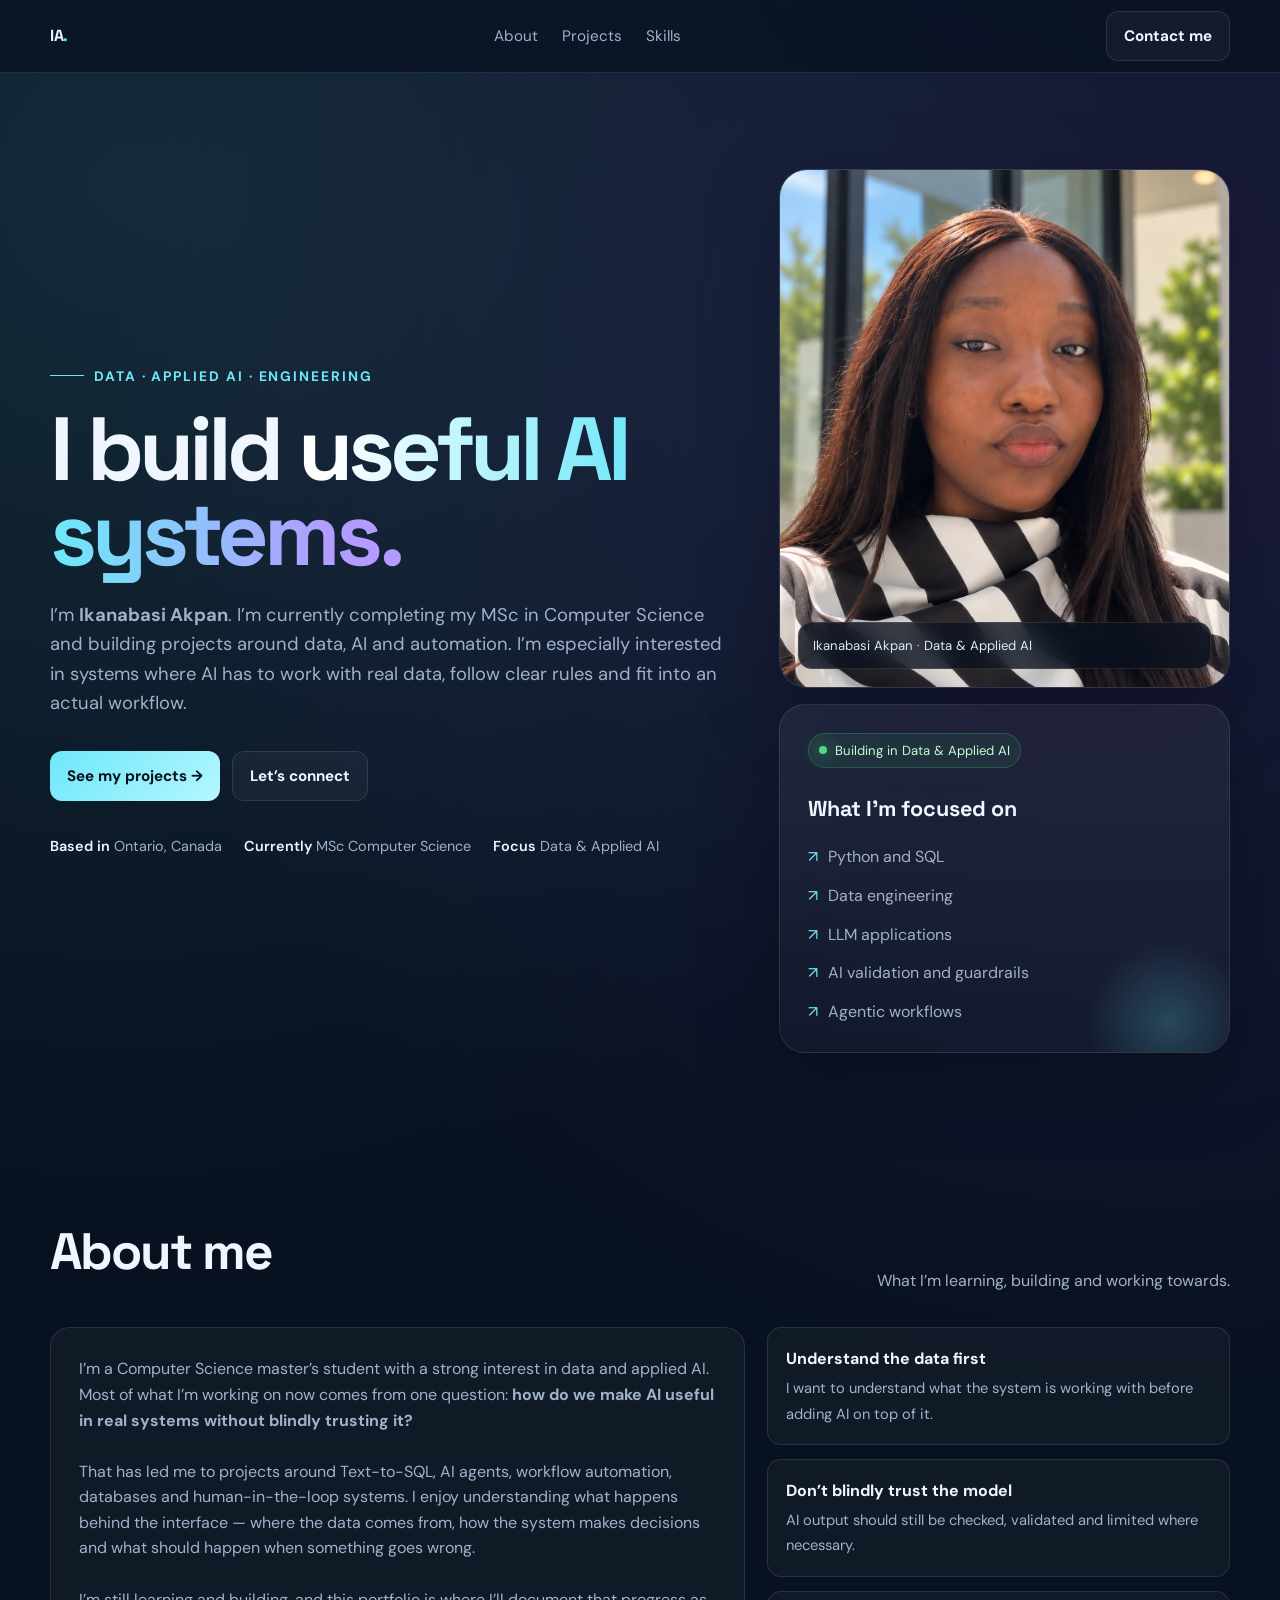
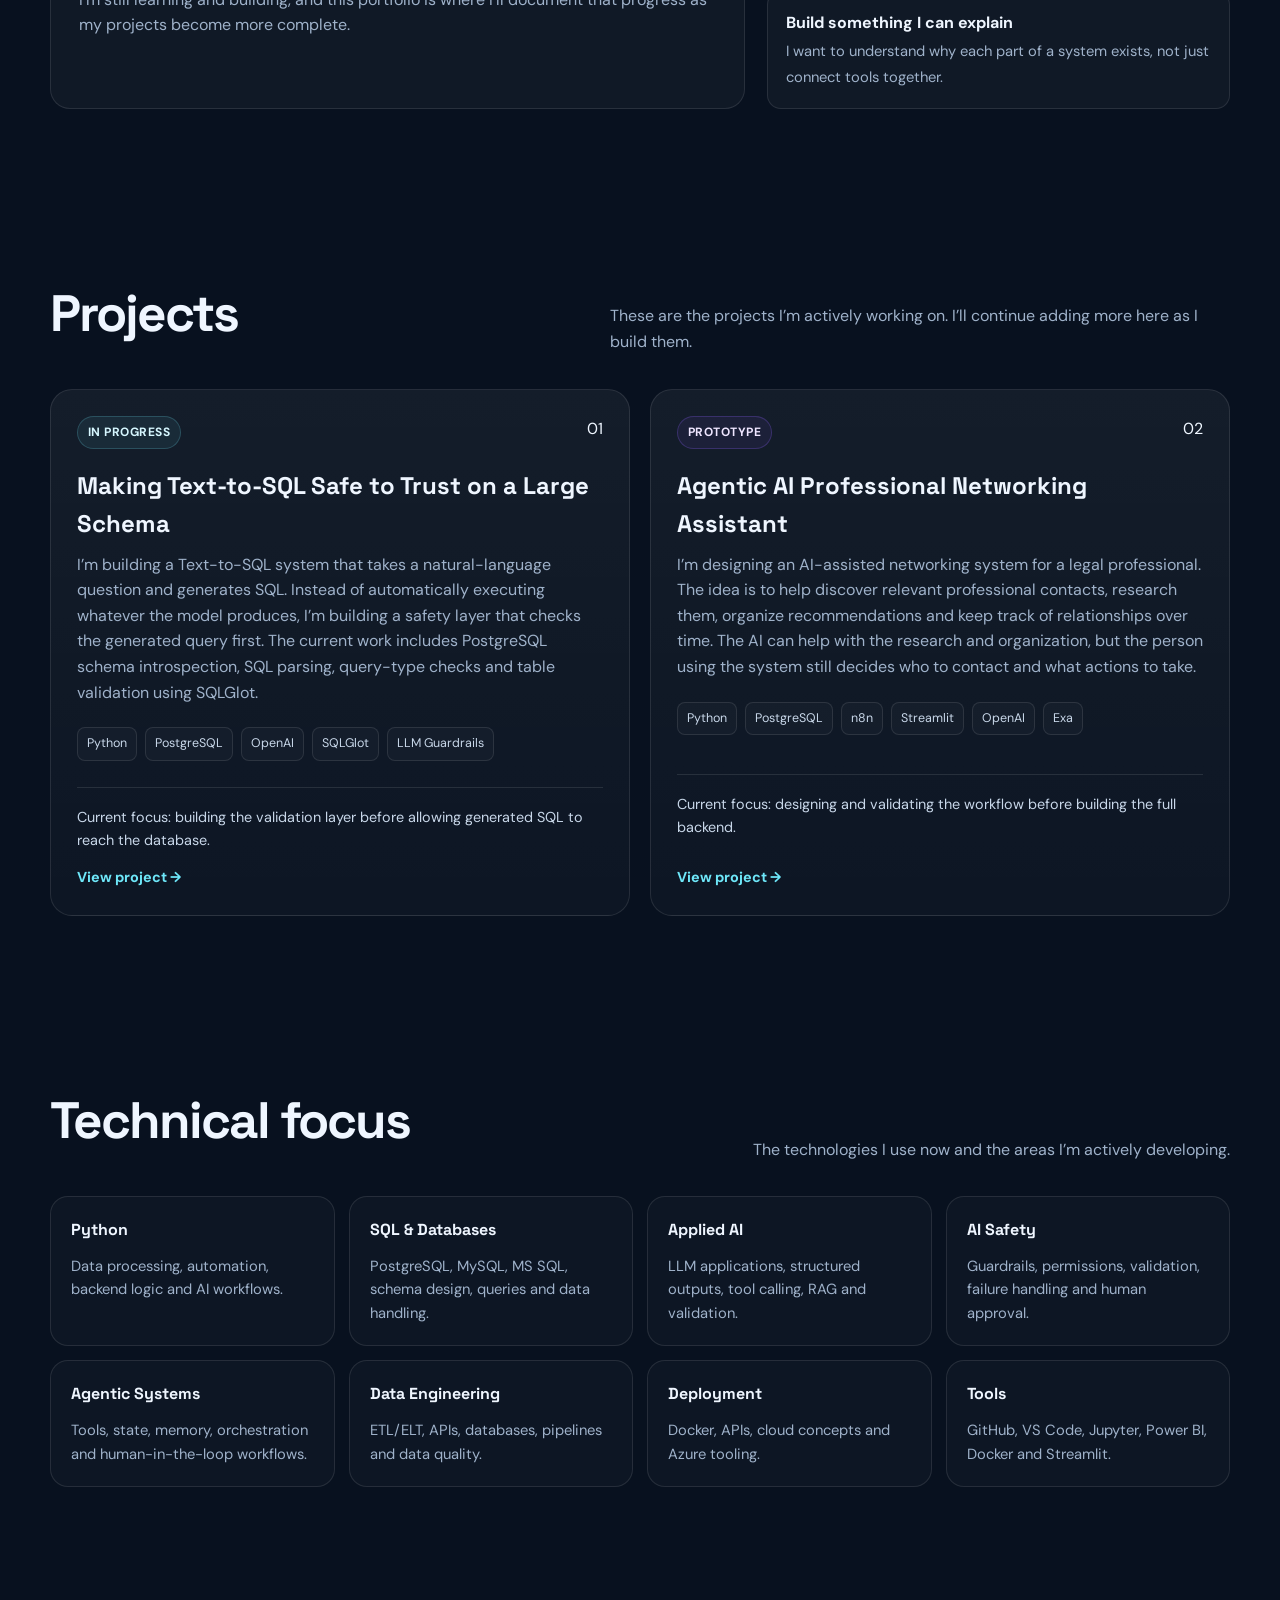
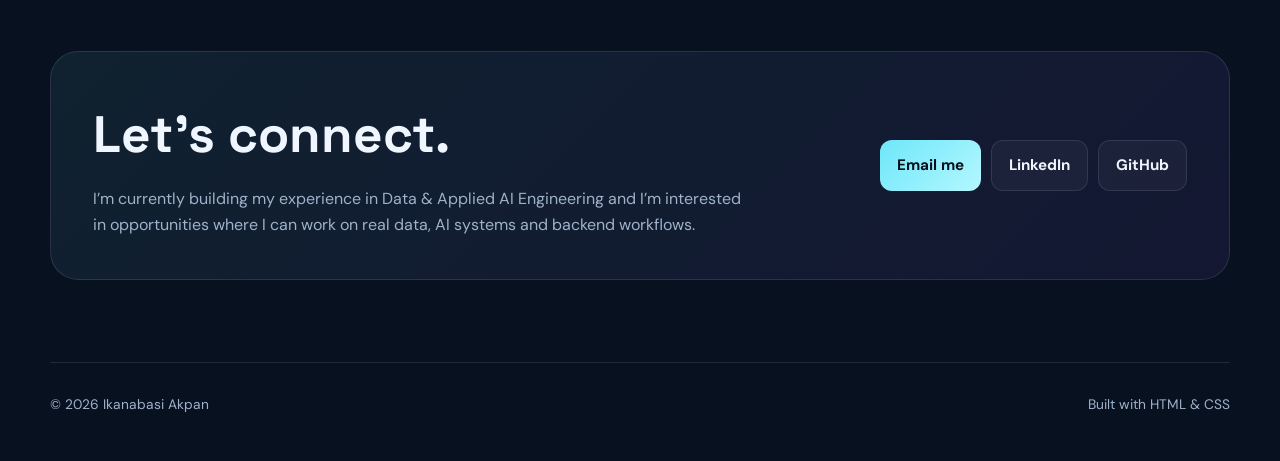
==== index.html @ 06b14aaf "commit4" ====
<!DOCTYPE html>
<html lang="en">

<head>

  <meta charset="UTF-8">

  <meta
    name="viewport"
    content="width=device-width, initial-scale=1.0"
  >

  <meta
    name="description"
    content="Ikanabasi Akpan — Data & Applied AI Engineer portfolio."
  >

  <title>
    Ikanabasi Akpan | Data & Applied AI Engineer
  </title>


  <!-- Google Fonts -->

  <link
    rel="preconnect"
    href="https://fonts.googleapis.com"
  >

  <link
    rel="preconnect"
    href="https://fonts.gstatic.com"
    crossorigin
  >

  <link
    href="https://fonts.googleapis.com/css2?family=DM+Sans:wght@400;500;600;700&family=Space+Grotesk:wght@500;600;700&display=swap"
    rel="stylesheet"
  >


  <!-- Main CSS -->

  <link
    rel="stylesheet"
    href="style.css"
  >

</head>


<body>


  <!-- ==================================
       NAVIGATION
  =================================== -->

  <nav>

    <div class="wrap nav-inner">


      <a
        class="brand"
        href="#top"
      >
        IA<span>.</span>
      </a>


      <div class="nav-links">

        <a href="#about">
          About
        </a>

        <a href="#projects">
          Projects
        </a>

        <a href="#skills">
          Skills
        </a>

      </div>


      <a
        class="button secondary"
        href="#contact"
      >
        Contact me
      </a>


    </div>

  </nav>



  <main
    id="top"
    class="wrap"
  >


    <!-- ==================================
         HERO SECTION
    =================================== -->

    <header class="hero">


      <div>


        <div class="eyebrow">

          Data · Applied AI · Engineering

        </div>


        <h1>

          I build

          <span class="gradient">

            useful AI systems.

          </span>

        </h1>


        <p>

          I’m <strong>Ikanabasi Akpan</strong>.

          I’m currently completing my MSc in Computer Science
          and building projects around data, AI and automation.

          I’m especially interested in systems where AI has to
          work with real data, follow clear rules and fit into
          an actual workflow.

        </p>



        <div class="hero-actions">


          <a
            class="button primary"
            href="#projects"
          >
            See my projects →
          </a>


          <a
            class="button secondary"
            href="#contact"
          >
            Let’s connect
          </a>


        </div>



        <div class="meta">


          <span>

            <strong>
              Based in
            </strong>

            Ontario, Canada

          </span>


          <span>

            <strong>
              Currently
            </strong>

            MSc Computer Science

          </span>


          <span>

            <strong>
              Focus
            </strong>

            Data & Applied AI

          </span>


        </div>


      </div>



      <!-- ==================================
           PROFILE IMAGE
      =================================== -->

      <div class="hero-side">


        <div class="photo-card">


          <!--
              Replace this image later.

              Example:

              src="assets/profile.jpg"
          -->

          <img
            src="asset/IK.PNG"
            alt="Ikanabasi Akpan"
          >


          <div class="photo-note">

            Ikanabasi Akpan · Data & Applied AI

          </div>


        </div>



        <aside class="profile-card">


          <div class="status">

            <span class="dot"></span>

            Building in Data & Applied AI

          </div>


          <h3>

            What I’m focused on

          </h3>


          <ul>

            <li>
              Python and SQL
            </li>

            <li>
              Data engineering
            </li>

            <li>
              LLM applications
            </li>

            <li>
              AI validation and guardrails
            </li>

            <li>
              Agentic workflows
            </li>

          </ul>


        </aside>


      </div>


    </header>



    <!-- ==================================
         ABOUT ME
    =================================== -->

    <section id="about">


      <div class="section-head">


        <h2>

          About me

        </h2>


        <p>

          What I’m learning, building and working towards.

        </p>


      </div>



      <div class="about-grid">


        <div class="card">


          <p>

            I’m a Computer Science master’s student with a
            strong interest in data and applied AI.

            Most of what I’m working on now comes from one
            question:

            <strong>
              how do we make AI useful in real systems
              without blindly trusting it?
            </strong>

            <br><br>

            That has led me to projects around Text-to-SQL,
            AI agents, workflow automation, databases and
            human-in-the-loop systems.

            I enjoy understanding what happens behind the
            interface — where the data comes from, how the
            system makes decisions and what should happen
            when something goes wrong.

            <br><br>

            I’m still learning and building, and this portfolio
            is where I’ll document that progress as my projects
            become more complete.

          </p>


        </div>



        <div class="principles">


          <div class="principle">


            <strong>

              Understand the data first

            </strong>


            <span>

              I want to understand what the system is working
              with before adding AI on top of it.

            </span>


          </div>



          <div class="principle">


            <strong>

              Don’t blindly trust the model

            </strong>


            <span>

              AI output should still be checked,
              validated and limited where necessary.

            </span>


          </div>



          <div class="principle">


            <strong>

              Build something I can explain

            </strong>


            <span>

              I want to understand why each part of a system
              exists, not just connect tools together.

            </span>


          </div>


        </div>


      </div>


    </section>



    <!-- ==================================
         PROJECTS
    =================================== -->

    <section id="projects">


      <div class="section-head">


        <h2>

          Projects

        </h2>


        <p>

          These are the projects I’m actively working on.

          I’ll continue adding more here as I build them.

        </p>


      </div>



      <div class="project-grid">



        <!-- ==================================
             PROJECT 1
        =================================== -->

        <a
          class="project"
          href="projects/text-to-sql-safety.html"
        >


          <div>


            <div class="project-top">


              <span class="badge build">

                In progress

              </span>


              <span>

                01

              </span>


            </div>



            <h3>

              Making Text-to-SQL Safe to Trust on a Large Schema

            </h3>



            <p>

              I’m building a Text-to-SQL system that takes a
              natural-language question and generates SQL.

              Instead of automatically executing whatever the
              model produces, I’m building a safety layer that
              checks the generated query first.

              The current work includes PostgreSQL schema
              introspection, SQL parsing, query-type checks
              and table validation using SQLGlot.

            </p>



            <div class="stack">


              <span class="chip">
                Python
              </span>

              <span class="chip">
                PostgreSQL
              </span>

              <span class="chip">
                OpenAI
              </span>

              <span class="chip">
                SQLGlot
              </span>

              <span class="chip">
                LLM Guardrails
              </span>


            </div>


          </div>



          <div class="project-foot">

            Current focus:
            building the validation layer before allowing
            generated SQL to reach the database.

          </div>



          <div class="project-open">

            View project →

          </div>


        </a>




        <!-- ==================================
             PROJECT 2
        =================================== -->

        <a
          class="project"
          href="projects/networking-agent.html"
        >


          <div>


            <div class="project-top">


              <span class="badge prototype">

                Prototype

              </span>


              <span>

                02

              </span>


            </div>



            <h3>

              Agentic AI Professional Networking Assistant

            </h3>



            <p>

              I’m designing an AI-assisted networking system
              for a legal professional.

              The idea is to help discover relevant professional
              contacts, research them, organize recommendations
              and keep track of relationships over time.

              The AI can help with the research and organization,
              but the person using the system still decides
              who to contact and what actions to take.

            </p>



            <div class="stack">


              <span class="chip">
                Python
              </span>

              <span class="chip">
                PostgreSQL
              </span>

              <span class="chip">
                n8n
              </span>

              <span class="chip">
                Streamlit
              </span>

              <span class="chip">
                OpenAI
              </span>

              <span class="chip">
                Exa
              </span>


            </div>


          </div>



          <div class="project-foot">

            Current focus:
            designing and validating the workflow before
            building the full backend.

          </div>



          <div class="project-open">

            View project →

          </div>


        </a>



      </div>


    </section>



    <!-- ==================================
         SKILLS
    =================================== -->

    <section id="skills">


      <div class="section-head">


        <h2>

          Technical focus

        </h2>


        <p>

          The technologies I use now and the areas
          I’m actively developing.

        </p>


      </div>



      <div class="skills-grid">



        <div class="skill-box">

          <h4>

            Python

          </h4>

          <p>

            Data processing, automation,
            backend logic and AI workflows.

          </p>

        </div>



        <div class="skill-box">

          <h4>

            SQL & Databases

          </h4>

          <p>

            PostgreSQL, MySQL, MS SQL,
            schema design, queries and data handling.

          </p>

        </div>



        <div class="skill-box">

          <h4>

            Applied AI

          </h4>

          <p>

            LLM applications, structured outputs,
            tool calling, RAG and validation.

          </p>

        </div>



        <div class="skill-box">

          <h4>

            AI Safety

          </h4>

          <p>

            Guardrails, permissions,
            validation, failure handling
            and human approval.

          </p>

        </div>



        <div class="skill-box">

          <h4>

            Agentic Systems

          </h4>

          <p>

            Tools, state, memory,
            orchestration and human-in-the-loop workflows.

          </p>

        </div>



        <div class="skill-box">

          <h4>

            Data Engineering

          </h4>

          <p>

            ETL/ELT, APIs, databases,
            pipelines and data quality.

          </p>

        </div>



        <div class="skill-box">

          <h4>

            Deployment

          </h4>

          <p>

            Docker, APIs, cloud concepts
            and Azure tooling.

          </p>

        </div>



        <div class="skill-box">

          <h4>

            Tools

          </h4>

          <p>

            GitHub, VS Code, Jupyter,
            Power BI, Docker and Streamlit.

          </p>

        </div>



      </div>


    </section>



    <!-- ==================================
         CONTACT
    =================================== -->

    <section id="contact">


      <div class="contact-card">


        <div>


          <h2>

            Let’s connect.

          </h2>


          <p>

            I’m currently building my experience in
            Data & Applied AI Engineering and I’m interested
            in opportunities where I can work on real data,
            AI systems and backend workflows.

          </p>


        </div>



        <div class="contact-actions">


          <!-- Replace with your actual email -->

          <a
            class="button primary"
            href="mailto:ikanabasi123@gmail.com"
          >
            Email me
          </a>



          <!-- Replace with your LinkedIn URL -->

          <a
            class="button secondary"
            href="https://www.linkedin.com/in/ikanabasiakpan/"
            target="_blank"
            rel="noopener noreferrer"
          >
            LinkedIn
          </a>



          <!-- Replace with your GitHub URL -->

          <a
            class="button secondary"
            href="https://github.com/ikanabasi"
            target="_blank"
            rel="noopener noreferrer"
          >
            GitHub
          </a>


        </div>


      </div>


    </section>


  </main>



  <!-- ==================================
       FOOTER
  =================================== -->

  <footer class="wrap">


    <span>

      ©
      <span id="year"></span>
      Ikanabasi Akpan

    </span>


    <span>

      Built with HTML & CSS

    </span>


  </footer>



  <script>

    document.getElementById("year").textContent =
      new Date().getFullYear();

  </script>


</body>

</html>
---- style.css ----
/* =========================
   COLORS / VARIABLES
========================= */

:root {
  --bg: #08111f;
  --panel: #0e1a2b;
  --panel-2: #111f33;

  --text: #eff6ff;
  --muted: #9fb2ca;

  --line: rgba(255, 255, 255, 0.1);

  --accent: #6ee7f9;
  --accent-2: #8b5cf6;

  --good: #4ade80;

  --shadow: 0 24px 80px rgba(0, 0, 0, 0.25);

  --max: 1180px;
}


/* =========================
   GLOBAL STYLES
========================= */

* {
  box-sizing: border-box;
}


html {
  scroll-behavior: smooth;
}


body {
  margin: 0;

  font-family: "DM Sans", system-ui, sans-serif;

  color: var(--text);

  background:
    radial-gradient(
      circle at 10% 5%,
      rgba(110, 231, 249, 0.12),
      transparent 28%
    ),

    radial-gradient(
      circle at 90% 10%,
      rgba(139, 92, 246, 0.14),
      transparent 30%
    ),

    var(--bg);

  line-height: 1.6;
}


a {
  color: inherit;
  text-decoration: none;
}


.wrap {
  width: min(var(--max), calc(100% - 40px));
  margin: 0 auto;
}


/* =========================
   NAVIGATION
========================= */

nav {
  position: sticky;

  top: 0;

  z-index: 10;

  backdrop-filter: blur(18px);

  background: rgba(8, 17, 31, 0.72);

  border-bottom: 1px solid var(--line);
}


.nav-inner {
  height: 72px;

  display: flex;

  align-items: center;

  justify-content: space-between;

  gap: 24px;
}


.brand {
  font-family: "Space Grotesk";

  font-weight: 700;

  letter-spacing: -0.02em;
}


.brand span {
  color: var(--accent);
}


.nav-links {
  display: flex;

  gap: 24px;

  color: var(--muted);

  font-size: 0.95rem;
}


.nav-links a:hover {
  color: var(--text);
}


/* =========================
   BUTTONS
========================= */

.button {
  display: inline-flex;

  align-items: center;

  justify-content: center;

  gap: 10px;

  padding: 12px 17px;

  border-radius: 12px;

  font-weight: 700;

  font-size: 0.95rem;

  border: 1px solid var(--line);

  transition: 0.2s ease;
}


.button.primary {
  color: #07111e;

  background:
    linear-gradient(
      135deg,
      var(--accent),
      #b4f7ff
    );

  border: none;
}


.button.secondary {
  background: rgba(255, 255, 255, 0.04);
}


.button:hover {
  transform: translateY(-2px);
}


/* =========================
   HERO
========================= */

.hero {
  padding: 96px 0 76px;

  display: grid;

  grid-template-columns: 1.2fr 0.8fr;

  gap: 52px;

  align-items: center;
}


.hero-side {
  display: grid;

  gap: 16px;
}


/* =========================
   PROFILE PHOTO
========================= */

.photo-card {
  position: relative;

  border-radius: 28px;

  overflow: hidden;

  border: 1px solid var(--line);

  background: rgba(255, 255, 255, 0.035);

  box-shadow: var(--shadow);

  aspect-ratio: 4 / 4.6;
}


.photo-card img {
  width: 100%;

  height: 100%;

  display: block;

  object-fit: cover;

  object-position: center;
}


.photo-note {
  position: absolute;

  left: 18px;

  bottom: 18px;

  right: 18px;

  padding: 12px 14px;

  border-radius: 14px;

  background: rgba(8, 17, 31, 0.78);

  backdrop-filter: blur(12px);

  border: 1px solid var(--line);

  color: #dbeafe;

  font-size: 0.82rem;
}


/* =========================
   HERO TEXT
========================= */

.eyebrow {
  display: flex;

  align-items: center;

  gap: 10px;

  color: var(--accent);

  font-weight: 700;

  font-size: 0.86rem;

  text-transform: uppercase;

  letter-spacing: 0.14em;
}


.eyebrow::before {
  content: "";

  width: 34px;

  height: 1px;

  background: var(--accent);
}


h1 {
  font-family: "Space Grotesk";

  font-size: clamp(3rem, 7vw, 6.6rem);

  line-height: 0.95;

  margin: 20px 0 24px;

  letter-spacing: -0.055em;
}


.gradient {
  background:
    linear-gradient(
      90deg,
      #ffffff 5%,
      var(--accent) 50%,
      #b39bff 90%
    );

  -webkit-background-clip: text;

  background-clip: text;

  color: transparent;
}


.hero p {
  max-width: 720px;

  color: var(--muted);

  font-size: 1.15rem;
}


.hero-actions {
  margin-top: 32px;

  display: flex;

  gap: 12px;

  flex-wrap: wrap;
}


.meta {
  margin-top: 34px;

  display: flex;

  gap: 22px;

  flex-wrap: wrap;

  color: var(--muted);

  font-size: 0.9rem;
}


.meta strong {
  color: var(--text);

  font-weight: 600;
}


/* =========================
   PROFILE CARD
========================= */

.profile-card {
  position: relative;

  padding: 28px;

  border-radius: 26px;

  border: 1px solid var(--line);

  background:
    linear-gradient(
      180deg,
      rgba(255, 255, 255, 0.06),
      rgba(255, 255, 255, 0.025)
    );

  box-shadow: var(--shadow);

  overflow: hidden;
}


.profile-card::after {
  content: "";

  position: absolute;

  right: -30px;

  bottom: -60px;

  width: 180px;

  height: 180px;

  background:
    radial-gradient(
      circle,
      rgba(110, 231, 249, 0.22),
      transparent 65%
    );
}


.status {
  display: inline-flex;

  align-items: center;

  gap: 8px;

  font-size: 0.82rem;

  color: #c7f9d6;

  border: 1px solid rgba(74, 222, 128, 0.22);

  background: rgba(74, 222, 128, 0.08);

  padding: 6px 10px;

  border-radius: 999px;
}


.dot {
  width: 8px;

  height: 8px;

  border-radius: 50%;

  background: var(--good);

  box-shadow: 0 0 18px var(--good);
}


.profile-card h3 {
  margin: 24px 0 8px;

  font-family: "Space Grotesk";

  font-size: 1.35rem;
}


.profile-card ul {
  list-style: none;

  padding: 0;

  margin: 18px 0 0;

  display: grid;

  gap: 13px;

  color: var(--muted);
}


.profile-card li {
  display: flex;

  gap: 10px;
}


.profile-card li::before {
  content: "↗";

  color: var(--accent);
}


/* =========================
   SECTIONS
========================= */

section {
  padding: 82px 0;
}


.section-head {
  display: flex;

  align-items: end;

  justify-content: space-between;

  gap: 30px;

  margin-bottom: 34px;
}


.section-head h2 {
  font-family: "Space Grotesk";

  font-size: clamp(2rem, 4vw, 3.3rem);

  letter-spacing: -0.04em;

  margin: 0;
}


.section-head p {
  max-width: 620px;

  color: var(--muted);

  margin: 0;
}


/* =========================
   ABOUT
========================= */

.about-grid {
  display: grid;

  grid-template-columns: 1.2fr 0.8fr;

  gap: 22px;
}


.card {
  border: 1px solid var(--line);

  background: rgba(255, 255, 255, 0.035);

  border-radius: 20px;

  padding: 28px;
}


.card p {
  color: var(--muted);

  margin: 0;
}


.principles {
  display: grid;

  gap: 14px;
}


.principle {
  padding: 18px;

  border-radius: 14px;

  background: rgba(255, 255, 255, 0.035);

  border: 1px solid var(--line);
}


.principle strong {
  display: block;

  margin-bottom: 3px;
}


.principle span {
  color: var(--muted);

  font-size: 0.92rem;
}


/* =========================
   PROJECTS
========================= */

.project-grid {
  display: grid;

  grid-template-columns: repeat(2, 1fr);

  gap: 20px;
}


.project {
  min-height: 325px;

  display: flex;

  flex-direction: column;

  justify-content: space-between;

  border: 1px solid var(--line);

  background:
    linear-gradient(
      180deg,
      rgba(255, 255, 255, 0.05),
      rgba(255, 255, 255, 0.025)
    );

  border-radius: 22px;

  padding: 26px;

  transition: 0.25s ease;
}


.project:hover {
  transform: translateY(-4px);

  border-color: rgba(110, 231, 249, 0.28);
}


.project-top {
  display: flex;

  justify-content: space-between;

  gap: 16px;

  align-items: flex-start;
}


.badge {
  display: inline-flex;

  padding: 6px 10px;

  border-radius: 999px;

  font-size: 0.75rem;

  font-weight: 700;

  letter-spacing: 0.04em;

  text-transform: uppercase;

  border: 1px solid var(--line);

  color: var(--muted);
}


.badge.live {
  color: #c8ffd7;

  border-color: rgba(74, 222, 128, 0.2);

  background: rgba(74, 222, 128, 0.07);
}


.badge.build {
  color: #d6f7ff;

  border-color: rgba(110, 231, 249, 0.2);

  background: rgba(110, 231, 249, 0.07);
}


.badge.prototype {
  color: #eee5ff;

  border-color: rgba(139, 92, 246, 0.26);

  background: rgba(139, 92, 246, 0.08);
}


.project h3 {
  font-family: "Space Grotesk";

  font-size: 1.5rem;

  margin: 18px 0 8px;
}


.project p {
  color: var(--muted);

  margin: 0;
}


.stack {
  display: flex;

  gap: 8px;

  flex-wrap: wrap;

  margin-top: 22px;
}


.chip {
  font-size: 0.78rem;

  color: #c8d7e9;

  border: 1px solid var(--line);

  background: rgba(255, 255, 255, 0.025);

  padding: 6px 9px;

  border-radius: 8px;
}


.project-foot {
  margin-top: 26px;

  padding-top: 18px;

  border-top: 1px solid var(--line);

  color: #c8d7e9;

  font-size: 0.9rem;
}


.project-open {
  margin-top: 14px;

  color: var(--accent);

  font-weight: 700;

  font-size: 0.9rem;
}


/* =========================
   EXPERIENCE
========================= */

.experience {
  display: grid;

  gap: 18px;
}


.role {
  display: grid;

  grid-template-columns: 210px 1fr;

  gap: 28px;

  padding: 24px 0;

  border-top: 1px solid var(--line);
}


.role:last-child {
  border-bottom: 1px solid var(--line);
}


.role .time {
  color: var(--muted);

  font-size: 0.9rem;
}


.role h3 {
  margin: 0 0 5px;

  font-family: "Space Grotesk";
}


.role .company {
  color: var(--accent);

  margin-bottom: 12px;
}


.role ul {
  margin: 0;

  padding-left: 18px;

  color: var(--muted);
}


/* =========================
   SKILLS
========================= */

.skills-grid {
  display: grid;

  grid-template-columns: repeat(4, 1fr);

  gap: 14px;
}


.skill-box {
  border: 1px solid var(--line);

  border-radius: 18px;

  padding: 20px;

  background: rgba(255, 255, 255, 0.025);
}


.skill-box h4 {
  margin: 0 0 12px;

  font-family: "Space Grotesk";
}


.skill-box p {
  color: var(--muted);

  margin: 0;

  font-size: 0.92rem;
}


/* =========================
   CONTACT
========================= */

.contact-card {
  border: 1px solid var(--line);

  border-radius: 28px;

  padding: 42px;

  background:
    linear-gradient(
      135deg,
      rgba(110, 231, 249, 0.08),
      rgba(139, 92, 246, 0.09)
    );

  display: grid;

  grid-template-columns: 1fr auto;

  gap: 32px;

  align-items: center;
}


.contact-card h2 {
  margin: 0 0 10px;

  font-family: "Space Grotesk";

  font-size: clamp(2rem, 4vw, 3.2rem);
}


.contact-card p {
  color: var(--muted);

  max-width: 650px;

  margin: 0;
}


.contact-actions {
  display: flex;

  gap: 10px;

  flex-wrap: wrap;

  justify-content: flex-end;
}


/* =========================
   FOOTER
========================= */

footer {
  padding: 30px 0 46px;

  color: var(--muted);

  font-size: 0.86rem;

  display: flex;

  justify-content: space-between;

  gap: 20px;

  border-top: 1px solid var(--line);
}


/* =========================
   TABLET
========================= */

@media (max-width: 900px) {

  .hero,
  .about-grid,
  .contact-card {
    grid-template-columns: 1fr;
  }


  .hero-side {
    max-width: 620px;
  }


  .profile-card {
    max-width: 620px;
  }


  .project-grid {
    grid-template-columns: 1fr;
  }


  .skills-grid {
    grid-template-columns: repeat(2, 1fr);
  }


  .role {
    grid-template-columns: 1fr;

    gap: 8px;
  }


  .contact-actions {
    justify-content: flex-start;
  }
}


/* =========================
   MOBILE
========================= */

@media (max-width: 640px) {

  .wrap {
    width: min(
      var(--max),
      calc(100% - 26px)
    );
  }


  .nav-links {
    display: none;
  }


  .hero {
    padding-top: 68px;
  }


  .skills-grid {
    grid-template-columns: 1fr;
  }


  .section-head {
    align-items: flex-start;

    flex-direction: column;
  }


  footer {
    flex-direction: column;
  }
}
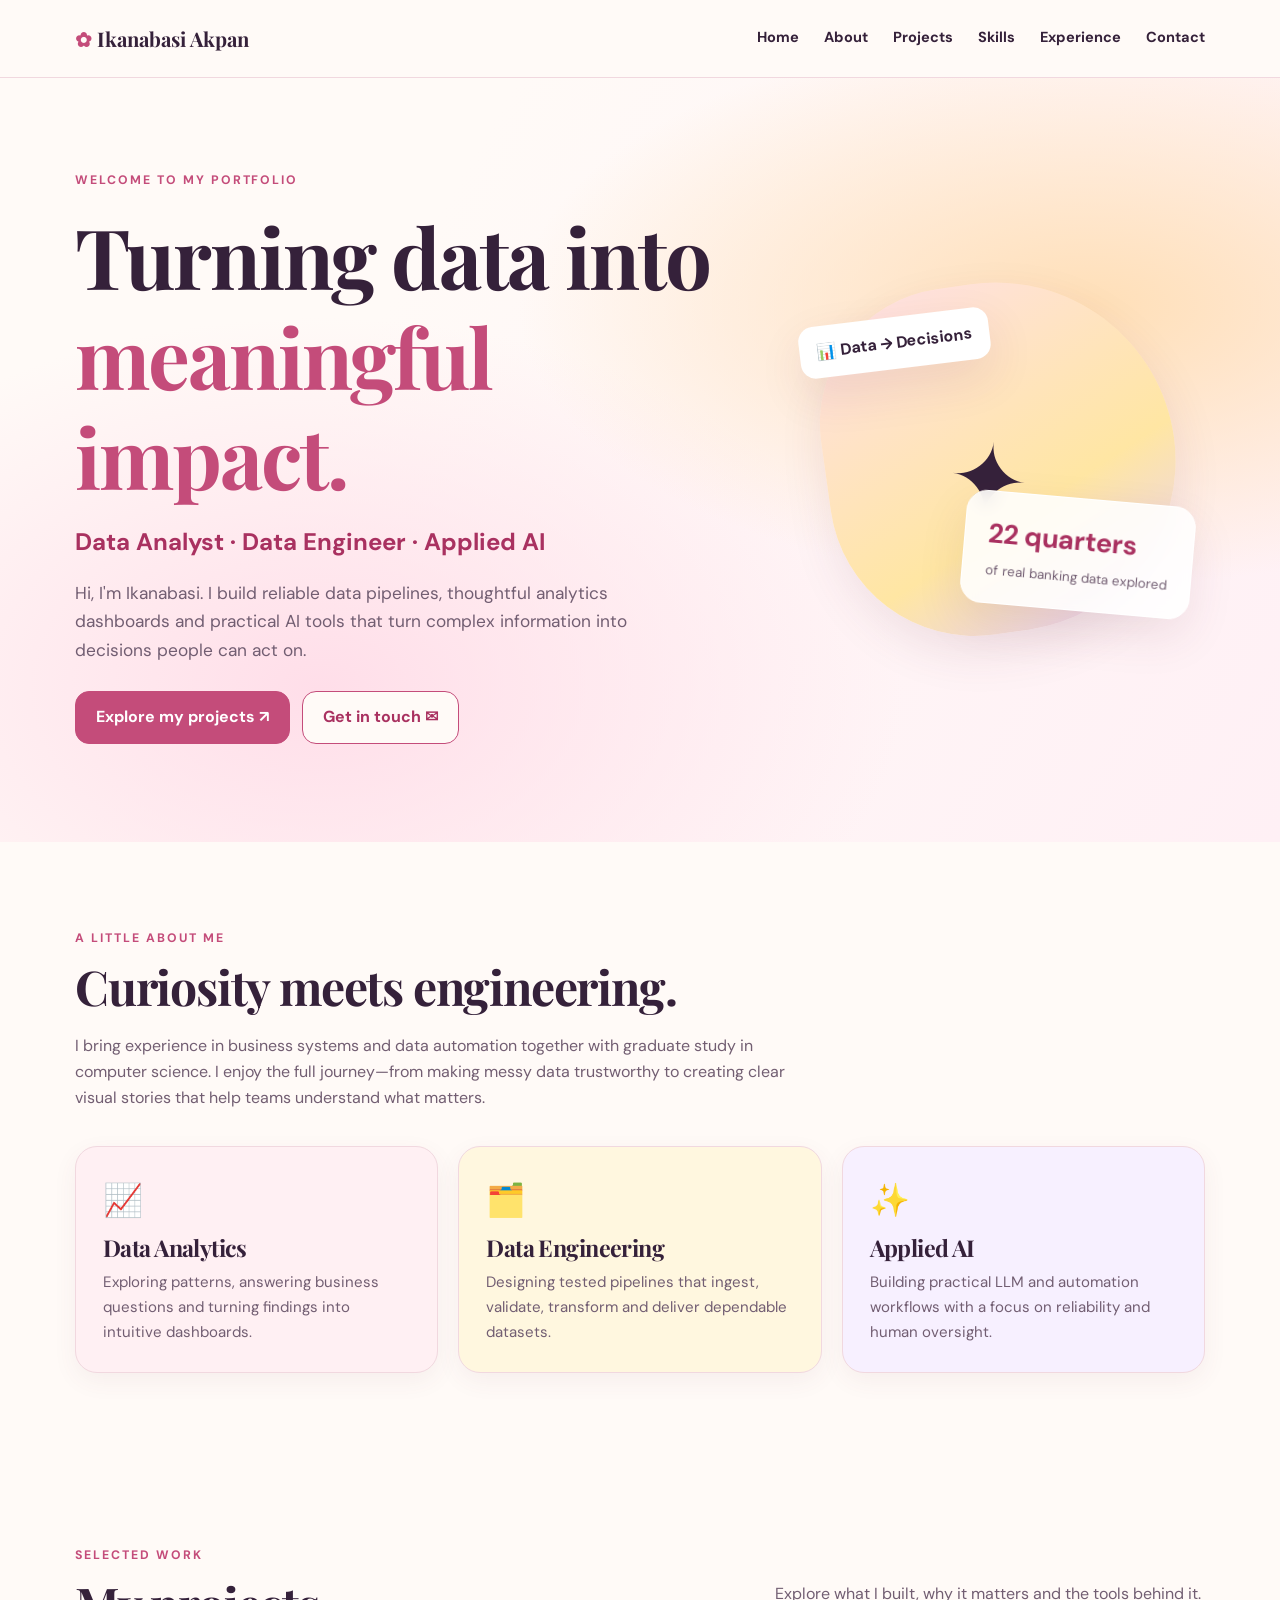
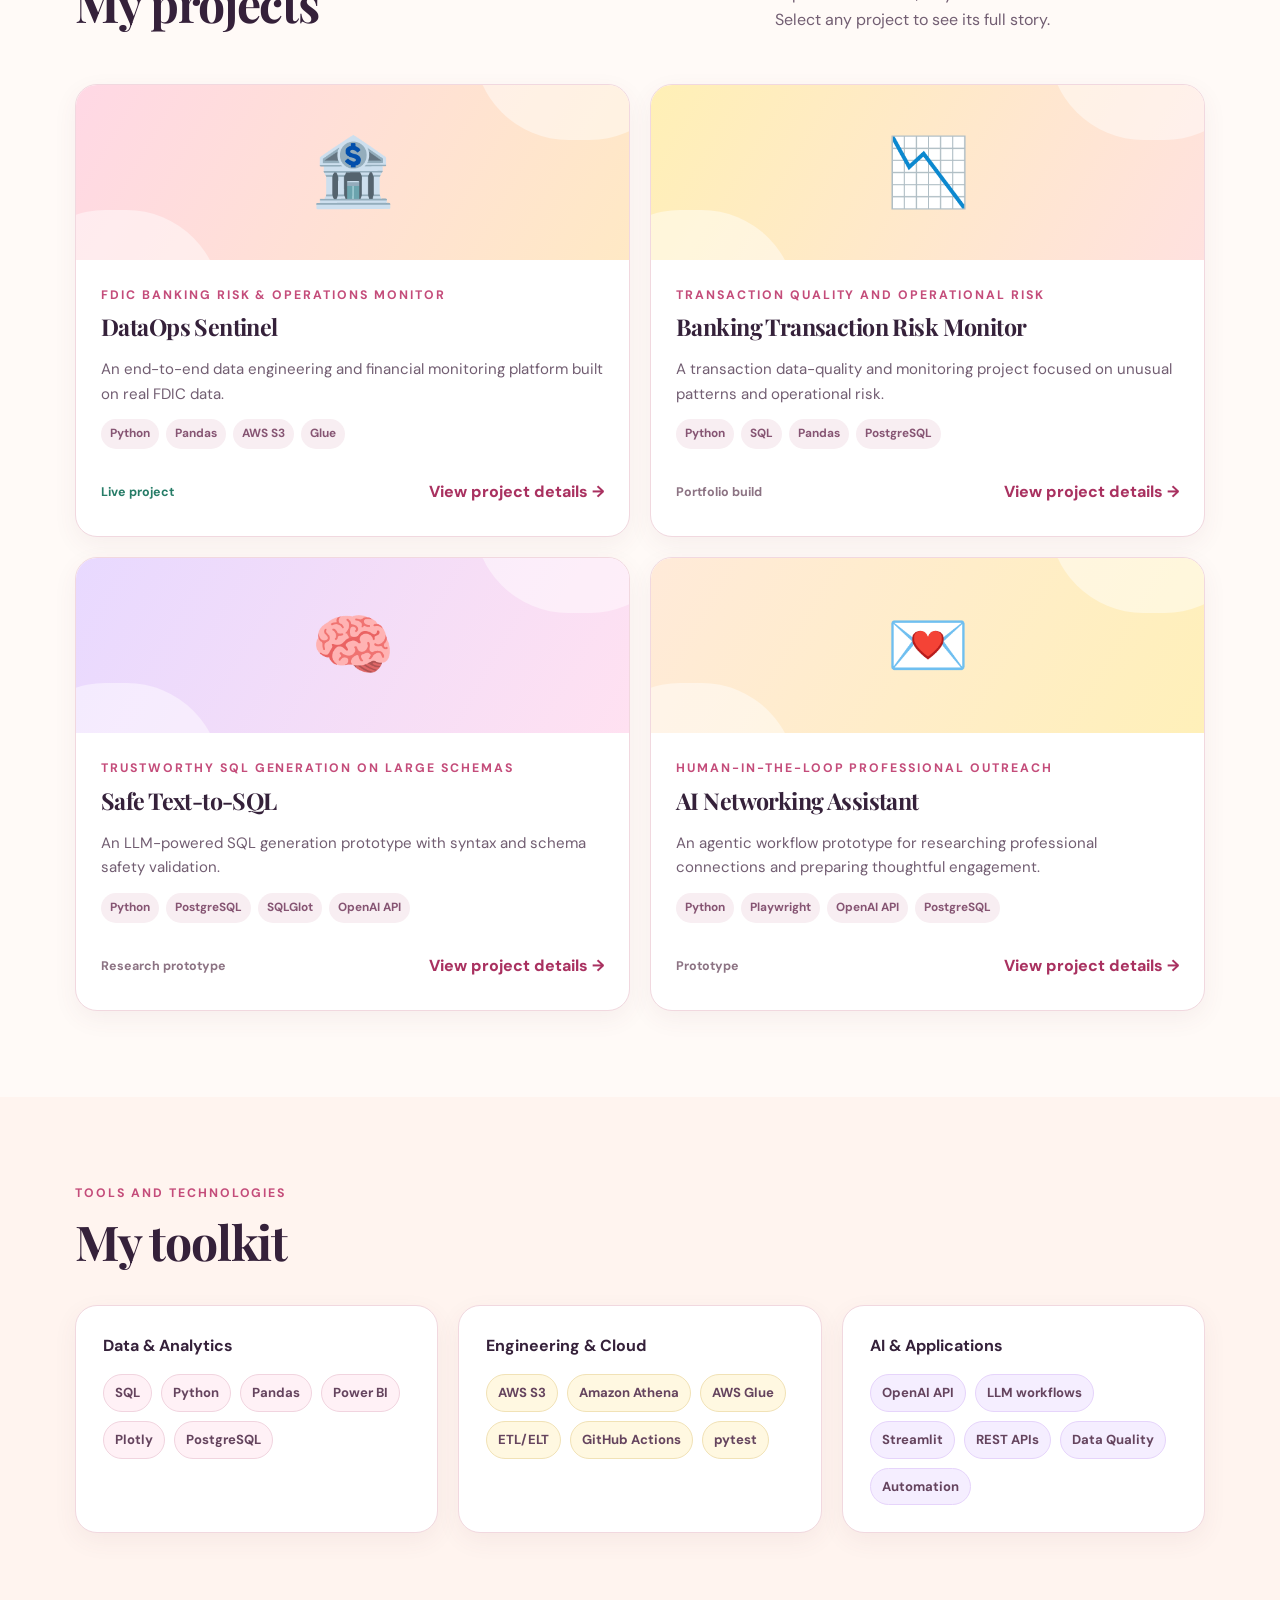
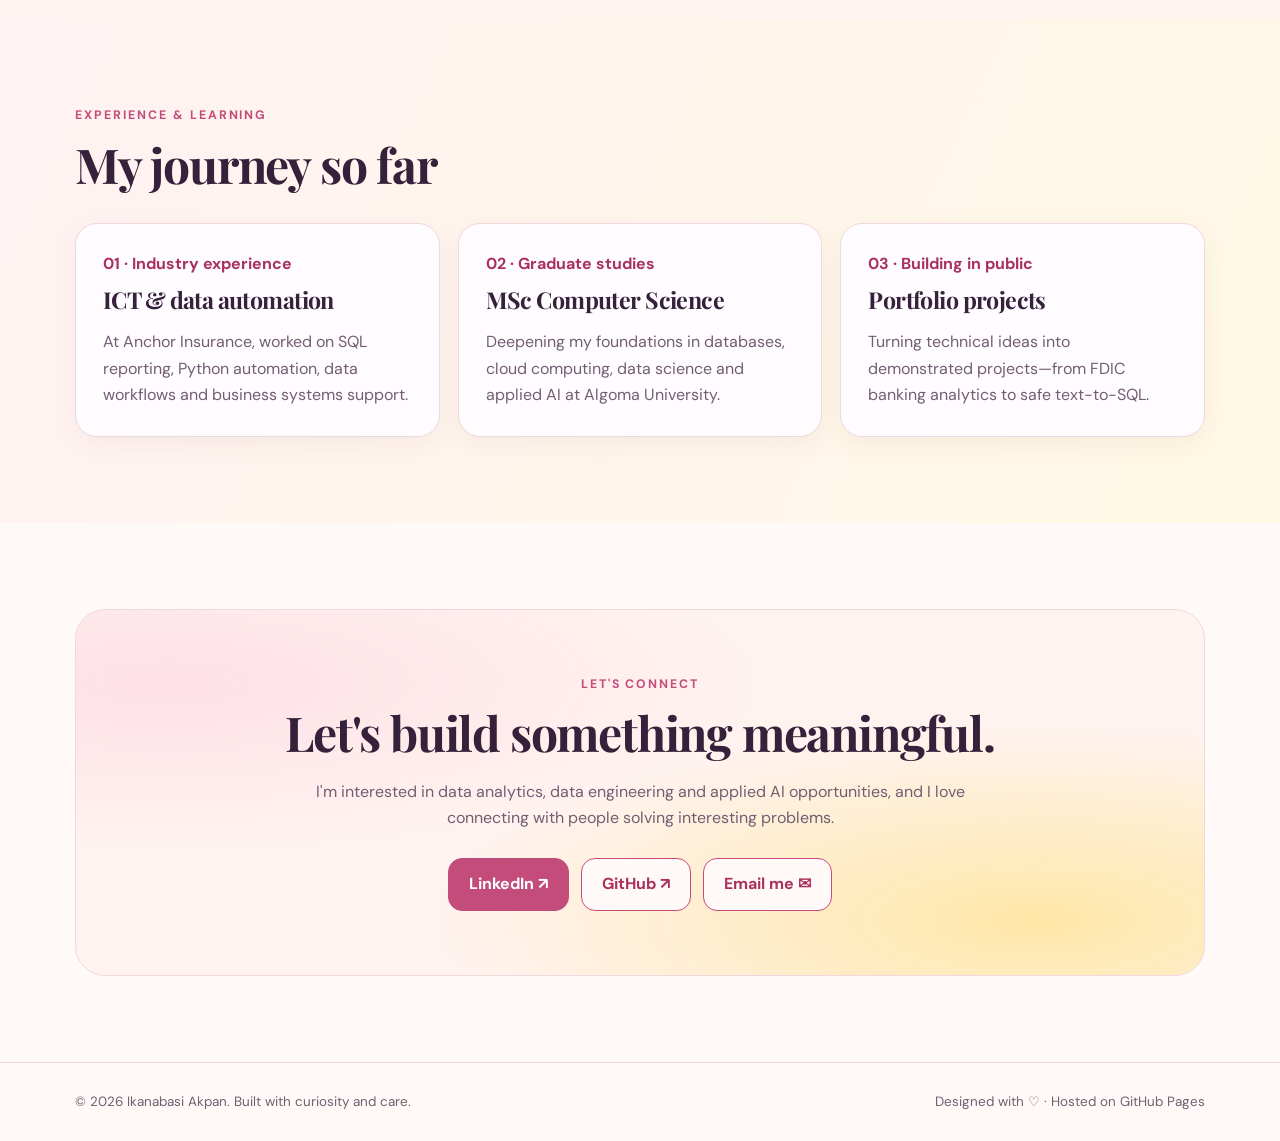
==== commit 3df78d4d: "Add files via upload" ====
--- a/index.html
+++ b/index.html
@@ -1,1042 +1,109 @@
 <!DOCTYPE html>
 <html lang="en">
-
 <head>
-
-  <meta charset="UTF-8">
-
-  <meta
-    name="viewport"
-    content="width=device-width, initial-scale=1.0"
-  >
-
-  <meta
-    name="description"
-    content="Ikanabasi Akpan — Data & Applied AI Engineer portfolio."
-  >
-
-  <title>
-    Ikanabasi Akpan | Data & Applied AI Engineer
-  </title>
-
-
-  <!-- Google Fonts -->
-
-  <link
-    rel="preconnect"
-    href="https://fonts.googleapis.com"
-  >
-
-  <link
-    rel="preconnect"
-    href="https://fonts.gstatic.com"
-    crossorigin
-  >
-
-  <link
-    href="https://fonts.googleapis.com/css2?family=DM+Sans:wght@400;500;600;700&family=Space+Grotesk:wght@500;600;700&display=swap"
-    rel="stylesheet"
-  >
-
-
-  <!-- Main CSS -->
-
-  <link
-    rel="stylesheet"
-    href="style.css"
-  >
-
+  <meta charset="UTF-8" />
+  <meta name="viewport" content="width=device-width, initial-scale=1" />
+  <meta name="theme-color" content="#fffaf7" />
+  <meta name="description" content="Ikanabasi Akpan — Data Analyst, Data Engineer and Applied AI portfolio. Explore projects in data pipelines, financial analytics and responsible AI." />
+  <title>Ikanabasi Akpan | Data & AI Portfolio</title>
+  <link rel="preconnect" href="https://fonts.googleapis.com" />
+  <link rel="preconnect" href="https://fonts.gstatic.com" crossorigin />
+  <link href="https://fonts.googleapis.com/css2?family=DM+Sans:wght@400;500;600;700&family=Playfair+Display:wght@500;600;700&display=swap" rel="stylesheet" />
+  <style>
+    :root{--ink:#35213a;--muted:#725e72;--rose:#c44c7a;--rose-dark:#a93160;--pink:#ffe0e9;--blush:#fff0f4;--butter:#fff1b9;--lilac:#ede0ff;--cream:#fffaf7;--line:#f1d8df;--shadow:0 18px 46px rgba(104,48,71,.10)}
+    *{box-sizing:border-box}html{scroll-behavior:smooth}body{margin:0;background:var(--cream);color:var(--ink);font-family:'DM Sans',sans-serif;line-height:1.65}
+    a{color:inherit;text-decoration:none}button{font:inherit}button:focus-visible,a:focus-visible{outline:3px solid #8255c6;outline-offset:4px}
+    .container{width:min(1130px,calc(100% - 44px));margin-inline:auto}.section{padding:86px 0}.eyebrow{font-size:.77rem;letter-spacing:.16em;font-weight:700;text-transform:uppercase;color:var(--rose)}h1,h2,h3{font-family:'Playfair Display',Georgia,serif;letter-spacing:-.025em;line-height:1.2}h1{font-size:clamp(3rem,6.5vw,5.4rem);margin:16px 0}h2{font-size:clamp(2rem,4vw,3rem);margin:10px 0 17px}h3{font-size:1.45rem;margin:8px 0}.muted{color:var(--muted)}
+    header{position:sticky;top:0;z-index:10;background:rgba(255,250,247,.94);backdrop-filter:blur(14px);border-bottom:1px solid var(--line)}.nav{min-height:77px;display:flex;align-items:center;justify-content:space-between;gap:24px}.brand{font-family:'Playfair Display',Georgia,serif;font-size:1.26rem;font-weight:700;white-space:nowrap}.brand span{color:var(--rose)}.nav-links{display:flex;gap:25px;align-items:center;font-size:.91rem;font-weight:700}.nav-links a:hover{color:var(--rose)}
+    .btn{display:inline-flex;align-items:center;justify-content:center;gap:9px;border-radius:14px;padding:12px 20px;border:1px solid var(--rose);background:var(--rose);color:#fff;font-weight:700;cursor:pointer;transition:transform .2s,background .2s,box-shadow .2s}.btn:hover{transform:translateY(-2px);background:var(--rose-dark);box-shadow:0 10px 24px #c44c7a33}.btn.secondary{background:#fffaf7;color:var(--rose-dark)}.btn.secondary:hover{background:var(--blush)}.btn.small{font-size:.86rem;padding:9px 14px;border-radius:11px}.actions{display:flex;flex-wrap:wrap;gap:12px;margin-top:27px}
+    .hero{position:relative;overflow:hidden;background:radial-gradient(ellipse at 85% 30%,#ffdfb7 0,transparent 37%),radial-gradient(ellipse at 25% 80%,#ffdee9 0,transparent 43%),linear-gradient(120deg,#fffaf7 30%,#fff0f5 100%);padding:92px 0 98px}.hero-inner{display:grid;grid-template-columns:1.25fr .75fr;align-items:center;gap:35px}.hero p{font-size:1.08rem;max-width:580px}.hero-role{color:var(--rose-dark);font-weight:700;font-size:clamp(1.1rem,2.4vw,1.5rem)}
+    .hero-art{min-height:360px;position:relative;display:grid;place-items:center}.hero-art .orb{width:min(100%,350px);aspect-ratio:1;border-radius:43% 57% 54% 46%;background:linear-gradient(155deg,#ffe0e7,#ffe6a3 63%,#e5ceff);box-shadow:var(--shadow);transform:rotate(-8deg)}.hero-art .art-card{position:absolute;inset:auto 12px 26px auto;background:#ffffffde;backdrop-filter:blur(9px);border:1px solid #fff;box-shadow:var(--shadow);border-radius:21px;padding:20px 23px;transform:rotate(5deg)}.hero-art .art-card strong{display:block;font-size:1.7rem;color:var(--rose-dark)}.hero-art .art-card small{color:var(--muted)}.hero-art .tiny{position:absolute;top:40px;left:5px;background:#fff;border-radius:15px;padding:13px 17px;font-weight:700;box-shadow:var(--shadow);transform:rotate(-7deg)}.floating-icon{position:absolute;top:125px;left:calc(50% - 52px);font-size:6rem;transform:rotate(8deg)}
+    .intro{max-width:720px}.value-grid,.projects-grid,.skills-grid{display:grid;grid-template-columns:repeat(3,1fr);gap:20px;margin-top:34px}.tile,.project-card,.skill-group,.timeline-item{border:1px solid var(--line);border-radius:22px;background:#fff;box-shadow:0 8px 24px #763e5710;padding:27px}.tile:nth-child(1){background:#fff0f3}.tile:nth-child(2){background:#fff7df}.tile:nth-child(3){background:#f7f0ff}.tile-icon{font-size:2rem}.tile p,.project-card p{color:var(--muted);margin:8px 0 0;font-size:.94rem}
+    #skills{background:#fff4ef}.skills-grid{grid-template-columns:repeat(3,1fr)}.skill-group strong{font-size:1rem}.chips{display:flex;gap:9px;flex-wrap:wrap;margin-top:15px}.chip{font-size:.82rem;background:#fff1f6;border:1px solid #f1d4df;color:#65445e;padding:7px 11px;border-radius:999px;font-weight:700}.skill-group:nth-child(2) .chip{background:#fff8e1;border-color:#f1e2b6}.skill-group:nth-child(3) .chip{background:#f5eeff;border-color:#e6d4fb}
+    .section-heading{display:flex;align-items:end;justify-content:space-between;gap:22px}.section-heading p{max-width:430px}.projects-grid{grid-template-columns:repeat(2,1fr)}.project-card{padding:0;overflow:hidden;transition:transform .22s,box-shadow .22s;display:flex;flex-direction:column}.project-card:hover{transform:translateY(-5px);box-shadow:var(--shadow)}.project-visual{height:175px;display:grid;place-items:center;position:relative;overflow:hidden}.project-visual::before,.project-visual::after{content:'';position:absolute;width:210px;height:210px;border-radius:45%;opacity:.45}.project-visual::before{left:-65px;bottom:-160px;background:#fff}.project-visual::after{right:-55px;top:-155px;background:#fff}.project-visual span{font-size:4.2rem;z-index:1}.visual-pink{background:linear-gradient(120deg,#ffd8e5,#ffe9c5)}.visual-yellow{background:linear-gradient(120deg,#fff0b6,#ffe1df)}.visual-purple{background:linear-gradient(120deg,#e8d9ff,#ffe1f1)}.visual-peach{background:linear-gradient(120deg,#ffead9,#fff0b9)}.project-content{padding:25px;display:flex;flex:1;flex-direction:column}.project-content .project-tags{margin-top:13px;display:flex;gap:7px;flex-wrap:wrap}.project-content .project-tags span{font-size:.74rem;border-radius:999px;background:#f8eef2;padding:5px 9px;color:#865573;font-weight:700}.project-foot{margin-top:auto;padding-top:24px;display:flex;justify-content:space-between;align-items:center;gap:8px}.project-foot button{border:0;background:transparent;color:var(--rose-dark);font-weight:800;cursor:pointer;padding:6px 0}.project-foot button:hover{text-decoration:underline}.status{font-size:.78rem;font-weight:700;color:#8c7383}.status.live{color:#267c67}
+    #experience{background:linear-gradient(115deg,#fff2f3,#fff9e4)}.timeline{display:grid;grid-template-columns:repeat(3,1fr);gap:18px;margin-top:30px}.timeline-item{background:#fffcff}.timeline-item b{color:var(--rose-dark)}.timeline-item p{color:var(--muted);margin-bottom:0}
+    .contact-box{text-align:center;border-radius:30px;padding:64px 24px;background:radial-gradient(ellipse at 8% 20%,#ffe0e7 0,transparent 40%),radial-gradient(ellipse at 85% 85%,#ffe7a8 0,transparent 44%),#fff3ef;border:1px solid var(--line)}.contact-box p{max-width:650px;margin-inline:auto}footer{padding:28px 0;border-top:1px solid var(--line);font-size:.84rem;color:var(--muted)}.footer-inner{display:flex;justify-content:space-between;gap:15px;flex-wrap:wrap}
+    dialog{width:min(720px,calc(100% - 24px));max-height:min(88vh,860px);border:1px solid var(--line);border-radius:25px;padding:0;box-shadow:0 30px 90px #331b3566;background:var(--cream);color:var(--ink)}dialog::backdrop{background:rgba(44,24,45,.65);backdrop-filter:blur(4px)}.modal-head{padding:29px 30px 20px;background:linear-gradient(110deg,#ffe2ec,#fff1c8);position:relative}.modal-head h2{margin:7px 0}.modal-close{position:absolute;right:18px;top:15px;border:1px solid #d5b4c1;border-radius:50%;background:white;width:38px;height:38px;cursor:pointer;font-size:1.35rem}.modal-body{padding:26px 30px 32px;overflow-y:auto}.modal-body h3{font-family:'DM Sans',sans-serif;font-size:1.04rem;margin-top:22px}.modal-body ul{padding-left:21px;color:#614f61}.modal-body li{margin-bottom:8px}.modal-stats{display:grid;grid-template-columns:repeat(3,1fr);gap:10px;margin:23px 0}.modal-stats div{background:#fff;border:1px solid var(--line);border-radius:14px;padding:14px}.modal-stats strong{display:block;color:var(--rose-dark);font-size:1.25rem}.modal-stats span{font-size:.74rem;color:var(--muted)}.modal-actions{display:flex;gap:10px;flex-wrap:wrap;margin-top:26px}.notice{font-size:.85rem;background:#fff4dc;padding:14px;border-radius:12px;color:#6d563d}
+    @media(max-width:850px){.hero-inner{grid-template-columns:1fr}.hero-art{display:none}.value-grid,.skills-grid,.timeline{grid-template-columns:1fr 1fr}.nav-links{gap:13px;font-size:.83rem}.section{padding:64px 0}}
+    @media(max-width:620px){.container{width:min(100% - 32px,1130px)}.nav{align-items:flex-start;padding:16px 0;flex-direction:column;gap:12px}.nav-links{width:100%;overflow:auto;padding-bottom:4px}.hero{padding:64px 0}.value-grid,.skills-grid,.projects-grid,.timeline{grid-template-columns:1fr}.section-heading{display:block}.modal-stats{grid-template-columns:1fr 1fr}.modal-head,.modal-body{padding-inline:20px}}
+    @media(prefers-reduced-motion:reduce){html{scroll-behavior:auto}.project-card,.btn{transition:none}}
+  </style>
 </head>
-
-
 <body>
-
-
-  <!-- ==================================
-       NAVIGATION
-  =================================== -->
-
-  <nav>
-
-    <div class="wrap nav-inner">
-
-
-      <a
-        class="brand"
-        href="#top"
-      >
-        IA<span>.</span>
-      </a>
-
-
-      <div class="nav-links">
-
-        <a href="#about">
-          About
-        </a>
-
-        <a href="#projects">
-          Projects
-        </a>
-
-        <a href="#skills">
-          Skills
-        </a>
-
-      </div>
-
-
-      <a
-        class="button secondary"
-        href="#contact"
-      >
-        Contact me
-      </a>
-
-
-    </div>
-
-  </nav>
-
-
-
-  <main
-    id="top"
-    class="wrap"
-  >
-
-
-    <!-- ==================================
-         HERO SECTION
-    =================================== -->
-
-    <header class="hero">
-
-
-      <div>
-
-
-        <div class="eyebrow">
-
-          Data · Applied AI · Engineering
-
-        </div>
-
-
-        <h1>
-
-          I build
-
-          <span class="gradient">
-
-            useful AI systems.
-
-          </span>
-
-        </h1>
-
-
-        <p>
-
-          I’m <strong>Ikanabasi Akpan</strong>.
-
-          I’m currently completing my MSc in Computer Science
-          and building projects around data, AI and automation.
-
-          I’m especially interested in systems where AI has to
-          work with real data, follow clear rules and fit into
-          an actual workflow.
-
-        </p>
-
-
-
-        <div class="hero-actions">
-
-
-          <a
-            class="button primary"
-            href="#projects"
-          >
-            See my projects →
-          </a>
-
-
-          <a
-            class="button secondary"
-            href="#contact"
-          >
-            Let’s connect
-          </a>
-
-
-        </div>
-
-
-
-        <div class="meta">
-
-
-          <span>
-
-            <strong>
-              Based in
-            </strong>
-
-            Ontario, Canada
-
-          </span>
-
-
-          <span>
-
-            <strong>
-              Currently
-            </strong>
-
-            MSc Computer Science
-
-          </span>
-
-
-          <span>
-
-            <strong>
-              Focus
-            </strong>
-
-            Data & Applied AI
-
-          </span>
-
-
-        </div>
-
-
-      </div>
-
-
-
-      <!-- ==================================
-           PROFILE IMAGE
-      =================================== -->
-
-      <div class="hero-side">
-
-
-        <div class="photo-card">
-
-
-          <!--
-              Replace this image later.
-
-              Example:
-
-              src="assets/profile.jpg"
-          -->
-
-          <img
-            src="asset/IK.PNG"
-            alt="Ikanabasi Akpan"
-          >
-
-
-          <div class="photo-note">
-
-            Ikanabasi Akpan · Data & Applied AI
-
-          </div>
-
-
-        </div>
-
-
-
-        <aside class="profile-card">
-
-
-          <div class="status">
-
-            <span class="dot"></span>
-
-            Building in Data & Applied AI
-
-          </div>
-
-
-          <h3>
-
-            What I’m focused on
-
-          </h3>
-
-
-          <ul>
-
-            <li>
-              Python and SQL
-            </li>
-
-            <li>
-              Data engineering
-            </li>
-
-            <li>
-              LLM applications
-            </li>
-
-            <li>
-              AI validation and guardrails
-            </li>
-
-            <li>
-              Agentic workflows
-            </li>
-
-          </ul>
-
-
-        </aside>
-
-
-      </div>
-
-
-    </header>
-
-
-
-    <!-- ==================================
-         ABOUT ME
-    =================================== -->
-
-    <section id="about">
-
-
-      <div class="section-head">
-
-
-        <h2>
-
-          About me
-
-        </h2>
-
-
-        <p>
-
-          What I’m learning, building and working towards.
-
-        </p>
-
-
-      </div>
-
-
-
-      <div class="about-grid">
-
-
-        <div class="card">
-
-
-          <p>
-
-            I’m a Computer Science master’s student with a
-            strong interest in data and applied AI.
-
-            Most of what I’m working on now comes from one
-            question:
-
-            <strong>
-              how do we make AI useful in real systems
-              without blindly trusting it?
-            </strong>
-
-            <br><br>
-
-            That has led me to projects around Text-to-SQL,
-            AI agents, workflow automation, databases and
-            human-in-the-loop systems.
-
-            I enjoy understanding what happens behind the
-            interface — where the data comes from, how the
-            system makes decisions and what should happen
-            when something goes wrong.
-
-            <br><br>
-
-            I’m still learning and building, and this portfolio
-            is where I’ll document that progress as my projects
-            become more complete.
-
-          </p>
-
-
-        </div>
-
-
-
-        <div class="principles">
-
-
-          <div class="principle">
-
-
-            <strong>
-
-              Understand the data first
-
-            </strong>
-
-
-            <span>
-
-              I want to understand what the system is working
-              with before adding AI on top of it.
-
-            </span>
-
-
-          </div>
-
-
-
-          <div class="principle">
-
-
-            <strong>
-
-              Don’t blindly trust the model
-
-            </strong>
-
-
-            <span>
-
-              AI output should still be checked,
-              validated and limited where necessary.
-
-            </span>
-
-
-          </div>
-
-
-
-          <div class="principle">
-
-
-            <strong>
-
-              Build something I can explain
-
-            </strong>
-
-
-            <span>
-
-              I want to understand why each part of a system
-              exists, not just connect tools together.
-
-            </span>
-
-
-          </div>
-
-
-        </div>
-
-
-      </div>
-
-
-    </section>
-
-
-
-    <!-- ==================================
-         PROJECTS
-    =================================== -->
-
-    <section id="projects">
-
-
-      <div class="section-head">
-
-
-        <h2>
-
-          Projects
-
-        </h2>
-
-
-        <p>
-
-          These are the projects I’m actively working on.
-
-          I’ll continue adding more here as I build them.
-
-        </p>
-
-
-      </div>
-
-
-
-      <div class="project-grid">
-
-
-
-        <!-- ==================================
-             PROJECT 1
-        =================================== -->
-
-        <a
-          class="project"
-          href="projects/text-to-sql-safety.html"
-        >
-
-
-          <div>
-
-
-            <div class="project-top">
-
-
-              <span class="badge build">
-
-                In progress
-
-              </span>
-
-
-              <span>
-
-                01
-
-              </span>
-
-
-            </div>
-
-
-
-            <h3>
-
-              Making Text-to-SQL Safe to Trust on a Large Schema
-
-            </h3>
-
-
-
-            <p>
-
-              I’m building a Text-to-SQL system that takes a
-              natural-language question and generates SQL.
-
-              Instead of automatically executing whatever the
-              model produces, I’m building a safety layer that
-              checks the generated query first.
-
-              The current work includes PostgreSQL schema
-              introspection, SQL parsing, query-type checks
-              and table validation using SQLGlot.
-
-            </p>
-
-
-
-            <div class="stack">
-
-
-              <span class="chip">
-                Python
-              </span>
-
-              <span class="chip">
-                PostgreSQL
-              </span>
-
-              <span class="chip">
-                OpenAI
-              </span>
-
-              <span class="chip">
-                SQLGlot
-              </span>
-
-              <span class="chip">
-                LLM Guardrails
-              </span>
-
-
-            </div>
-
-
-          </div>
-
-
-
-          <div class="project-foot">
-
-            Current focus:
-            building the validation layer before allowing
-            generated SQL to reach the database.
-
-          </div>
-
-
-
-          <div class="project-open">
-
-            View project →
-
-          </div>
-
-
-        </a>
-
-
-
-
-        <!-- ==================================
-             PROJECT 2
-        =================================== -->
-
-        <a
-          class="project"
-          href="projects/networking-agent.html"
-        >
-
-
-          <div>
-
-
-            <div class="project-top">
-
-
-              <span class="badge prototype">
-
-                Prototype
-
-              </span>
-
-
-              <span>
-
-                02
-
-              </span>
-
-
-            </div>
-
-
-
-            <h3>
-
-              Agentic AI Professional Networking Assistant
-
-            </h3>
-
-
-
-            <p>
-
-              I’m designing an AI-assisted networking system
-              for a legal professional.
-
-              The idea is to help discover relevant professional
-              contacts, research them, organize recommendations
-              and keep track of relationships over time.
-
-              The AI can help with the research and organization,
-              but the person using the system still decides
-              who to contact and what actions to take.
-
-            </p>
-
-
-
-            <div class="stack">
-
-
-              <span class="chip">
-                Python
-              </span>
-
-              <span class="chip">
-                PostgreSQL
-              </span>
-
-              <span class="chip">
-                n8n
-              </span>
-
-              <span class="chip">
-                Streamlit
-              </span>
-
-              <span class="chip">
-                OpenAI
-              </span>
-
-              <span class="chip">
-                Exa
-              </span>
-
-
-            </div>
-
-
-          </div>
-
-
-
-          <div class="project-foot">
-
-            Current focus:
-            designing and validating the workflow before
-            building the full backend.
-
-          </div>
-
-
-
-          <div class="project-open">
-
-            View project →
-
-          </div>
-
-
-        </a>
-
-
-
-      </div>
-
-
-    </section>
-
-
-
-    <!-- ==================================
-         SKILLS
-    =================================== -->
-
-    <section id="skills">
-
-
-      <div class="section-head">
-
-
-        <h2>
-
-          Technical focus
-
-        </h2>
-
-
-        <p>
-
-          The technologies I use now and the areas
-          I’m actively developing.
-
-        </p>
-
-
-      </div>
-
-
-
-      <div class="skills-grid">
-
-
-
-        <div class="skill-box">
-
-          <h4>
-
-            Python
-
-          </h4>
-
-          <p>
-
-            Data processing, automation,
-            backend logic and AI workflows.
-
-          </p>
-
-        </div>
-
-
-
-        <div class="skill-box">
-
-          <h4>
-
-            SQL & Databases
-
-          </h4>
-
-          <p>
-
-            PostgreSQL, MySQL, MS SQL,
-            schema design, queries and data handling.
-
-          </p>
-
-        </div>
-
-
-
-        <div class="skill-box">
-
-          <h4>
-
-            Applied AI
-
-          </h4>
-
-          <p>
-
-            LLM applications, structured outputs,
-            tool calling, RAG and validation.
-
-          </p>
-
-        </div>
-
-
-
-        <div class="skill-box">
-
-          <h4>
-
-            AI Safety
-
-          </h4>
-
-          <p>
-
-            Guardrails, permissions,
-            validation, failure handling
-            and human approval.
-
-          </p>
-
-        </div>
-
-
-
-        <div class="skill-box">
-
-          <h4>
-
-            Agentic Systems
-
-          </h4>
-
-          <p>
-
-            Tools, state, memory,
-            orchestration and human-in-the-loop workflows.
-
-          </p>
-
-        </div>
-
-
-
-        <div class="skill-box">
-
-          <h4>
-
-            Data Engineering
-
-          </h4>
-
-          <p>
-
-            ETL/ELT, APIs, databases,
-            pipelines and data quality.
-
-          </p>
-
-        </div>
-
-
-
-        <div class="skill-box">
-
-          <h4>
-
-            Deployment
-
-          </h4>
-
-          <p>
-
-            Docker, APIs, cloud concepts
-            and Azure tooling.
-
-          </p>
-
-        </div>
-
-
-
-        <div class="skill-box">
-
-          <h4>
-
-            Tools
-
-          </h4>
-
-          <p>
-
-            GitHub, VS Code, Jupyter,
-            Power BI, Docker and Streamlit.
-
-          </p>
-
-        </div>
-
-
-
-      </div>
-
-
-    </section>
-
-
-
-    <!-- ==================================
-         CONTACT
-    =================================== -->
-
-    <section id="contact">
-
-
-      <div class="contact-card">
-
-
-        <div>
-
-
-          <h2>
-
-            Let’s connect.
-
-          </h2>
-
-
-          <p>
-
-            I’m currently building my experience in
-            Data & Applied AI Engineering and I’m interested
-            in opportunities where I can work on real data,
-            AI systems and backend workflows.
-
-          </p>
-
-
-        </div>
-
-
-
-        <div class="contact-actions">
-
-
-          <!-- Replace with your actual email -->
-
-          <a
-            class="button primary"
-            href="mailto:ikanabasi123@gmail.com"
-          >
-            Email me
-          </a>
-
-
-
-          <!-- Replace with your LinkedIn URL -->
-
-          <a
-            class="button secondary"
-            href="https://www.linkedin.com/in/ikanabasiakpan/"
-            target="_blank"
-            rel="noopener noreferrer"
-          >
-            LinkedIn
-          </a>
-
-
-
-          <!-- Replace with your GitHub URL -->
-
-          <a
-            class="button secondary"
-            href="https://github.com/ikanabasi"
-            target="_blank"
-            rel="noopener noreferrer"
-          >
-            GitHub
-          </a>
-
-
-        </div>
-
-
-      </div>
-
-
-    </section>
-
-
-  </main>
-
-
-
-  <!-- ==================================
-       FOOTER
-  =================================== -->
-
-  <footer class="wrap">
-
-
-    <span>
-
-      ©
-      <span id="year"></span>
-      Ikanabasi Akpan
-
-    </span>
-
-
-    <span>
-
-      Built with HTML & CSS
-
-    </span>
-
-
-  </footer>
-
-
-
-  <script>
-
-    document.getElementById("year").textContent =
-      new Date().getFullYear();
-
-  </script>
-
-
+<header><nav class="container nav" aria-label="Main navigation"><a class="brand" href="#home"><span>✿</span> Ikanabasi Akpan</a><div class="nav-links"><a href="#home">Home</a><a href="#about">About</a><a href="#projects">Projects</a><a href="#skills">Skills</a><a href="#experience">Experience</a><a href="#contact">Contact</a></div></nav></header>
+<main>
+  <section class="hero" id="home"><div class="container hero-inner"><div><div class="eyebrow">Welcome to my portfolio</div><h1>Turning data into <span style="color:var(--rose)">meaningful impact.</span></h1><div class="hero-role">Data Analyst · Data Engineer · Applied AI</div><p class="muted">Hi, I'm Ikanabasi. I build reliable data pipelines, thoughtful analytics dashboards and practical AI tools that turn complex information into decisions people can act on.</p><div class="actions"><a class="btn" href="#projects">Explore my projects ↗</a><a class="btn secondary" href="#contact">Get in touch ✉</a></div></div><div class="hero-art" aria-hidden="true"><div class="orb"></div><div class="floating-icon">✦</div><div class="tiny">📊 Data → Decisions</div><div class="art-card"><strong>22 quarters</strong><small>of real banking data explored</small></div></div></div></section>
+  <section class="section" id="about"><div class="container"><div class="eyebrow">A little about me</div><h2>Curiosity meets engineering.</h2><p class="intro muted">I bring experience in business systems and data automation together with graduate study in computer science. I enjoy the full journey—from making messy data trustworthy to creating clear visual stories that help teams understand what matters.</p><div class="value-grid"><article class="tile"><div class="tile-icon">📈</div><h3>Data Analytics</h3><p>Exploring patterns, answering business questions and turning findings into intuitive dashboards.</p></article><article class="tile"><div class="tile-icon">🗂️</div><h3>Data Engineering</h3><p>Designing tested pipelines that ingest, validate, transform and deliver dependable datasets.</p></article><article class="tile"><div class="tile-icon">✨</div><h3>Applied AI</h3><p>Building practical LLM and automation workflows with a focus on reliability and human oversight.</p></article></div></div></section>
+  <section class="section" id="projects"><div class="container"><div class="section-heading"><div><div class="eyebrow">Selected work</div><h2>My projects</h2></div><p class="muted">Explore what I built, why it matters and the tools behind it. Select any project to see its full story.</p></div><div class="projects-grid" id="projectGrid"></div></div></section>
+  <section class="section" id="skills"><div class="container"><div class="eyebrow">Tools and technologies</div><h2>My toolkit</h2><div class="skills-grid"><div class="skill-group"><strong>Data & Analytics</strong><div class="chips"><span class="chip">SQL</span><span class="chip">Python</span><span class="chip">Pandas</span><span class="chip">Power BI</span><span class="chip">Plotly</span><span class="chip">PostgreSQL</span></div></div><div class="skill-group"><strong>Engineering & Cloud</strong><div class="chips"><span class="chip">AWS S3</span><span class="chip">Amazon Athena</span><span class="chip">AWS Glue</span><span class="chip">ETL/ELT</span><span class="chip">GitHub Actions</span><span class="chip">pytest</span></div></div><div class="skill-group"><strong>AI & Applications</strong><div class="chips"><span class="chip">OpenAI API</span><span class="chip">LLM workflows</span><span class="chip">Streamlit</span><span class="chip">REST APIs</span><span class="chip">Data Quality</span><span class="chip">Automation</span></div></div></div></div></section>
+  <section class="section" id="experience"><div class="container"><div class="eyebrow">Experience & learning</div><h2>My journey so far</h2><div class="timeline"><article class="timeline-item"><b>01 · Industry experience</b><h3>ICT & data automation</h3><p>At Anchor Insurance, worked on SQL reporting, Python automation, data workflows and business systems support.</p></article><article class="timeline-item"><b>02 · Graduate studies</b><h3>MSc Computer Science</h3><p>Deepening my foundations in databases, cloud computing, data science and applied AI at Algoma University.</p></article><article class="timeline-item"><b>03 · Building in public</b><h3>Portfolio projects</h3><p>Turning technical ideas into demonstrated projects—from FDIC banking analytics to safe text-to-SQL.</p></article></div></div></section>
+  <section class="section" id="contact"><div class="container"><div class="contact-box"><div class="eyebrow">Let's connect</div><h2>Let's build something meaningful.</h2><p class="muted">I'm interested in data analytics, data engineering and applied AI opportunities, and I love connecting with people solving interesting problems.</p><div class="actions" style="justify-content:center"><a class="btn" href="https://www.linkedin.com/in/ikanabasiakpan/" target="_blank" rel="noopener noreferrer">LinkedIn ↗</a><a class="btn secondary" href="https://github.com/Ikanabasi" target="_blank" rel="noopener noreferrer">GitHub ↗</a><a class="btn secondary" href="mailto:YOUR_EMAIL@example.com">Email me ✉</a></div></div></div></section>
+</main>
+<footer><div class="container footer-inner"><span>© <span id="year"></span> Ikanabasi Akpan. Built with curiosity and care.</span><span>Designed with ♡ · Hosted on GitHub Pages</span></div></footer>
+<dialog id="projectDialog" aria-labelledby="modalTitle"><div class="modal-head"><button type="button" class="modal-close" id="modalClose" aria-label="Close project details">×</button><div class="eyebrow" id="modalEyebrow">Project details</div><h2 id="modalTitle"></h2><p id="modalSubtitle" class="muted" style="margin:0"></p></div><div class="modal-body"><p id="modalDescription"></p><div class="modal-stats" id="modalStats"></div><h3>The problem</h3><p id="modalProblem" class="muted"></p><h3>What I built</h3><ul id="modalBuilt"></ul><h3>Tools & technologies</h3><div class="chips" id="modalTech"></div><div class="notice" id="modalNote"></div><div class="modal-actions" id="modalLinks"></div></div></dialog>
+<script>
+  const projects = [
+    {
+      id:'sentinel', title:'DataOps Sentinel', subtitle:'FDIC Banking Risk & Operations Monitor', emoji:'🏦', gradient:'visual-pink', status:'Live project', statusClass:'live',
+      short:'An end-to-end data engineering and financial monitoring platform built on real FDIC data.',
+      description:'I built a banking data platform that collects FDIC financial records through an API, transforms them into validated analytics-ready datasets and powers an interactive dashboard for exploring bank performance and monitoring signals.',
+      problem:'Banking data is useful only when it can be collected reliably, checked for quality and made understandable. I wanted to create a reproducible workflow that turns raw public financial reports into meaningful, explorable information.',
+      built:['Ingested and processed 102,983 bank-quarter records across 22 reporting quarters.','Created Bronze, Silver and Gold layers with bank-name enrichment, quality validation and historical backfills.','Used AWS S3, Glue and Athena for storage, queryable partitions and eight monitoring SQL views.','Built a Streamlit Executive Overview and Historical Explorer with bank-level trends and review signals.','Added automated tests, GitHub Actions checks and versioned snapshot integrity verification.'],
+      stats:[['102,983','bank-quarter records'],['22','reporting quarters'],['4,313','latest-quarter institutions']],
+      tech:['Python','Pandas','AWS S3','Glue','Athena','SQL','GitHub Actions','Streamlit','Plotly'],
+      note:'The public dashboard uses validated portfolio snapshots. The AWS pipeline runs separately; unattended new-quarter publishing has not been production-proven.',
+      links:[['Live dashboard','https://data-ops-sentinel.streamlit.app/'],['GitHub repository','https://github.com/Ikanabasi/data-ops-sentinel']]
+    },
+    {
+      id:'risk', title:'Banking Transaction Risk Monitor', subtitle:'Transaction quality and operational risk',emoji:'📉',gradient:'visual-yellow',status:'Portfolio build',statusClass:'',
+      short:'A transaction data-quality and monitoring project focused on unusual patterns and operational risk.',
+      description:'A project exploring how to clean and validate banking transactions before producing transparent operational-risk indicators.',
+      problem:'Transaction feeds can include missing keys, duplicates and inconsistent attributes. Risk analysis should start with trustworthy records.',
+      built:['Designed reusable required-field, numeric, date and uniqueness validation rules.','Separated accepted and rejected transactions with explicit rejection reasons.','Planned indicators for abnormal amounts, channels, international activity and IP risk.'],
+      stats:[['100K','sample transaction rows'],['Reusable','quality rules'],['Risk','monitoring focus']],tech:['Python','SQL','Pandas','PostgreSQL','Data Quality'],
+      note:'This project is presented as a portfolio build; not all planned analytics or deployment components are claimed as complete.',links:[]
+    },
+    {
+      id:'sql', title:'Safe Text-to-SQL', subtitle:'Trustworthy SQL generation on large schemas',emoji:'🧠',gradient:'visual-purple',status:'Research prototype',statusClass:'',
+      short:'An LLM-powered SQL generation prototype with syntax and schema safety validation.',
+      description:'A research-oriented prototype that explores when generated SQL is safe enough to return—and when the system should abstain.',
+      problem:'Generated SQL can look plausible while referring to nonexistent fields or producing incorrect answers, especially on larger schemas.',
+      built:['Designed PostgreSQL schema introspection and SQL parsing checks using SQLGlot.','Added table and column validation before permitting query execution.','Explored abstention, failure classification and evaluation using benchmark questions.'],
+      stats:[['SQLGlot','query parsing'],['Schema','validation'],['Safety','first design']],tech:['Python','PostgreSQL','SQLGlot','OpenAI API','LLMs'],
+      note:'Ongoing research/prototype. Evaluation results are not presented as production accuracy claims.',links:[]
+    },
+    {
+      id:'network', title:'AI Networking Assistant', subtitle:'Human-in-the-loop professional outreach',emoji:'💌',gradient:'visual-peach',status:'Prototype',statusClass:'',
+      short:'An agentic workflow prototype for researching professional connections and preparing thoughtful engagement.',
+      description:'A human-reviewed assistant concept for helping a professional find relevant connections, track activity and prepare context-aware outreach.',
+      problem:'Thoughtful professional networking involves research, relevance and follow-up. Fully automated engagement can be unreliable or inappropriate.',
+      built:['Explored candidate discovery, relevance ranking and activity monitoring.','Designed human approval before outreach or engagement.','Prototyped tracking, cooldown logic and review workflows.'],
+      stats:[['Human','approval'],['Agentic','workflows'],['Research','prototype']],tech:['Python','Playwright','OpenAI API','PostgreSQL','Streamlit'],
+      note:'This is a prototype, not an unattended LinkedIn automation product. No claims of fully deployed production functionality.',links:[]
+    }
+  ];
+  const grid=document.getElementById('projectGrid');
+  projects.forEach(p=>{
+    const article=document.createElement('article');article.className='project-card';
+    article.innerHTML=`<div class="project-visual ${p.gradient}" aria-hidden="true"><span>${p.emoji}</span></div><div class="project-content"><div class="eyebrow">${p.subtitle}</div><h3>${p.title}</h3><p>${p.short}</p><div class="project-tags">${p.tech.slice(0,4).map(t=>`<span>${t}</span>`).join('')}</div><div class="project-foot"><span class="status ${p.statusClass}">${p.status}</span><button type="button">View project details →</button></div></div>`;
+    article.querySelector('button').addEventListener('click',()=>openProject(p.id));grid.appendChild(article);
+  });
+  const dialog=document.getElementById('projectDialog');let lastFocus=null;
+  function openProject(id){const p=projects.find(x=>x.id===id);if(!p)return;lastFocus=document.activeElement;
+    document.getElementById('modalTitle').textContent=p.title;document.getElementById('modalSubtitle').textContent=p.subtitle;
+    document.getElementById('modalEyebrow').textContent=p.status;document.getElementById('modalDescription').textContent=p.description;
+    document.getElementById('modalProblem').textContent=p.problem;
+    document.getElementById('modalStats').innerHTML=p.stats.map(s=>`<div><strong>${s[0]}</strong><span>${s[1]}</span></div>`).join('');
+    document.getElementById('modalBuilt').innerHTML=p.built.map(s=>`<li>${s}</li>`).join('');
+    document.getElementById('modalTech').innerHTML=p.tech.map(s=>`<span class="chip">${s}</span>`).join('');
+    document.getElementById('modalNote').textContent=p.note;
+    document.getElementById('modalLinks').innerHTML=p.links.length?p.links.map(([label,url],i)=>`<a class="btn ${i?'secondary':''}" href="${url}" target="_blank" rel="noopener noreferrer">${label} ↗</a>`).join(''):'<span class="muted">Project links will be added when ready.</span>';
+    dialog.showModal();
+  }
+  document.getElementById('modalClose').addEventListener('click',()=>dialog.close());
+  dialog.addEventListener('click',e=>{if(e.target===dialog)dialog.close()});
+  dialog.addEventListener('close',()=>lastFocus?.focus());
+  document.getElementById('year').textContent=new Date().getFullYear();
+</script>
 </body>
-
-</html>+</html>
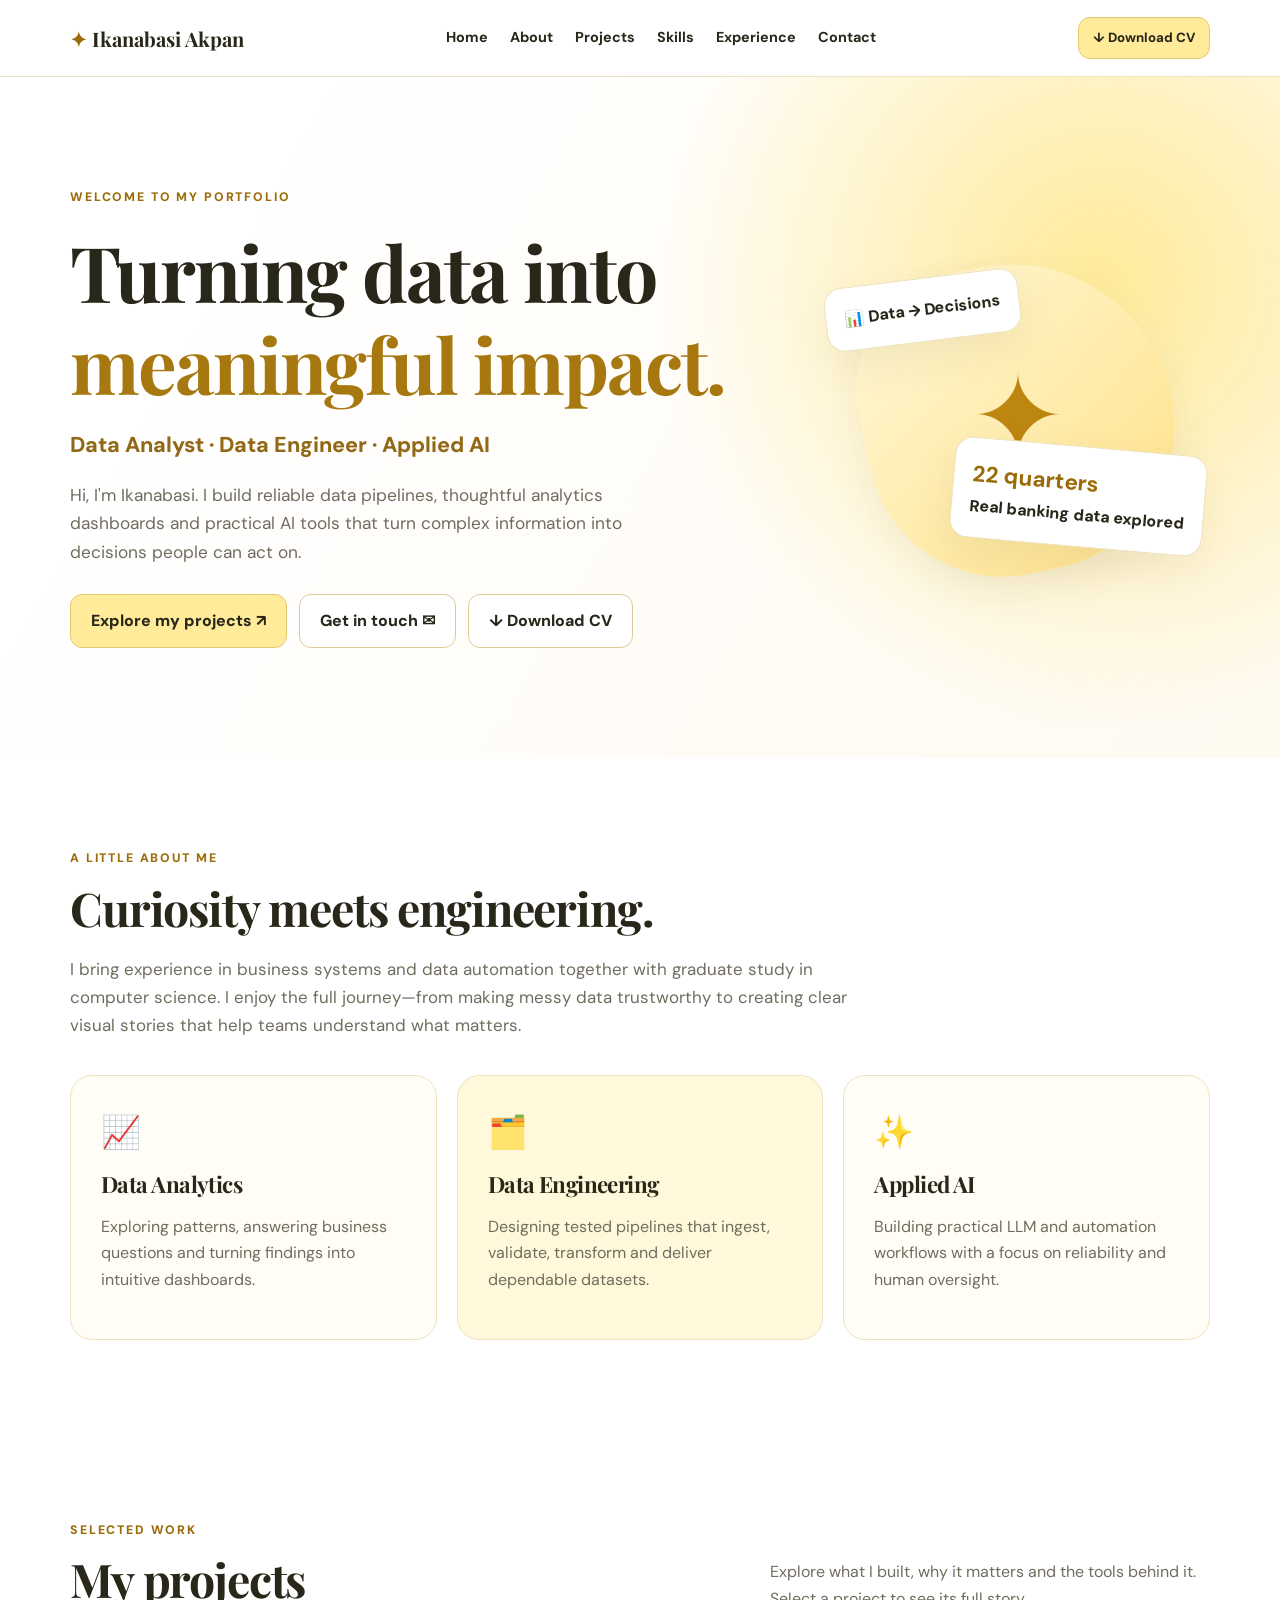
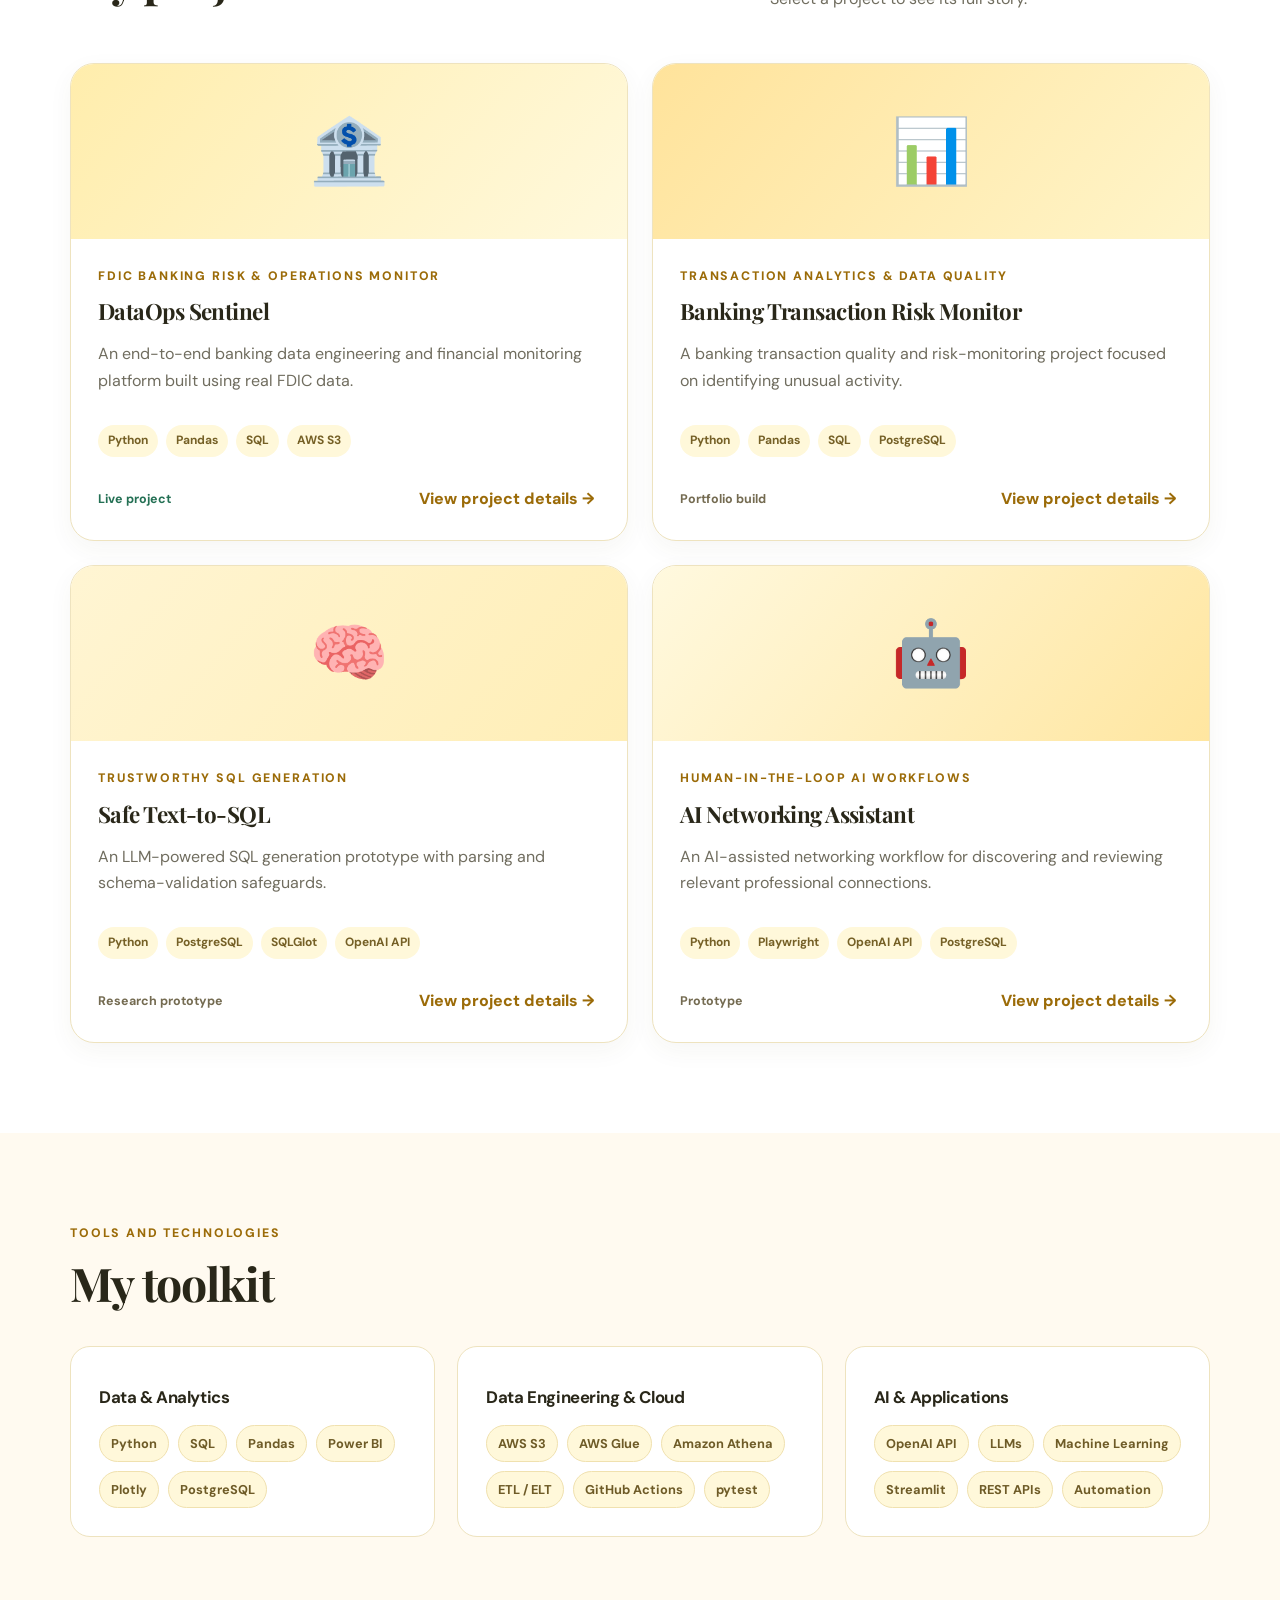
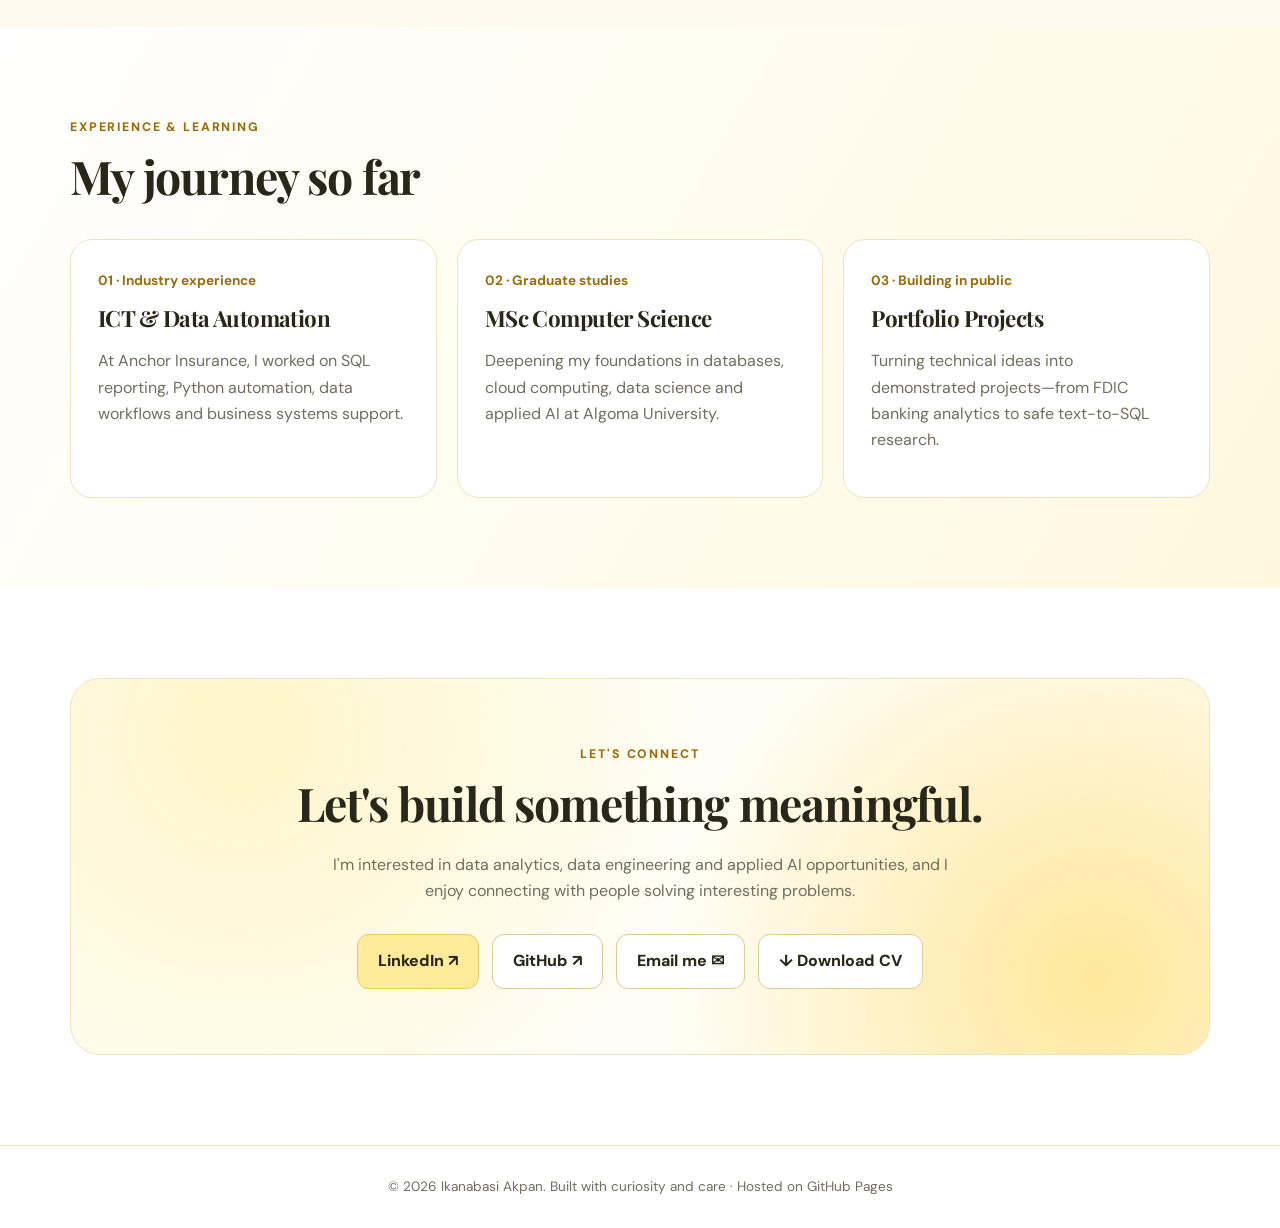
==== commit 472dfc2b: "Update fmt.Println message from 'Hello' to 'Goodbye'" ====
--- a/index.html
+++ b/index.html
@@ -1,109 +1,1392 @@
+
 <!DOCTYPE html>
 <html lang="en">
 <head>
-  <meta charset="UTF-8" />
-  <meta name="viewport" content="width=device-width, initial-scale=1" />
-  <meta name="theme-color" content="#fffaf7" />
-  <meta name="description" content="Ikanabasi Akpan — Data Analyst, Data Engineer and Applied AI portfolio. Explore projects in data pipelines, financial analytics and responsible AI." />
+  <meta charset="UTF-8">
+  <meta name="viewport" content="width=device-width, initial-scale=1">
+  <meta name="theme-color" content="#ffffff">
+  <meta name="description" content="Ikanabasi Akpan — Data Analyst, Data Engineer and Applied AI portfolio.">
   <title>Ikanabasi Akpan | Data & AI Portfolio</title>
-  <link rel="preconnect" href="https://fonts.googleapis.com" />
-  <link rel="preconnect" href="https://fonts.gstatic.com" crossorigin />
-  <link href="https://fonts.googleapis.com/css2?family=DM+Sans:wght@400;500;600;700&family=Playfair+Display:wght@500;600;700&display=swap" rel="stylesheet" />
+
+  <link rel="preconnect" href="https://fonts.googleapis.com">
+  <link rel="preconnect" href="https://fonts.gstatic.com" crossorigin>
+  <link href="https://fonts.googleapis.com/css2?family=DM+Sans:wght@400;500;600;700;800&family=Playfair+Display:wght@500;600;700&display=swap" rel="stylesheet">
+
   <style>
-    :root{--ink:#35213a;--muted:#725e72;--rose:#c44c7a;--rose-dark:#a93160;--pink:#ffe0e9;--blush:#fff0f4;--butter:#fff1b9;--lilac:#ede0ff;--cream:#fffaf7;--line:#f1d8df;--shadow:0 18px 46px rgba(104,48,71,.10)}
-    *{box-sizing:border-box}html{scroll-behavior:smooth}body{margin:0;background:var(--cream);color:var(--ink);font-family:'DM Sans',sans-serif;line-height:1.65}
-    a{color:inherit;text-decoration:none}button{font:inherit}button:focus-visible,a:focus-visible{outline:3px solid #8255c6;outline-offset:4px}
-    .container{width:min(1130px,calc(100% - 44px));margin-inline:auto}.section{padding:86px 0}.eyebrow{font-size:.77rem;letter-spacing:.16em;font-weight:700;text-transform:uppercase;color:var(--rose)}h1,h2,h3{font-family:'Playfair Display',Georgia,serif;letter-spacing:-.025em;line-height:1.2}h1{font-size:clamp(3rem,6.5vw,5.4rem);margin:16px 0}h2{font-size:clamp(2rem,4vw,3rem);margin:10px 0 17px}h3{font-size:1.45rem;margin:8px 0}.muted{color:var(--muted)}
-    header{position:sticky;top:0;z-index:10;background:rgba(255,250,247,.94);backdrop-filter:blur(14px);border-bottom:1px solid var(--line)}.nav{min-height:77px;display:flex;align-items:center;justify-content:space-between;gap:24px}.brand{font-family:'Playfair Display',Georgia,serif;font-size:1.26rem;font-weight:700;white-space:nowrap}.brand span{color:var(--rose)}.nav-links{display:flex;gap:25px;align-items:center;font-size:.91rem;font-weight:700}.nav-links a:hover{color:var(--rose)}
-    .btn{display:inline-flex;align-items:center;justify-content:center;gap:9px;border-radius:14px;padding:12px 20px;border:1px solid var(--rose);background:var(--rose);color:#fff;font-weight:700;cursor:pointer;transition:transform .2s,background .2s,box-shadow .2s}.btn:hover{transform:translateY(-2px);background:var(--rose-dark);box-shadow:0 10px 24px #c44c7a33}.btn.secondary{background:#fffaf7;color:var(--rose-dark)}.btn.secondary:hover{background:var(--blush)}.btn.small{font-size:.86rem;padding:9px 14px;border-radius:11px}.actions{display:flex;flex-wrap:wrap;gap:12px;margin-top:27px}
-    .hero{position:relative;overflow:hidden;background:radial-gradient(ellipse at 85% 30%,#ffdfb7 0,transparent 37%),radial-gradient(ellipse at 25% 80%,#ffdee9 0,transparent 43%),linear-gradient(120deg,#fffaf7 30%,#fff0f5 100%);padding:92px 0 98px}.hero-inner{display:grid;grid-template-columns:1.25fr .75fr;align-items:center;gap:35px}.hero p{font-size:1.08rem;max-width:580px}.hero-role{color:var(--rose-dark);font-weight:700;font-size:clamp(1.1rem,2.4vw,1.5rem)}
-    .hero-art{min-height:360px;position:relative;display:grid;place-items:center}.hero-art .orb{width:min(100%,350px);aspect-ratio:1;border-radius:43% 57% 54% 46%;background:linear-gradient(155deg,#ffe0e7,#ffe6a3 63%,#e5ceff);box-shadow:var(--shadow);transform:rotate(-8deg)}.hero-art .art-card{position:absolute;inset:auto 12px 26px auto;background:#ffffffde;backdrop-filter:blur(9px);border:1px solid #fff;box-shadow:var(--shadow);border-radius:21px;padding:20px 23px;transform:rotate(5deg)}.hero-art .art-card strong{display:block;font-size:1.7rem;color:var(--rose-dark)}.hero-art .art-card small{color:var(--muted)}.hero-art .tiny{position:absolute;top:40px;left:5px;background:#fff;border-radius:15px;padding:13px 17px;font-weight:700;box-shadow:var(--shadow);transform:rotate(-7deg)}.floating-icon{position:absolute;top:125px;left:calc(50% - 52px);font-size:6rem;transform:rotate(8deg)}
-    .intro{max-width:720px}.value-grid,.projects-grid,.skills-grid{display:grid;grid-template-columns:repeat(3,1fr);gap:20px;margin-top:34px}.tile,.project-card,.skill-group,.timeline-item{border:1px solid var(--line);border-radius:22px;background:#fff;box-shadow:0 8px 24px #763e5710;padding:27px}.tile:nth-child(1){background:#fff0f3}.tile:nth-child(2){background:#fff7df}.tile:nth-child(3){background:#f7f0ff}.tile-icon{font-size:2rem}.tile p,.project-card p{color:var(--muted);margin:8px 0 0;font-size:.94rem}
-    #skills{background:#fff4ef}.skills-grid{grid-template-columns:repeat(3,1fr)}.skill-group strong{font-size:1rem}.chips{display:flex;gap:9px;flex-wrap:wrap;margin-top:15px}.chip{font-size:.82rem;background:#fff1f6;border:1px solid #f1d4df;color:#65445e;padding:7px 11px;border-radius:999px;font-weight:700}.skill-group:nth-child(2) .chip{background:#fff8e1;border-color:#f1e2b6}.skill-group:nth-child(3) .chip{background:#f5eeff;border-color:#e6d4fb}
-    .section-heading{display:flex;align-items:end;justify-content:space-between;gap:22px}.section-heading p{max-width:430px}.projects-grid{grid-template-columns:repeat(2,1fr)}.project-card{padding:0;overflow:hidden;transition:transform .22s,box-shadow .22s;display:flex;flex-direction:column}.project-card:hover{transform:translateY(-5px);box-shadow:var(--shadow)}.project-visual{height:175px;display:grid;place-items:center;position:relative;overflow:hidden}.project-visual::before,.project-visual::after{content:'';position:absolute;width:210px;height:210px;border-radius:45%;opacity:.45}.project-visual::before{left:-65px;bottom:-160px;background:#fff}.project-visual::after{right:-55px;top:-155px;background:#fff}.project-visual span{font-size:4.2rem;z-index:1}.visual-pink{background:linear-gradient(120deg,#ffd8e5,#ffe9c5)}.visual-yellow{background:linear-gradient(120deg,#fff0b6,#ffe1df)}.visual-purple{background:linear-gradient(120deg,#e8d9ff,#ffe1f1)}.visual-peach{background:linear-gradient(120deg,#ffead9,#fff0b9)}.project-content{padding:25px;display:flex;flex:1;flex-direction:column}.project-content .project-tags{margin-top:13px;display:flex;gap:7px;flex-wrap:wrap}.project-content .project-tags span{font-size:.74rem;border-radius:999px;background:#f8eef2;padding:5px 9px;color:#865573;font-weight:700}.project-foot{margin-top:auto;padding-top:24px;display:flex;justify-content:space-between;align-items:center;gap:8px}.project-foot button{border:0;background:transparent;color:var(--rose-dark);font-weight:800;cursor:pointer;padding:6px 0}.project-foot button:hover{text-decoration:underline}.status{font-size:.78rem;font-weight:700;color:#8c7383}.status.live{color:#267c67}
-    #experience{background:linear-gradient(115deg,#fff2f3,#fff9e4)}.timeline{display:grid;grid-template-columns:repeat(3,1fr);gap:18px;margin-top:30px}.timeline-item{background:#fffcff}.timeline-item b{color:var(--rose-dark)}.timeline-item p{color:var(--muted);margin-bottom:0}
-    .contact-box{text-align:center;border-radius:30px;padding:64px 24px;background:radial-gradient(ellipse at 8% 20%,#ffe0e7 0,transparent 40%),radial-gradient(ellipse at 85% 85%,#ffe7a8 0,transparent 44%),#fff3ef;border:1px solid var(--line)}.contact-box p{max-width:650px;margin-inline:auto}footer{padding:28px 0;border-top:1px solid var(--line);font-size:.84rem;color:var(--muted)}.footer-inner{display:flex;justify-content:space-between;gap:15px;flex-wrap:wrap}
-    dialog{width:min(720px,calc(100% - 24px));max-height:min(88vh,860px);border:1px solid var(--line);border-radius:25px;padding:0;box-shadow:0 30px 90px #331b3566;background:var(--cream);color:var(--ink)}dialog::backdrop{background:rgba(44,24,45,.65);backdrop-filter:blur(4px)}.modal-head{padding:29px 30px 20px;background:linear-gradient(110deg,#ffe2ec,#fff1c8);position:relative}.modal-head h2{margin:7px 0}.modal-close{position:absolute;right:18px;top:15px;border:1px solid #d5b4c1;border-radius:50%;background:white;width:38px;height:38px;cursor:pointer;font-size:1.35rem}.modal-body{padding:26px 30px 32px;overflow-y:auto}.modal-body h3{font-family:'DM Sans',sans-serif;font-size:1.04rem;margin-top:22px}.modal-body ul{padding-left:21px;color:#614f61}.modal-body li{margin-bottom:8px}.modal-stats{display:grid;grid-template-columns:repeat(3,1fr);gap:10px;margin:23px 0}.modal-stats div{background:#fff;border:1px solid var(--line);border-radius:14px;padding:14px}.modal-stats strong{display:block;color:var(--rose-dark);font-size:1.25rem}.modal-stats span{font-size:.74rem;color:var(--muted)}.modal-actions{display:flex;gap:10px;flex-wrap:wrap;margin-top:26px}.notice{font-size:.85rem;background:#fff4dc;padding:14px;border-radius:12px;color:#6d563d}
-    @media(max-width:850px){.hero-inner{grid-template-columns:1fr}.hero-art{display:none}.value-grid,.skills-grid,.timeline{grid-template-columns:1fr 1fr}.nav-links{gap:13px;font-size:.83rem}.section{padding:64px 0}}
-    @media(max-width:620px){.container{width:min(100% - 32px,1130px)}.nav{align-items:flex-start;padding:16px 0;flex-direction:column;gap:12px}.nav-links{width:100%;overflow:auto;padding-bottom:4px}.hero{padding:64px 0}.value-grid,.skills-grid,.projects-grid,.timeline{grid-template-columns:1fr}.section-heading{display:block}.modal-stats{grid-template-columns:1fr 1fr}.modal-head,.modal-body{padding-inline:20px}}
-    @media(prefers-reduced-motion:reduce){html{scroll-behavior:auto}.project-card,.btn{transition:none}}
+    :root {
+      --white: #ffffff;
+      --cream: #fffdf6;
+      --butter: #ffeb9a;
+      --butter-light: #fff8da;
+      --yellow: #f6d766;
+      --dark: #292719;
+      --muted: #706d5f;
+      --accent: #9b6b08;
+      --border: #eee3bf;
+      --shadow: 0 16px 40px rgba(88,74,27,.08);
+    }
+
+    * {
+      box-sizing: border-box;
+    }
+
+    html {
+      scroll-behavior: smooth;
+    }
+
+    body {
+      margin: 0;
+      background: var(--white);
+      color: var(--dark);
+      font-family: "DM Sans", sans-serif;
+      line-height: 1.65;
+    }
+
+    h1, h2, h3 {
+      font-family: "Playfair Display", Georgia, serif;
+      line-height: 1.2;
+      letter-spacing: -0.025em;
+    }
+
+    h1 {
+      font-size: clamp(3rem, 6vw, 5rem);
+      margin: 18px 0;
+    }
+
+    h2 {
+      font-size: clamp(2rem, 4vw, 2.9rem);
+      margin: 12px 0 20px;
+    }
+
+    h3 {
+      font-size: 1.4rem;
+      margin: 12px 0;
+    }
+
+    p {
+      color: var(--muted);
+    }
+
+    a {
+      text-decoration: none;
+      color: inherit;
+    }
+
+    button {
+      font: inherit;
+      cursor: pointer;
+    }
+
+    a:focus-visible, button:focus-visible {
+      outline: 3px solid var(--accent);
+      outline-offset: 3px;
+    }
+
+    .container {
+      width: min(1140px, calc(100% - 40px));
+      margin: auto;
+    }
+
+    .section {
+      padding: 90px 0;
+      scroll-margin-top: 100px;
+    }
+
+    .eyebrow {
+      text-transform: uppercase;
+      color: var(--accent);
+      font-size: .77rem;
+      font-weight: 800;
+      letter-spacing: .15em;
+    }
+
+    /* NAVIGATION */
+
+    header {
+      position: sticky;
+      top: 0;
+      z-index: 20;
+      background: rgba(255,255,255,.96);
+      border-bottom: 1px solid var(--border);
+      backdrop-filter: blur(12px);
+    }
+
+    .nav {
+      min-height: 76px;
+      display: flex;
+      align-items: center;
+      justify-content: space-between;
+      gap: 20px;
+    }
+
+    .brand {
+      font-family: "Playfair Display", serif;
+      font-size: 1.25rem;
+      font-weight: 700;
+      white-space: nowrap;
+    }
+
+    .brand span {
+      color: var(--accent);
+    }
+
+    .nav-links {
+      display: flex;
+      align-items: center;
+      gap: 22px;
+      font-size: .9rem;
+      font-weight: 700;
+    }
+
+    .nav-links a:hover {
+      color: var(--accent);
+    }
+
+    /* BUTTONS */
+
+    .btn {
+      display: inline-flex;
+      align-items: center;
+      justify-content: center;
+      gap: 8px;
+      background: var(--butter);
+      border: 1px solid #e6c76d;
+      border-radius: 12px;
+      color: var(--dark);
+      padding: 13px 20px;
+      font-weight: 800;
+      transition: .2s ease;
+    }
+
+    .btn:hover {
+      background: #ffe077;
+      transform: translateY(-2px);
+      box-shadow: var(--shadow);
+    }
+
+    .btn.outline {
+      background: white;
+      border-color: #dccb97;
+    }
+
+    .btn.outline:hover {
+      background: var(--butter-light);
+    }
+
+    .btn.small {
+      padding: 9px 14px;
+      font-size: .83rem;
+    }
+
+    .actions {
+      display: flex;
+      flex-wrap: wrap;
+      gap: 12px;
+      margin-top: 28px;
+    }
+
+    /* HERO */
+
+    .hero {
+      background:
+        radial-gradient(circle at 86% 30%, #ffeb9a 0, transparent 37%),
+        linear-gradient(120deg, #fff 20%, #fffaf0 100%);
+      padding: 110px 0;
+    }
+
+    .hero-inner {
+      display: grid;
+      grid-template-columns: 1.3fr .7fr;
+      align-items: center;
+      gap: 40px;
+    }
+
+    .hero h1 span {
+      color: #a87810;
+    }
+
+    .hero-role {
+      color: #916916;
+      font-weight: 800;
+      font-size: clamp(1rem, 2vw, 1.35rem);
+    }
+
+    .hero-description {
+      max-width: 610px;
+      font-size: 1.08rem;
+    }
+
+    /* Decorative shape, no portrait */
+
+    .hero-decoration {
+      position: relative;
+      height: 330px;
+      display: grid;
+      place-items: center;
+    }
+
+    .yellow-circle {
+      height: 310px;
+      width: 310px;
+      border-radius: 42% 58% 52% 48%;
+      transform: rotate(-12deg);
+      background: linear-gradient(145deg, #fff8d8, #ffe187);
+      box-shadow: var(--shadow);
+    }
+
+    .floating-card {
+      position: absolute;
+      background: white;
+      border: 1px solid var(--border);
+      box-shadow: var(--shadow);
+      border-radius: 18px;
+      padding: 18px;
+      font-weight: 800;
+      transform: rotate(5deg);
+    }
+
+    .floating-card.one {
+      top: 25px;
+      left: 0;
+      transform: rotate(-7deg);
+    }
+
+    .floating-card.two {
+      bottom: 35px;
+      right: 5px;
+    }
+
+    .floating-card strong {
+      color: var(--accent);
+      font-size: 1.4rem;
+      display: block;
+    }
+
+    .hero-star {
+      position: absolute;
+      font-size: 7rem;
+      color: #bc8610;
+    }
+
+    /* ABOUT */
+
+    .intro {
+      max-width: 780px;
+      font-size: 1.06rem;
+    }
+
+    .value-grid {
+      display: grid;
+      grid-template-columns: repeat(3, 1fr);
+      gap: 20px;
+      margin-top: 35px;
+    }
+
+    .value-card {
+      background: var(--cream);
+      border: 1px solid var(--border);
+      border-radius: 22px;
+      padding: 30px;
+      transition: .2s ease;
+    }
+
+    .value-card:nth-child(2) {
+      background: var(--butter-light);
+    }
+
+    .value-card:hover {
+      transform: translateY(-4px);
+      box-shadow: var(--shadow);
+    }
+
+    .value-icon {
+      font-size: 2rem;
+    }
+
+    /* PROJECTS */
+
+    .section-heading {
+      display: flex;
+      justify-content: space-between;
+      align-items: end;
+      gap: 25px;
+    }
+
+    .section-heading p {
+      max-width: 440px;
+    }
+
+    .projects-grid {
+      display: grid;
+      grid-template-columns: repeat(2, 1fr);
+      gap: 24px;
+      margin-top: 35px;
+    }
+
+    .project-card {
+      border: 1px solid var(--border);
+      border-radius: 24px;
+      background: white;
+      overflow: hidden;
+      box-shadow: 0 8px 25px rgba(80,70,30,.05);
+      display: flex;
+      flex-direction: column;
+      transition: .25s ease;
+    }
+
+    .project-card:hover {
+      transform: translateY(-6px);
+      box-shadow: var(--shadow);
+    }
+
+    .project-visual {
+      height: 175px;
+      display: grid;
+      place-items: center;
+      font-size: 4rem;
+      background: linear-gradient(130deg, #ffedac, #fff9dd);
+    }
+
+    .project-card:nth-child(2) .project-visual {
+      background: linear-gradient(130deg, #ffe39b, #fff5ca);
+    }
+
+    .project-card:nth-child(3) .project-visual {
+      background: linear-gradient(130deg, #fff5d3, #ffeeb6);
+    }
+
+    .project-card:nth-child(4) .project-visual {
+      background: linear-gradient(130deg, #fff9df, #ffe6a0);
+    }
+
+    .project-content {
+      padding: 27px;
+      display: flex;
+      flex-direction: column;
+      flex: 1;
+    }
+
+    .project-content p {
+      margin-top: 4px;
+    }
+
+    .project-tags {
+      display: flex;
+      gap: 8px;
+      flex-wrap: wrap;
+      margin-top: 15px;
+    }
+
+    .tag {
+      background: var(--butter-light);
+      padding: 6px 10px;
+      border-radius: 30px;
+      font-size: .75rem;
+      font-weight: 700;
+      color: #756026;
+    }
+
+    .project-foot {
+      display: flex;
+      align-items: center;
+      justify-content: space-between;
+      gap: 10px;
+      margin-top: auto;
+      padding-top: 28px;
+    }
+
+    .project-foot button {
+      border: 0;
+      background: none;
+      color: var(--accent);
+      font-weight: 800;
+    }
+
+    .project-foot button:hover {
+      text-decoration: underline;
+    }
+
+    .project-status {
+      font-size: .78rem;
+      font-weight: 700;
+      color: #746b51;
+    }
+
+    .project-status.live {
+      color: #247054;
+    }
+
+    /* SKILLS */
+
+    #skills {
+      background: #fffaf0;
+    }
+
+    .skills-grid {
+      display: grid;
+      grid-template-columns: repeat(3, 1fr);
+      gap: 22px;
+      margin-top: 35px;
+    }
+
+    .skill-group {
+      background: white;
+      border: 1px solid var(--border);
+      border-radius: 20px;
+      padding: 28px;
+    }
+
+    .skill-group h3 {
+      font-family: "DM Sans", sans-serif;
+      font-size: 1.05rem;
+    }
+
+    .chips {
+      display: flex;
+      flex-wrap: wrap;
+      gap: 9px;
+      margin-top: 17px;
+    }
+
+    .chip {
+      padding: 7px 11px;
+      background: var(--butter-light);
+      border: 1px solid #f0e1af;
+      border-radius: 40px;
+      font-size: .8rem;
+      font-weight: 700;
+      color: #6e5b27;
+    }
+
+    /* EXPERIENCE */
+
+    #experience {
+      background: linear-gradient(120deg, #fff, #fff8df);
+    }
+
+    .experience-grid {
+      display: grid;
+      grid-template-columns: repeat(3, 1fr);
+      gap: 20px;
+      margin-top: 34px;
+    }
+
+    .experience-card {
+      background: white;
+      border: 1px solid var(--border);
+      border-radius: 22px;
+      padding: 27px;
+    }
+
+    .experience-card b {
+      color: var(--accent);
+      font-size: .85rem;
+    }
+
+    /* CONTACT */
+
+    .contact-box {
+      background:
+        radial-gradient(circle at 15% 15%, #fff5c9, transparent 45%),
+        radial-gradient(circle at 90% 80%, #ffe79b, transparent 40%),
+        #fffdf5;
+      border: 1px solid var(--border);
+      border-radius: 30px;
+      padding: 65px 25px;
+      text-align: center;
+    }
+
+    .contact-box p {
+      max-width: 620px;
+      margin: auto;
+    }
+
+    .contact-actions {
+      display: flex;
+      justify-content: center;
+      flex-wrap: wrap;
+      gap: 13px;
+      margin-top: 30px;
+    }
+
+    footer {
+      padding: 30px 0;
+      border-top: 1px solid var(--border);
+      font-size: .85rem;
+      color: var(--muted);
+      text-align: center;
+    }
+
+    /* PROJECT MODAL */
+
+    dialog {
+      width: min(740px, calc(100% - 24px));
+      max-height: 88vh;
+      border: 1px solid var(--border);
+      border-radius: 24px;
+      padding: 0;
+      background: white;
+      color: var(--dark);
+      box-shadow: 0 25px 80px rgba(40,35,15,.25);
+    }
+
+    dialog::backdrop {
+      background: rgba(30,27,18,.58);
+      backdrop-filter: blur(4px);
+    }
+
+    .modal-header {
+      position: relative;
+      padding: 35px 32px 25px;
+      background: linear-gradient(120deg, #fff1b6, #fffdf3);
+    }
+
+    .modal-close {
+      position: absolute;
+      top: 15px;
+      right: 18px;
+      height: 38px;
+      width: 38px;
+      border-radius: 50%;
+      border: 1px solid var(--border);
+      background: white;
+      font-size: 1.4rem;
+    }
+
+    .modal-body {
+      padding: 30px 32px;
+      overflow-y: auto;
+    }
+
+    .modal-body h3 {
+      font-family: "DM Sans", sans-serif;
+      font-size: 1rem;
+      margin-top: 25px;
+    }
+
+    .modal-body li {
+      margin-bottom: 9px;
+      color: var(--muted);
+    }
+
+    .modal-stats {
+      display: grid;
+      grid-template-columns: repeat(3, 1fr);
+      gap: 12px;
+      margin: 24px 0;
+    }
+
+    .modal-stat {
+      background: var(--cream);
+      border: 1px solid var(--border);
+      border-radius: 14px;
+      padding: 16px;
+    }
+
+    .modal-stat strong {
+      display: block;
+      font-size: 1.35rem;
+      color: var(--accent);
+    }
+
+    .modal-stat span {
+      font-size: .75rem;
+      color: var(--muted);
+    }
+
+    .modal-links {
+      display: flex;
+      flex-wrap: wrap;
+      gap: 12px;
+      margin-top: 28px;
+    }
+
+    /* RESPONSIVE */
+
+    @media (max-width: 950px) {
+      .nav-links {
+        gap: 12px;
+        font-size: .8rem;
+      }
+
+      .hero-inner {
+        grid-template-columns: 1fr;
+      }
+
+      .hero-decoration {
+        display: none;
+      }
+    }
+
+    @media (max-width: 750px) {
+      .nav {
+        flex-direction: column;
+        padding: 17px 0;
+      }
+
+      .nav-links {
+        width: 100%;
+        justify-content: center;
+        flex-wrap: wrap;
+      }
+
+      .nav .btn.small {
+        display: none;
+      }
+
+      .value-grid,
+      .skills-grid,
+      .projects-grid,
+      .experience-grid {
+        grid-template-columns: 1fr;
+      }
+
+      .section {
+        padding: 65px 0;
+      }
+
+      .section-heading {
+        display: block;
+      }
+    }
+
+    @media (max-width: 450px) {
+      .hero {
+        padding: 65px 0;
+      }
+
+      .modal-stats {
+        grid-template-columns: 1fr 1fr;
+      }
+
+      .modal-header,
+      .modal-body {
+        padding-left: 20px;
+        padding-right: 20px;
+      }
+    }
+
+    @media (prefers-reduced-motion: reduce) {
+      html {
+        scroll-behavior: auto;
+      }
+      .btn, .project-card {
+        transition: none;
+      }
+    }
   </style>
 </head>
+
 <body>
-<header><nav class="container nav" aria-label="Main navigation"><a class="brand" href="#home"><span>✿</span> Ikanabasi Akpan</a><div class="nav-links"><a href="#home">Home</a><a href="#about">About</a><a href="#projects">Projects</a><a href="#skills">Skills</a><a href="#experience">Experience</a><a href="#contact">Contact</a></div></nav></header>
-<main>
-  <section class="hero" id="home"><div class="container hero-inner"><div><div class="eyebrow">Welcome to my portfolio</div><h1>Turning data into <span style="color:var(--rose)">meaningful impact.</span></h1><div class="hero-role">Data Analyst · Data Engineer · Applied AI</div><p class="muted">Hi, I'm Ikanabasi. I build reliable data pipelines, thoughtful analytics dashboards and practical AI tools that turn complex information into decisions people can act on.</p><div class="actions"><a class="btn" href="#projects">Explore my projects ↗</a><a class="btn secondary" href="#contact">Get in touch ✉</a></div></div><div class="hero-art" aria-hidden="true"><div class="orb"></div><div class="floating-icon">✦</div><div class="tiny">📊 Data → Decisions</div><div class="art-card"><strong>22 quarters</strong><small>of real banking data explored</small></div></div></div></section>
-  <section class="section" id="about"><div class="container"><div class="eyebrow">A little about me</div><h2>Curiosity meets engineering.</h2><p class="intro muted">I bring experience in business systems and data automation together with graduate study in computer science. I enjoy the full journey—from making messy data trustworthy to creating clear visual stories that help teams understand what matters.</p><div class="value-grid"><article class="tile"><div class="tile-icon">📈</div><h3>Data Analytics</h3><p>Exploring patterns, answering business questions and turning findings into intuitive dashboards.</p></article><article class="tile"><div class="tile-icon">🗂️</div><h3>Data Engineering</h3><p>Designing tested pipelines that ingest, validate, transform and deliver dependable datasets.</p></article><article class="tile"><div class="tile-icon">✨</div><h3>Applied AI</h3><p>Building practical LLM and automation workflows with a focus on reliability and human oversight.</p></article></div></div></section>
-  <section class="section" id="projects"><div class="container"><div class="section-heading"><div><div class="eyebrow">Selected work</div><h2>My projects</h2></div><p class="muted">Explore what I built, why it matters and the tools behind it. Select any project to see its full story.</p></div><div class="projects-grid" id="projectGrid"></div></div></section>
-  <section class="section" id="skills"><div class="container"><div class="eyebrow">Tools and technologies</div><h2>My toolkit</h2><div class="skills-grid"><div class="skill-group"><strong>Data & Analytics</strong><div class="chips"><span class="chip">SQL</span><span class="chip">Python</span><span class="chip">Pandas</span><span class="chip">Power BI</span><span class="chip">Plotly</span><span class="chip">PostgreSQL</span></div></div><div class="skill-group"><strong>Engineering & Cloud</strong><div class="chips"><span class="chip">AWS S3</span><span class="chip">Amazon Athena</span><span class="chip">AWS Glue</span><span class="chip">ETL/ELT</span><span class="chip">GitHub Actions</span><span class="chip">pytest</span></div></div><div class="skill-group"><strong>AI & Applications</strong><div class="chips"><span class="chip">OpenAI API</span><span class="chip">LLM workflows</span><span class="chip">Streamlit</span><span class="chip">REST APIs</span><span class="chip">Data Quality</span><span class="chip">Automation</span></div></div></div></div></section>
-  <section class="section" id="experience"><div class="container"><div class="eyebrow">Experience & learning</div><h2>My journey so far</h2><div class="timeline"><article class="timeline-item"><b>01 · Industry experience</b><h3>ICT & data automation</h3><p>At Anchor Insurance, worked on SQL reporting, Python automation, data workflows and business systems support.</p></article><article class="timeline-item"><b>02 · Graduate studies</b><h3>MSc Computer Science</h3><p>Deepening my foundations in databases, cloud computing, data science and applied AI at Algoma University.</p></article><article class="timeline-item"><b>03 · Building in public</b><h3>Portfolio projects</h3><p>Turning technical ideas into demonstrated projects—from FDIC banking analytics to safe text-to-SQL.</p></article></div></div></section>
-  <section class="section" id="contact"><div class="container"><div class="contact-box"><div class="eyebrow">Let's connect</div><h2>Let's build something meaningful.</h2><p class="muted">I'm interested in data analytics, data engineering and applied AI opportunities, and I love connecting with people solving interesting problems.</p><div class="actions" style="justify-content:center"><a class="btn" href="https://www.linkedin.com/in/ikanabasiakpan/" target="_blank" rel="noopener noreferrer">LinkedIn ↗</a><a class="btn secondary" href="https://github.com/Ikanabasi" target="_blank" rel="noopener noreferrer">GitHub ↗</a><a class="btn secondary" href="mailto:YOUR_EMAIL@example.com">Email me ✉</a></div></div></div></section>
-</main>
-<footer><div class="container footer-inner"><span>© <span id="year"></span> Ikanabasi Akpan. Built with curiosity and care.</span><span>Designed with ♡ · Hosted on GitHub Pages</span></div></footer>
-<dialog id="projectDialog" aria-labelledby="modalTitle"><div class="modal-head"><button type="button" class="modal-close" id="modalClose" aria-label="Close project details">×</button><div class="eyebrow" id="modalEyebrow">Project details</div><h2 id="modalTitle"></h2><p id="modalSubtitle" class="muted" style="margin:0"></p></div><div class="modal-body"><p id="modalDescription"></p><div class="modal-stats" id="modalStats"></div><h3>The problem</h3><p id="modalProblem" class="muted"></p><h3>What I built</h3><ul id="modalBuilt"></ul><h3>Tools & technologies</h3><div class="chips" id="modalTech"></div><div class="notice" id="modalNote"></div><div class="modal-actions" id="modalLinks"></div></div></dialog>
-<script>
-  const projects = [
-    {
-      id:'sentinel', title:'DataOps Sentinel', subtitle:'FDIC Banking Risk & Operations Monitor', emoji:'🏦', gradient:'visual-pink', status:'Live project', statusClass:'live',
-      short:'An end-to-end data engineering and financial monitoring platform built on real FDIC data.',
-      description:'I built a banking data platform that collects FDIC financial records through an API, transforms them into validated analytics-ready datasets and powers an interactive dashboard for exploring bank performance and monitoring signals.',
-      problem:'Banking data is useful only when it can be collected reliably, checked for quality and made understandable. I wanted to create a reproducible workflow that turns raw public financial reports into meaningful, explorable information.',
-      built:['Ingested and processed 102,983 bank-quarter records across 22 reporting quarters.','Created Bronze, Silver and Gold layers with bank-name enrichment, quality validation and historical backfills.','Used AWS S3, Glue and Athena for storage, queryable partitions and eight monitoring SQL views.','Built a Streamlit Executive Overview and Historical Explorer with bank-level trends and review signals.','Added automated tests, GitHub Actions checks and versioned snapshot integrity verification.'],
-      stats:[['102,983','bank-quarter records'],['22','reporting quarters'],['4,313','latest-quarter institutions']],
-      tech:['Python','Pandas','AWS S3','Glue','Athena','SQL','GitHub Actions','Streamlit','Plotly'],
-      note:'The public dashboard uses validated portfolio snapshots. The AWS pipeline runs separately; unattended new-quarter publishing has not been production-proven.',
-      links:[['Live dashboard','https://data-ops-sentinel.streamlit.app/'],['GitHub repository','https://github.com/Ikanabasi/data-ops-sentinel']]
-    },
-    {
-      id:'risk', title:'Banking Transaction Risk Monitor', subtitle:'Transaction quality and operational risk',emoji:'📉',gradient:'visual-yellow',status:'Portfolio build',statusClass:'',
-      short:'A transaction data-quality and monitoring project focused on unusual patterns and operational risk.',
-      description:'A project exploring how to clean and validate banking transactions before producing transparent operational-risk indicators.',
-      problem:'Transaction feeds can include missing keys, duplicates and inconsistent attributes. Risk analysis should start with trustworthy records.',
-      built:['Designed reusable required-field, numeric, date and uniqueness validation rules.','Separated accepted and rejected transactions with explicit rejection reasons.','Planned indicators for abnormal amounts, channels, international activity and IP risk.'],
-      stats:[['100K','sample transaction rows'],['Reusable','quality rules'],['Risk','monitoring focus']],tech:['Python','SQL','Pandas','PostgreSQL','Data Quality'],
-      note:'This project is presented as a portfolio build; not all planned analytics or deployment components are claimed as complete.',links:[]
-    },
-    {
-      id:'sql', title:'Safe Text-to-SQL', subtitle:'Trustworthy SQL generation on large schemas',emoji:'🧠',gradient:'visual-purple',status:'Research prototype',statusClass:'',
-      short:'An LLM-powered SQL generation prototype with syntax and schema safety validation.',
-      description:'A research-oriented prototype that explores when generated SQL is safe enough to return—and when the system should abstain.',
-      problem:'Generated SQL can look plausible while referring to nonexistent fields or producing incorrect answers, especially on larger schemas.',
-      built:['Designed PostgreSQL schema introspection and SQL parsing checks using SQLGlot.','Added table and column validation before permitting query execution.','Explored abstention, failure classification and evaluation using benchmark questions.'],
-      stats:[['SQLGlot','query parsing'],['Schema','validation'],['Safety','first design']],tech:['Python','PostgreSQL','SQLGlot','OpenAI API','LLMs'],
-      note:'Ongoing research/prototype. Evaluation results are not presented as production accuracy claims.',links:[]
-    },
-    {
-      id:'network', title:'AI Networking Assistant', subtitle:'Human-in-the-loop professional outreach',emoji:'💌',gradient:'visual-peach',status:'Prototype',statusClass:'',
-      short:'An agentic workflow prototype for researching professional connections and preparing thoughtful engagement.',
-      description:'A human-reviewed assistant concept for helping a professional find relevant connections, track activity and prepare context-aware outreach.',
-      problem:'Thoughtful professional networking involves research, relevance and follow-up. Fully automated engagement can be unreliable or inappropriate.',
-      built:['Explored candidate discovery, relevance ranking and activity monitoring.','Designed human approval before outreach or engagement.','Prototyped tracking, cooldown logic and review workflows.'],
-      stats:[['Human','approval'],['Agentic','workflows'],['Research','prototype']],tech:['Python','Playwright','OpenAI API','PostgreSQL','Streamlit'],
-      note:'This is a prototype, not an unattended LinkedIn automation product. No claims of fully deployed production functionality.',links:[]
-    }
-  ];
-  const grid=document.getElementById('projectGrid');
-  projects.forEach(p=>{
-    const article=document.createElement('article');article.className='project-card';
-    article.innerHTML=`<div class="project-visual ${p.gradient}" aria-hidden="true"><span>${p.emoji}</span></div><div class="project-content"><div class="eyebrow">${p.subtitle}</div><h3>${p.title}</h3><p>${p.short}</p><div class="project-tags">${p.tech.slice(0,4).map(t=>`<span>${t}</span>`).join('')}</div><div class="project-foot"><span class="status ${p.statusClass}">${p.status}</span><button type="button">View project details →</button></div></div>`;
-    article.querySelector('button').addEventListener('click',()=>openProject(p.id));grid.appendChild(article);
-  });
-  const dialog=document.getElementById('projectDialog');let lastFocus=null;
-  function openProject(id){const p=projects.find(x=>x.id===id);if(!p)return;lastFocus=document.activeElement;
-    document.getElementById('modalTitle').textContent=p.title;document.getElementById('modalSubtitle').textContent=p.subtitle;
-    document.getElementById('modalEyebrow').textContent=p.status;document.getElementById('modalDescription').textContent=p.description;
-    document.getElementById('modalProblem').textContent=p.problem;
-    document.getElementById('modalStats').innerHTML=p.stats.map(s=>`<div><strong>${s[0]}</strong><span>${s[1]}</span></div>`).join('');
-    document.getElementById('modalBuilt').innerHTML=p.built.map(s=>`<li>${s}</li>`).join('');
-    document.getElementById('modalTech').innerHTML=p.tech.map(s=>`<span class="chip">${s}</span>`).join('');
-    document.getElementById('modalNote').textContent=p.note;
-    document.getElementById('modalLinks').innerHTML=p.links.length?p.links.map(([label,url],i)=>`<a class="btn ${i?'secondary':''}" href="${url}" target="_blank" rel="noopener noreferrer">${label} ↗</a>`).join(''):'<span class="muted">Project links will be added when ready.</span>';
-    dialog.showModal();
-  }
-  document.getElementById('modalClose').addEventListener('click',()=>dialog.close());
-  dialog.addEventListener('click',e=>{if(e.target===dialog)dialog.close()});
-  dialog.addEventListener('close',()=>lastFocus?.focus());
-  document.getElementById('year').textContent=new Date().getFullYear();
-</script>
+
+  <!-- NAVIGATION -->
+  <header>
+    <nav class="container nav">
+      <a class="brand" href="#home">
+        <span>✦</span> Ikanabasi Akpan
+      </a>
+
+      <div class="nav-links">
+        <a href="#home">Home</a>
+        <a href="#about">About</a>
+        <a href="#projects">Projects</a>
+        <a href="#skills">Skills</a>
+        <a href="#experience">Experience</a>
+        <a href="#contact">Contact</a>
+      </div>
+
+      <a
+        class="btn small"
+        href="assets/Ikanabasi_Akpan_CV.pdf"
+        download="Ikanabasi_Akpan_CV.pdf"
+      >
+        ↓ Download CV
+      </a>
+    </nav>
+  </header>
+
+  <main>
+
+    <!-- HERO -->
+    <section class="hero" id="home">
+      <div class="container hero-inner">
+
+        <div>
+          <div class="eyebrow">Welcome to my portfolio</div>
+
+          <h1>
+            Turning data into
+            <span>meaningful impact.</span>
+          </h1>
+
+          <div class="hero-role">
+            Data Analyst · Data Engineer · Applied AI
+          </div>
+
+          <p class="hero-description">
+            Hi, I'm Ikanabasi. I build reliable data pipelines,
+            thoughtful analytics dashboards and practical AI tools
+            that turn complex information into decisions people
+            can act on.
+          </p>
+
+          <div class="actions">
+            <a class="btn" href="#projects">
+              Explore my projects ↗
+            </a>
+
+            <a class="btn outline" href="#contact">
+              Get in touch ✉
+            </a>
+
+            <a
+              class="btn outline"
+              href="assets/Ikanabasi_Akpan_CV.pdf"
+              download="Ikanabasi_Akpan_CV.pdf"
+            >
+              ↓ Download CV
+            </a>
+          </div>
+        </div>
+
+        <div class="hero-decoration" aria-hidden="true">
+          <div class="yellow-circle"></div>
+          <div class="hero-star">✦</div>
+
+          <div class="floating-card one">
+            📊 Data → Decisions
+          </div>
+
+          <div class="floating-card two">
+            <strong>22 quarters</strong>
+            Real banking data explored
+          </div>
+        </div>
+
+      </div>
+    </section>
+
+    <!-- ABOUT -->
+    <section class="section" id="about">
+      <div class="container">
+
+        <div class="eyebrow">A little about me</div>
+        <h2>Curiosity meets engineering.</h2>
+
+        <p class="intro">
+          I bring experience in business systems and data automation
+          together with graduate study in computer science.
+          I enjoy the full journey—from making messy data trustworthy
+          to creating clear visual stories that help teams understand
+          what matters.
+        </p>
+
+        <div class="value-grid">
+
+          <article class="value-card">
+            <div class="value-icon">📈</div>
+            <h3>Data Analytics</h3>
+            <p>
+              Exploring patterns, answering business questions
+              and turning findings into intuitive dashboards.
+            </p>
+          </article>
+
+          <article class="value-card">
+            <div class="value-icon">🗂️</div>
+            <h3>Data Engineering</h3>
+            <p>
+              Designing tested pipelines that ingest, validate,
+              transform and deliver dependable datasets.
+            </p>
+          </article>
+
+          <article class="value-card">
+            <div class="value-icon">✨</div>
+            <h3>Applied AI</h3>
+            <p>
+              Building practical LLM and automation workflows
+              with a focus on reliability and human oversight.
+            </p>
+          </article>
+
+        </div>
+      </div>
+    </section>
+
+    <!-- PROJECTS -->
+    <section class="section" id="projects">
+      <div class="container">
+
+        <div class="section-heading">
+          <div>
+            <div class="eyebrow">Selected work</div>
+            <h2>My projects</h2>
+          </div>
+
+          <p>
+            Explore what I built, why it matters and the tools
+            behind it. Select a project to see its full story.
+          </p>
+        </div>
+
+        <div class="projects-grid" id="projectGrid"></div>
+
+      </div>
+    </section>
+
+    <!-- SKILLS -->
+    <section class="section" id="skills">
+      <div class="container">
+
+        <div class="eyebrow">Tools and technologies</div>
+        <h2>My toolkit</h2>
+
+        <div class="skills-grid">
+
+          <article class="skill-group">
+            <h3>Data & Analytics</h3>
+
+            <div class="chips">
+              <span class="chip">Python</span>
+              <span class="chip">SQL</span>
+              <span class="chip">Pandas</span>
+              <span class="chip">Power BI</span>
+              <span class="chip">Plotly</span>
+              <span class="chip">PostgreSQL</span>
+            </div>
+          </article>
+
+          <article class="skill-group">
+            <h3>Data Engineering & Cloud</h3>
+
+            <div class="chips">
+              <span class="chip">AWS S3</span>
+              <span class="chip">AWS Glue</span>
+              <span class="chip">Amazon Athena</span>
+              <span class="chip">ETL / ELT</span>
+              <span class="chip">GitHub Actions</span>
+              <span class="chip">pytest</span>
+            </div>
+          </article>
+
+          <article class="skill-group">
+            <h3>AI & Applications</h3>
+
+            <div class="chips">
+              <span class="chip">OpenAI API</span>
+              <span class="chip">LLMs</span>
+              <span class="chip">Machine Learning</span>
+              <span class="chip">Streamlit</span>
+              <span class="chip">REST APIs</span>
+              <span class="chip">Automation</span>
+            </div>
+          </article>
+
+        </div>
+      </div>
+    </section>
+
+    <!-- EXPERIENCE -->
+    <section class="section" id="experience">
+      <div class="container">
+
+        <div class="eyebrow">Experience & learning</div>
+        <h2>My journey so far</h2>
+
+        <div class="experience-grid">
+
+          <article class="experience-card">
+            <b>01 · Industry experience</b>
+            <h3>ICT & Data Automation</h3>
+            <p>
+              At Anchor Insurance, I worked on SQL reporting,
+              Python automation, data workflows and business
+              systems support.
+            </p>
+          </article>
+
+          <article class="experience-card">
+            <b>02 · Graduate studies</b>
+            <h3>MSc Computer Science</h3>
+            <p>
+              Deepening my foundations in databases, cloud
+              computing, data science and applied AI at
+              Algoma University.
+            </p>
+          </article>
+
+          <article class="experience-card">
+            <b>03 · Building in public</b>
+            <h3>Portfolio Projects</h3>
+            <p>
+              Turning technical ideas into demonstrated
+              projects—from FDIC banking analytics to
+              safe text-to-SQL research.
+            </p>
+          </article>
+
+        </div>
+      </div>
+    </section>
+
+    <!-- CONTACT -->
+    <section class="section" id="contact">
+      <div class="container">
+
+        <div class="contact-box">
+          <div class="eyebrow">Let's connect</div>
+
+          <h2>Let's build something meaningful.</h2>
+
+          <p>
+            I'm interested in data analytics, data engineering
+            and applied AI opportunities, and I enjoy connecting
+            with people solving interesting problems.
+          </p>
+
+          <div class="contact-actions">
+
+            <a
+              class="btn"
+              href="https://www.linkedin.com/in/ikanabasiakpan/"
+              target="_blank"
+              rel="noopener noreferrer"
+            >
+              LinkedIn ↗
+            </a>
+
+            <a
+              class="btn outline"
+              href="https://github.com/Ikanabasi"
+              target="_blank"
+              rel="noopener noreferrer"
+            >
+              GitHub ↗
+            </a>
+
+            <a
+              class="btn outline"
+              href="mailto:YOUR_EMAIL@example.com"
+            >
+              Email me ✉
+            </a>
+
+            <a
+              class="btn outline"
+              href="assets/Ikanabasi_Akpan_CV.pdf"
+              download="Ikanabasi_Akpan_CV.pdf"
+            >
+              ↓ Download CV
+            </a>
+
+          </div>
+        </div>
+
+      </div>
+    </section>
+
+  </main>
+
+  <!-- FOOTER -->
+  <footer>
+    <div class="container">
+      © <span id="year"></span> Ikanabasi Akpan.
+      Built with curiosity and care · Hosted on GitHub Pages
+    </div>
+  </footer>
+
+  <!-- CLICKABLE PROJECT DETAILS -->
+  <dialog id="projectDialog" aria-labelledby="modalTitle">
+
+    <div class="modal-header">
+      <button
+        class="modal-close"
+        id="modalClose"
+        aria-label="Close project details"
+      >
+        ×
+      </button>
+
+      <div class="eyebrow" id="modalStatus"></div>
+      <h2 id="modalTitle"></h2>
+      <p id="modalSubtitle"></p>
+    </div>
+
+    <div class="modal-body">
+
+      <p id="modalDescription"></p>
+
+      <div class="modal-stats" id="modalStats"></div>
+
+      <h3>The problem</h3>
+      <p id="modalProblem"></p>
+
+      <h3>What I built</h3>
+      <ul id="modalBuilt"></ul>
+
+      <h3>Tools & technologies</h3>
+      <div class="chips" id="modalTech"></div>
+
+      <p id="modalNote"></p>
+
+      <div class="modal-links" id="modalLinks"></div>
+
+    </div>
+  </dialog>
+
+  <script>
+    const projects = [
+      {
+        id: "sentinel",
+        title: "DataOps Sentinel",
+        subtitle: "FDIC Banking Risk & Operations Monitor",
+        icon: "🏦",
+        status: "Live project",
+        live: true,
+
+        short:
+          "An end-to-end banking data engineering and financial monitoring platform built using real FDIC data.",
+
+        description:
+          "I built a banking data platform that collects FDIC financial records through an API, transforms them into validated datasets and powers an interactive dashboard for exploring bank performance and monitoring signals.",
+
+        problem:
+          "Banking financial data can be difficult to work with when it is fragmented, inconsistent or not readily available for analysis. I wanted to build a reliable process that transforms raw financial reports into meaningful information.",
+
+        built: [
+          "Ingested and processed 102,983 bank-quarter records.",
+          "Built Bronze, Silver and Gold data layers.",
+          "Processed 22 historical reporting quarters.",
+          "Implemented automated data-quality validation.",
+          "Used AWS S3, Glue and Athena for cloud storage and analytics.",
+          "Created eight Gold SQL monitoring views.",
+          "Developed an interactive Streamlit dashboard.",
+          "Implemented automated testing and GitHub Actions workflows.",
+          "Published a free public dashboard using validated portfolio snapshots."
+        ],
+
+        stats: [
+          ["102,983", "Financial records"],
+          ["22", "Reporting quarters"],
+          ["4,313", "Latest-quarter banks"]
+        ],
+
+        tech: [
+          "Python", "Pandas", "SQL",
+          "AWS S3", "Athena", "AWS Glue",
+          "Streamlit", "Plotly", "GitHub Actions"
+        ],
+
+        note:
+          "The public dashboard uses validated static portfolio snapshots. Unattended new-quarter publishing has not yet been production-proven.",
+
+        links: [
+          [
+            "View Live Dashboard",
+            "https://data-ops-sentinel.streamlit.app/"
+          ],
+          [
+            "View GitHub Repository",
+            "https://github.com/Ikanabasi/data-ops-sentinel"
+          ]
+        ]
+      },
+
+      {
+        id: "risk",
+        title: "Banking Transaction Risk Monitor",
+        subtitle: "Transaction Analytics & Data Quality",
+        icon: "📊",
+        status: "Portfolio build",
+        live: false,
+
+        short:
+          "A banking transaction quality and risk-monitoring project focused on identifying unusual activity.",
+
+        description:
+          "This project explores how to validate banking transactions, reject inconsistent records and build indicators for potentially unusual transaction behaviour.",
+
+        problem:
+          "Banking transactions can contain missing identifiers, duplicates and inconsistent values. Reliable risk analysis requires trustworthy data.",
+
+        built: [
+          "Designed reusable data-validation rules.",
+          "Separated valid and rejected transactions.",
+          "Created explicit rejection reasons.",
+          "Designed transaction-risk monitoring indicators."
+        ],
+
+        stats: [
+          ["100K", "Sample transactions"],
+          ["Python", "Data cleaning"],
+          ["SQL", "Analytics"]
+        ],
+
+        tech: [
+          "Python", "Pandas", "SQL",
+          "PostgreSQL", "Data Quality"
+        ],
+
+        note:
+          "Portfolio build. Planned analytics components are not presented as fully deployed.",
+
+        links: []
+      },
+
+      {
+        id: "textsql",
+        title: "Safe Text-to-SQL",
+        subtitle: "Trustworthy SQL Generation",
+        icon: "🧠",
+        status: "Research prototype",
+        live: false,
+
+        short:
+          "An LLM-powered SQL generation prototype with parsing and schema-validation safeguards.",
+
+        description:
+          "This research project explores how an LLM can generate SQL queries while using validation checks to reduce unsafe or incorrect outputs.",
+
+        problem:
+          "Large language models can generate SQL that looks correct but contains invalid tables, columns or logic.",
+
+        built: [
+          "Implemented PostgreSQL schema introspection.",
+          "Used SQLGlot to parse generated queries.",
+          "Designed table and column validation.",
+          "Explored abstention and SQL failure classification."
+        ],
+
+        stats: [
+          ["SQLGlot", "Parsing"],
+          ["Schema", "Validation"],
+          ["LLM", "Research"]
+        ],
+
+        tech: [
+          "Python", "PostgreSQL", "SQLGlot",
+          "OpenAI API", "LLMs"
+        ],
+
+        note:
+          "Ongoing research prototype, not a production SQL assistant.",
+
+        links: []
+      },
+
+      {
+        id: "network",
+        title: "AI Networking Assistant",
+        subtitle: "Human-in-the-Loop AI Workflows",
+        icon: "🤖",
+        status: "Prototype",
+        live: false,
+
+        short:
+          "An AI-assisted networking workflow for discovering and reviewing relevant professional connections.",
+
+        description:
+          "This project explores how agentic AI can help a professional discover relevant connections, track activity and prepare meaningful engagement suggestions.",
+
+        problem:
+          "Professional networking requires research, context and thoughtful follow-up. Fully automated engagement can produce unreliable results.",
+
+        built: [
+          "Prototyped professional connection discovery.",
+          "Designed candidate ranking and tracking.",
+          "Explored activity monitoring.",
+          "Designed human review and approval workflows."
+        ],
+
+        stats: [
+          ["AI", "Workflows"],
+          ["Human", "Approval"],
+          ["Agentic", "Prototype"]
+        ],
+
+        tech: [
+          "Python", "Playwright", "OpenAI API",
+          "PostgreSQL", "Streamlit"
+        ],
+
+        note:
+          "Research prototype with human oversight; not a fully deployed automatic outreach system.",
+
+        links: []
+      }
+    ];
+
+    const grid = document.getElementById("projectGrid");
+    const dialog = document.getElementById("projectDialog");
+
+    let previousFocus = null;
+
+    // Create project cards automatically.
+    projects.forEach(project => {
+      const card = document.createElement("article");
+      card.className = "project-card";
+
+      const visual = document.createElement("div");
+      visual.className = "project-visual";
+      visual.textContent = project.icon;
+
+      const content = document.createElement("div");
+      content.className = "project-content";
+
+      const eyebrow = document.createElement("div");
+      eyebrow.className = "eyebrow";
+      eyebrow.textContent = project.subtitle;
+
+      const title = document.createElement("h3");
+      title.textContent = project.title;
+
+      const description = document.createElement("p");
+      description.textContent = project.short;
+
+      const tags = document.createElement("div");
+      tags.className = "project-tags";
+
+      project.tech.slice(0, 4).forEach(technology => {
+        const tag = document.createElement("span");
+        tag.className = "tag";
+        tag.textContent = technology;
+        tags.appendChild(tag);
+      });
+
+      const foot = document.createElement("div");
+      foot.className = "project-foot";
+
+      const status = document.createElement("span");
+      status.className =
+        "project-status" + (project.live ? " live" : "");
+      status.textContent = project.status;
+
+      const button = document.createElement("button");
+      button.type = "button";
+      button.textContent = "View project details →";
+      button.setAttribute(
+        "aria-label",
+        "View details for " + project.title
+      );
+
+      button.addEventListener("click", () => {
+        openProject(project.id);
+      });
+
+      foot.append(status, button);
+      content.append(eyebrow, title, description, tags, foot);
+      card.append(visual, content);
+      grid.appendChild(card);
+    });
+
+    // Open project details.
+    function openProject(id) {
+      const project = projects.find(item => item.id === id);
+
+      if (!project) return;
+
+      previousFocus = document.activeElement;
+
+      document.getElementById("modalStatus").textContent =
+        project.status;
+
+      document.getElementById("modalTitle").textContent =
+        project.title;
+
+      document.getElementById("modalSubtitle").textContent =
+        project.subtitle;
+
+      document.getElementById("modalDescription").textContent =
+        project.description;
+
+      document.getElementById("modalProblem").textContent =
+        project.problem;
+
+      document.getElementById("modalNote").textContent =
+        project.note;
+
+      const stats = document.getElementById("modalStats");
+      stats.replaceChildren();
+
+      project.stats.forEach(([value, label]) => {
+        const box = document.createElement("div");
+        box.className = "modal-stat";
+
+        const strong = document.createElement("strong");
+        strong.textContent = value;
+
+        const text = document.createElement("span");
+        text.textContent = label;
+
+        box.append(strong, text);
+        stats.appendChild(box);
+      });
+
+      const built = document.getElementById("modalBuilt");
+      built.replaceChildren();
+
+      project.built.forEach(item => {
+        const li = document.createElement("li");
+        li.textContent = item;
+        built.appendChild(li);
+      });
+
+      const tech = document.getElementById("modalTech");
+      tech.replaceChildren();
+
+      project.tech.forEach(item => {
+        const span = document.createElement("span");
+        span.className = "chip";
+        span.textContent = item;
+        tech.appendChild(span);
+      });
+
+      const links = document.getElementById("modalLinks");
+      links.replaceChildren();
+
+      if (project.links.length === 0) {
+        const note = document.createElement("p");
+        note.textContent =
+          "Project links will be added when ready.";
+        links.appendChild(note);
+      } else {
+        project.links.forEach(([label, url], index) => {
+          const link = document.createElement("a");
+
+          link.href = url;
+          link.target = "_blank";
+          link.rel = "noopener noreferrer";
+
+          link.className =
+            index === 0 ? "btn" : "btn outline";
+
+          link.textContent = label + " ↗";
+          links.appendChild(link);
+        });
+      }
+
+      dialog.showModal();
+    }
+
+    document.getElementById("modalClose")
+      .addEventListener("click", () => {
+        dialog.close();
+      });
+
+    dialog.addEventListener("click", event => {
+      if (event.target === dialog) {
+        dialog.close();
+      }
+    });
+
+    dialog.addEventListener("close", () => {
+      if (previousFocus) previousFocus.focus();
+    });
+
+    document.getElementById("year").textContent =
+      new Date().getFullYear();
+  </script>
+
 </body>
 </html>
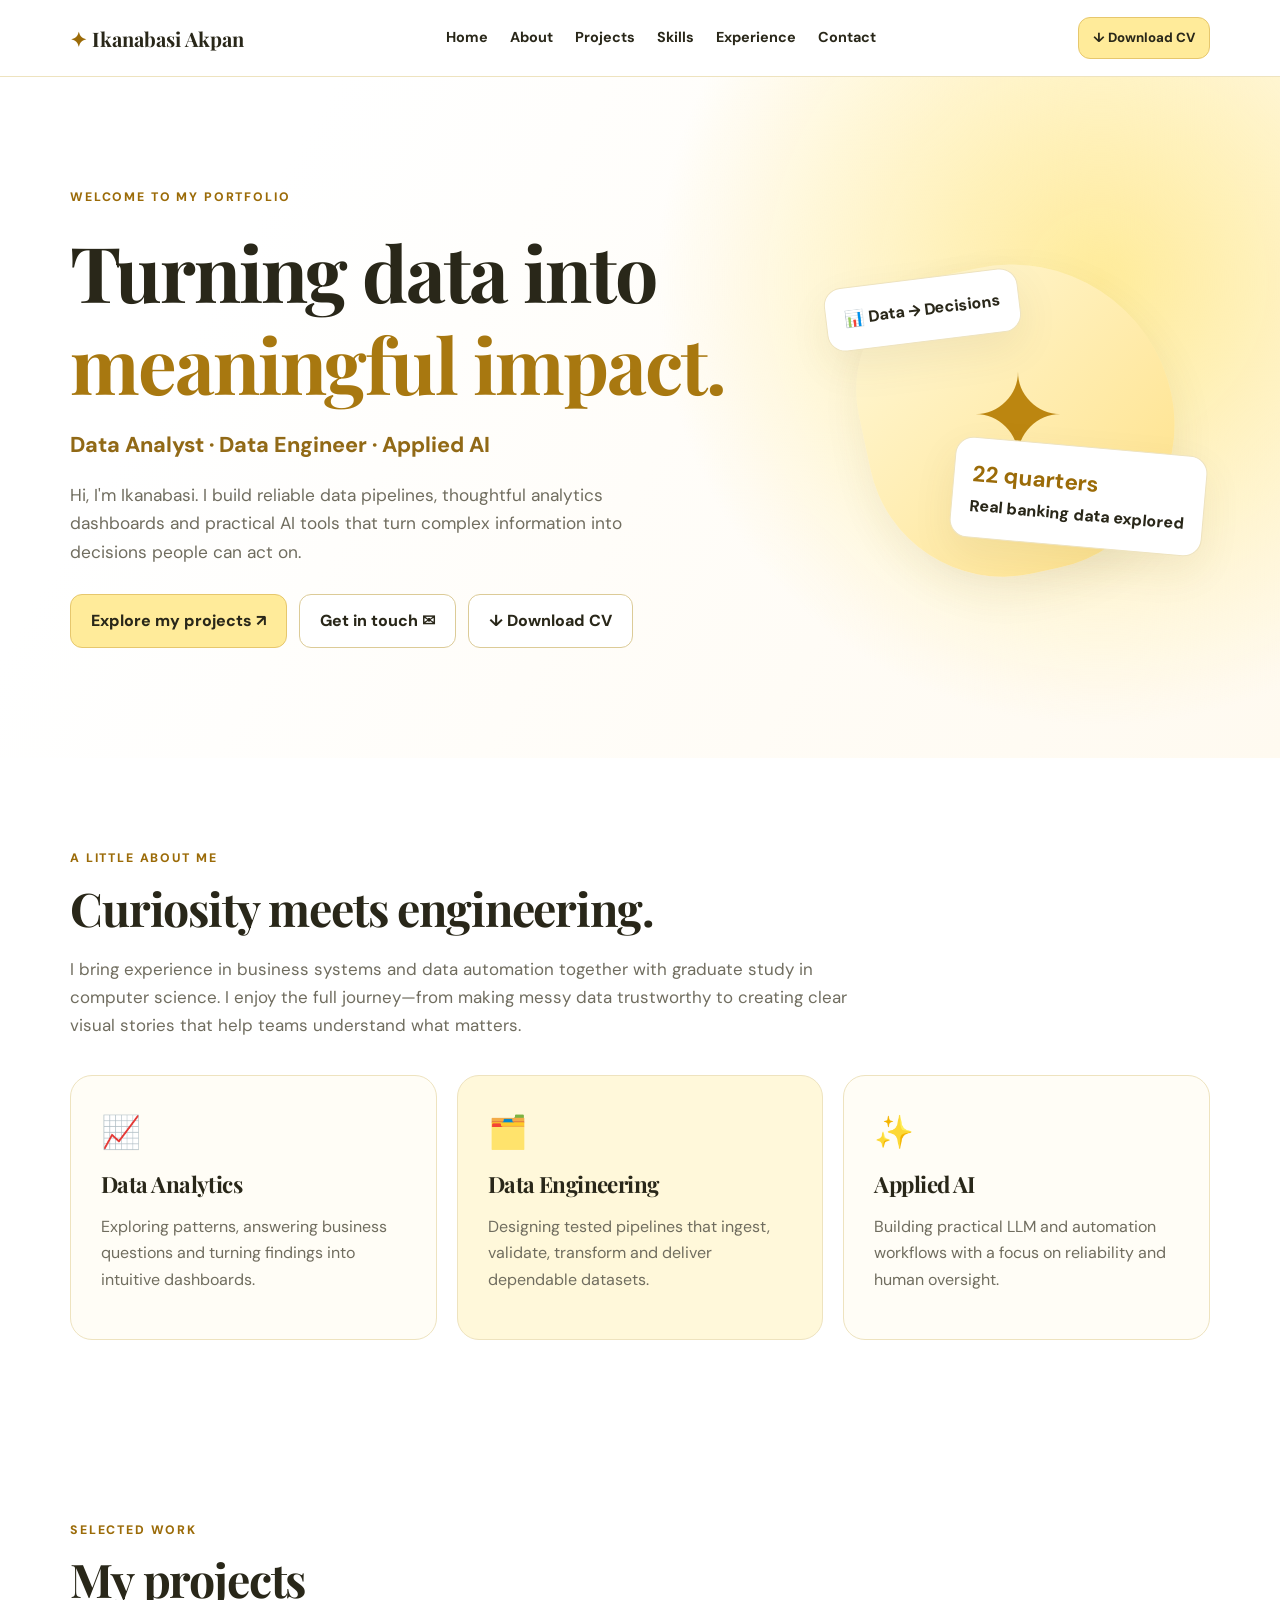
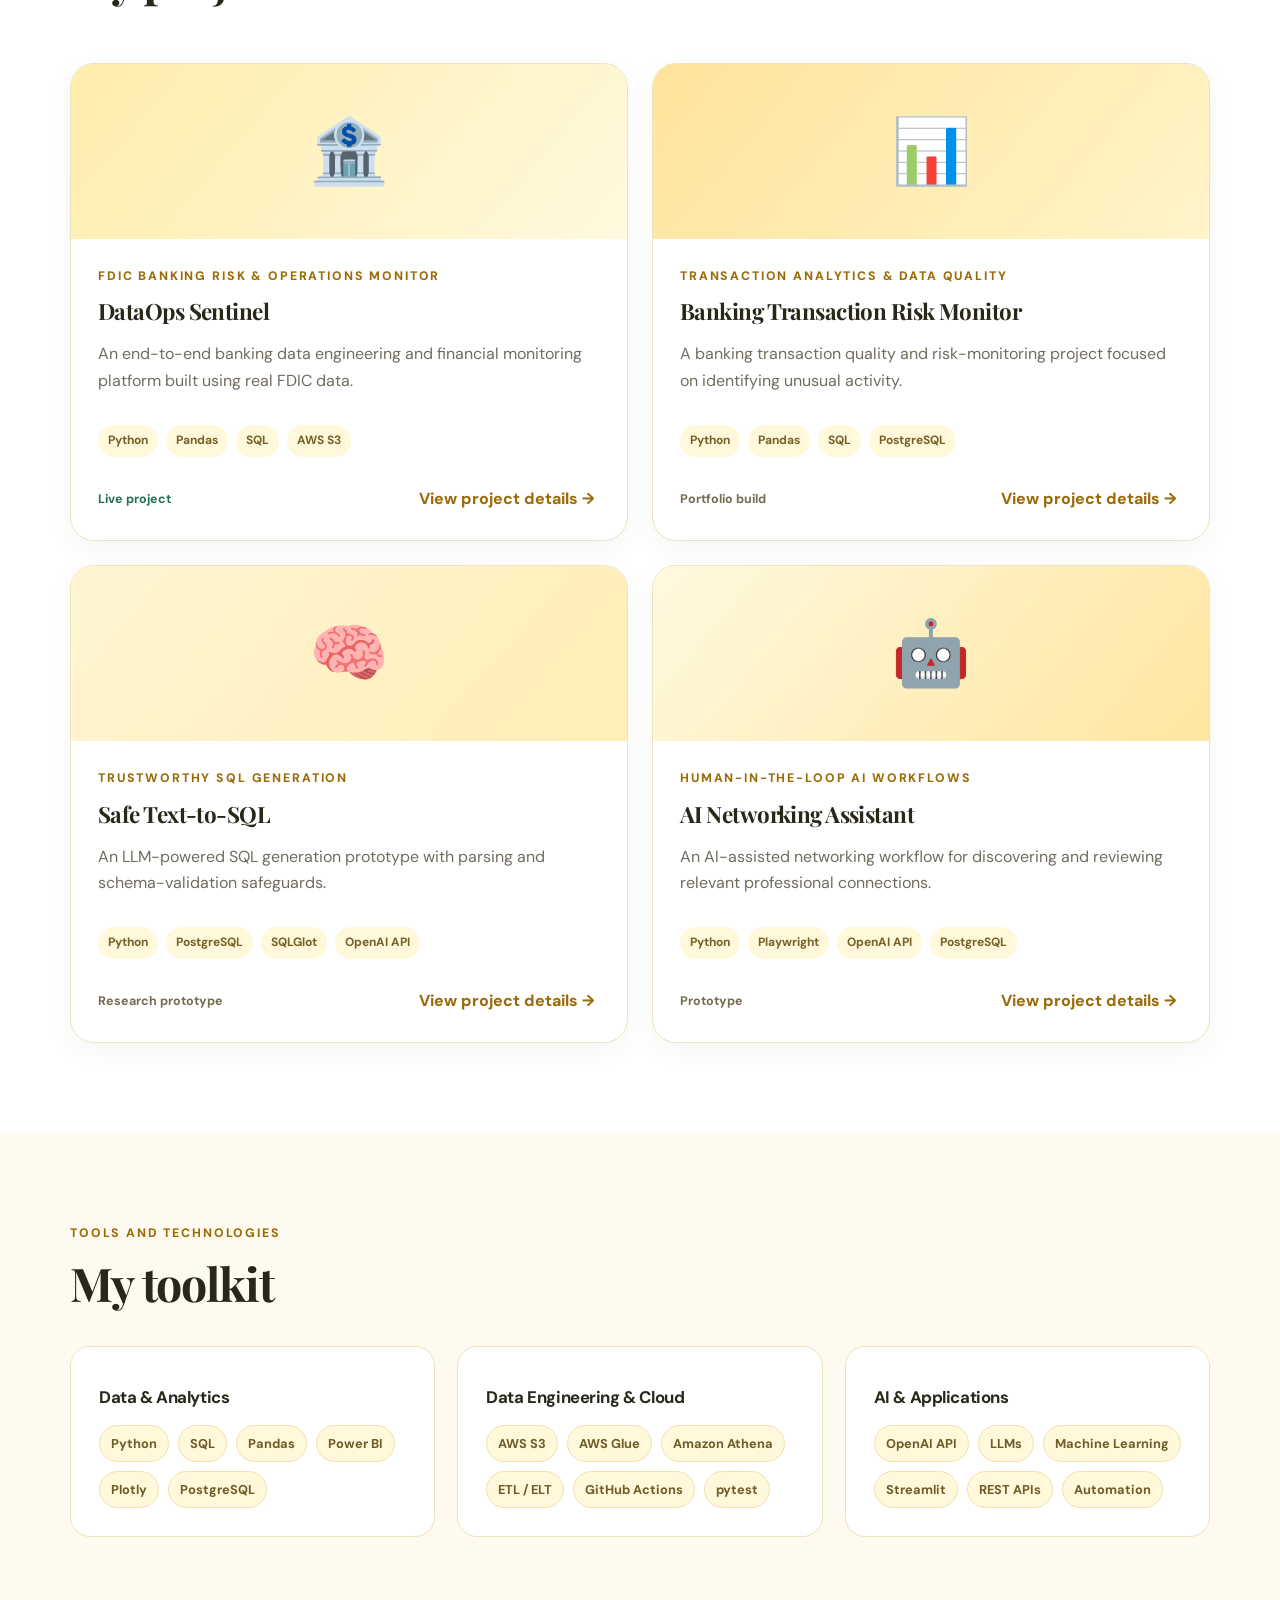
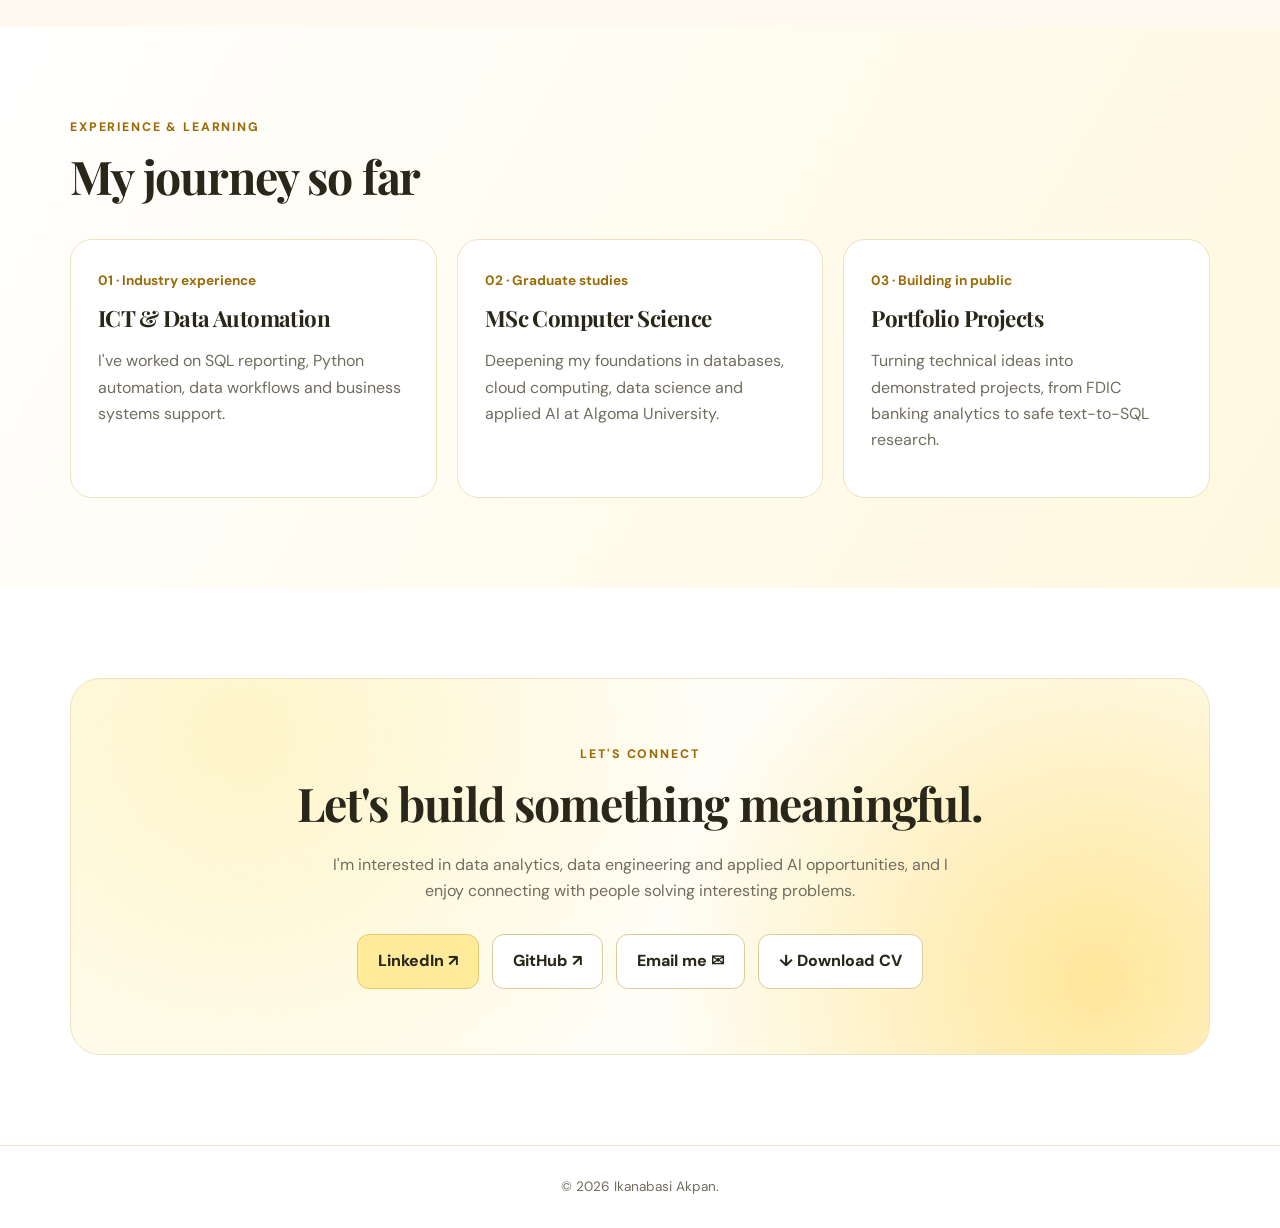
==== commit f7bcfb6b: "Update project section and contact email Removed introductory paragraph about projects and updated e" ====
--- a/index.html
+++ b/index.html
@@ -823,11 +823,6 @@
             <div class="eyebrow">Selected work</div>
             <h2>My projects</h2>
           </div>
-
-          <p>
-            Explore what I built, why it matters and the tools
-            behind it. Select a project to see its full story.
-          </p>
         </div>
 
         <div class="projects-grid" id="projectGrid"></div>
@@ -900,7 +895,7 @@
             <b>01 · Industry experience</b>
             <h3>ICT & Data Automation</h3>
             <p>
-              At Anchor Insurance, I worked on SQL reporting,
+              I've worked on SQL reporting,
               Python automation, data workflows and business
               systems support.
             </p>
@@ -921,7 +916,7 @@
             <h3>Portfolio Projects</h3>
             <p>
               Turning technical ideas into demonstrated
-              projects—from FDIC banking analytics to
+              projects, from FDIC banking analytics to
               safe text-to-SQL research.
             </p>
           </article>
@@ -967,7 +962,7 @@
 
             <a
               class="btn outline"
-              href="mailto:YOUR_EMAIL@example.com"
+              href="mailto:ikanabasi123@gmail.com"
             >
               Email me ✉
             </a>
@@ -992,7 +987,6 @@
   <footer>
     <div class="container">
       © <span id="year"></span> Ikanabasi Akpan.
-      Built with curiosity and care · Hosted on GitHub Pages
     </div>
   </footer>
 
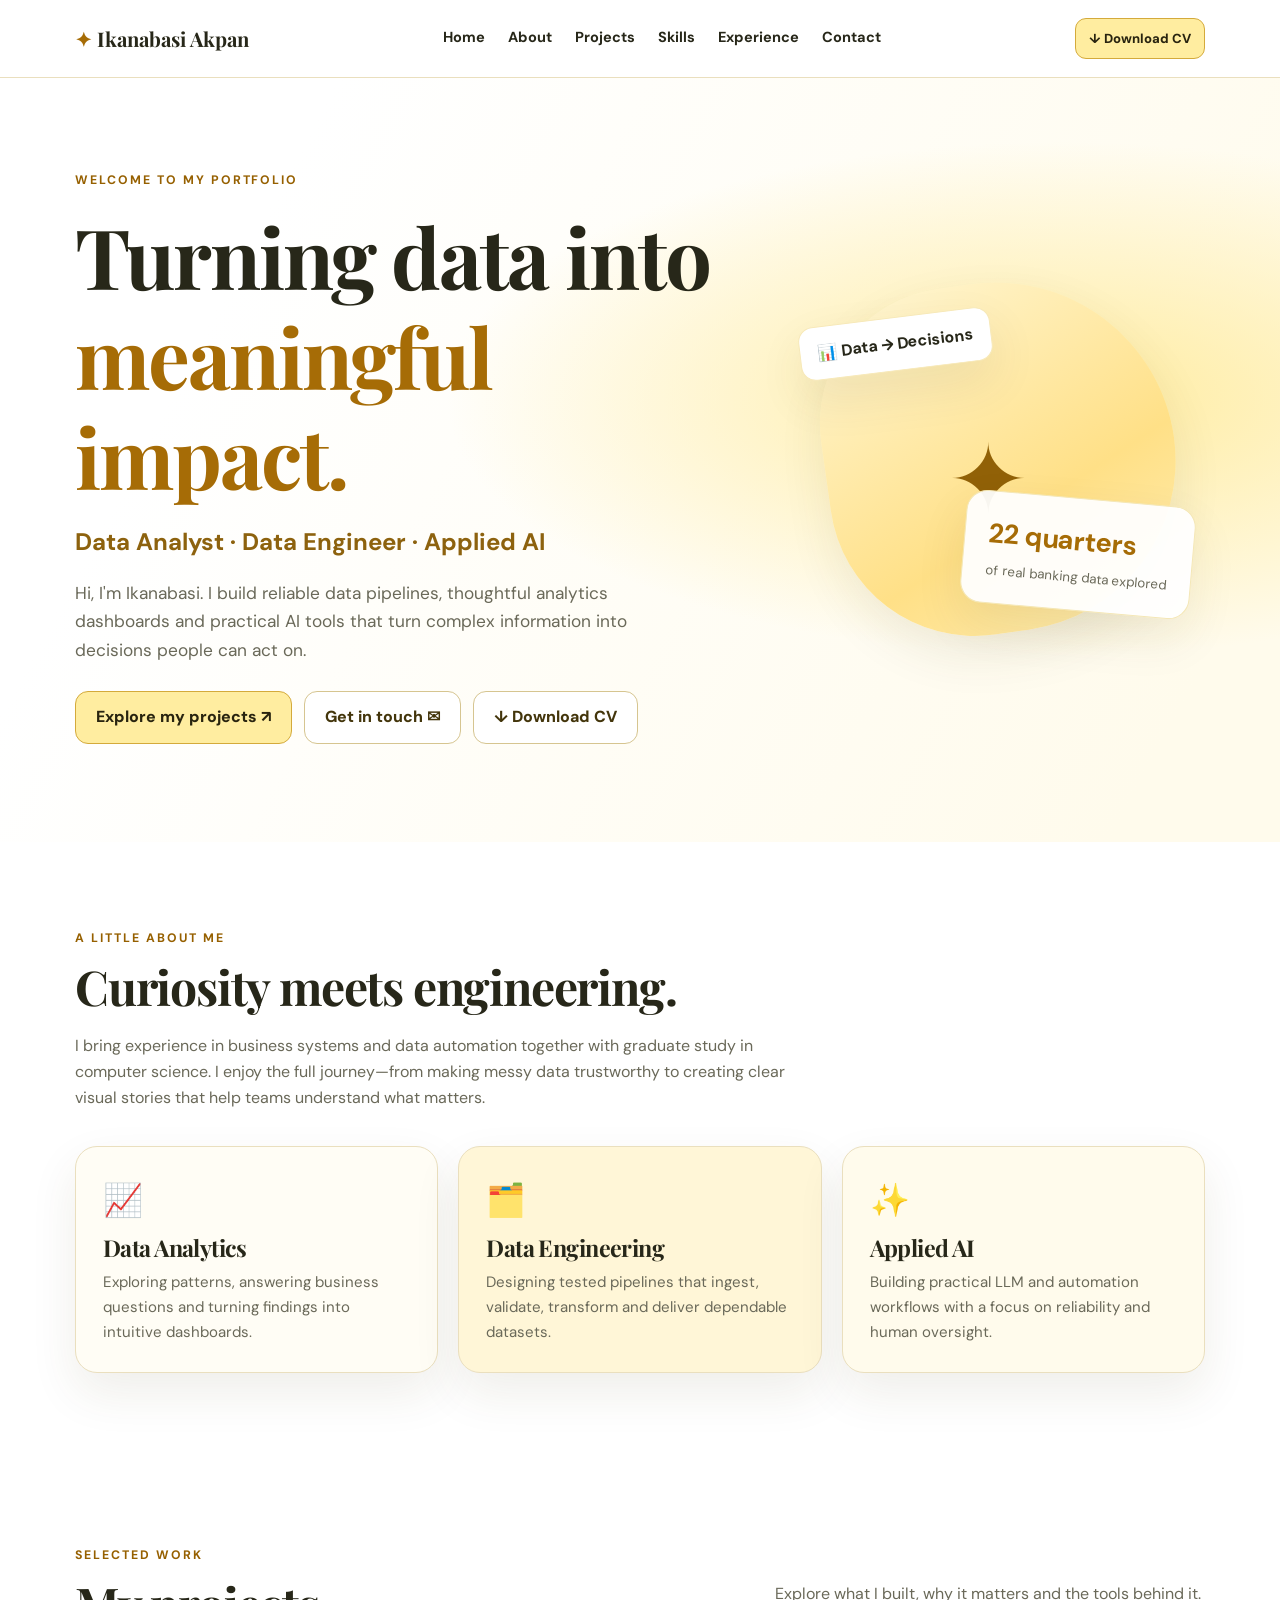
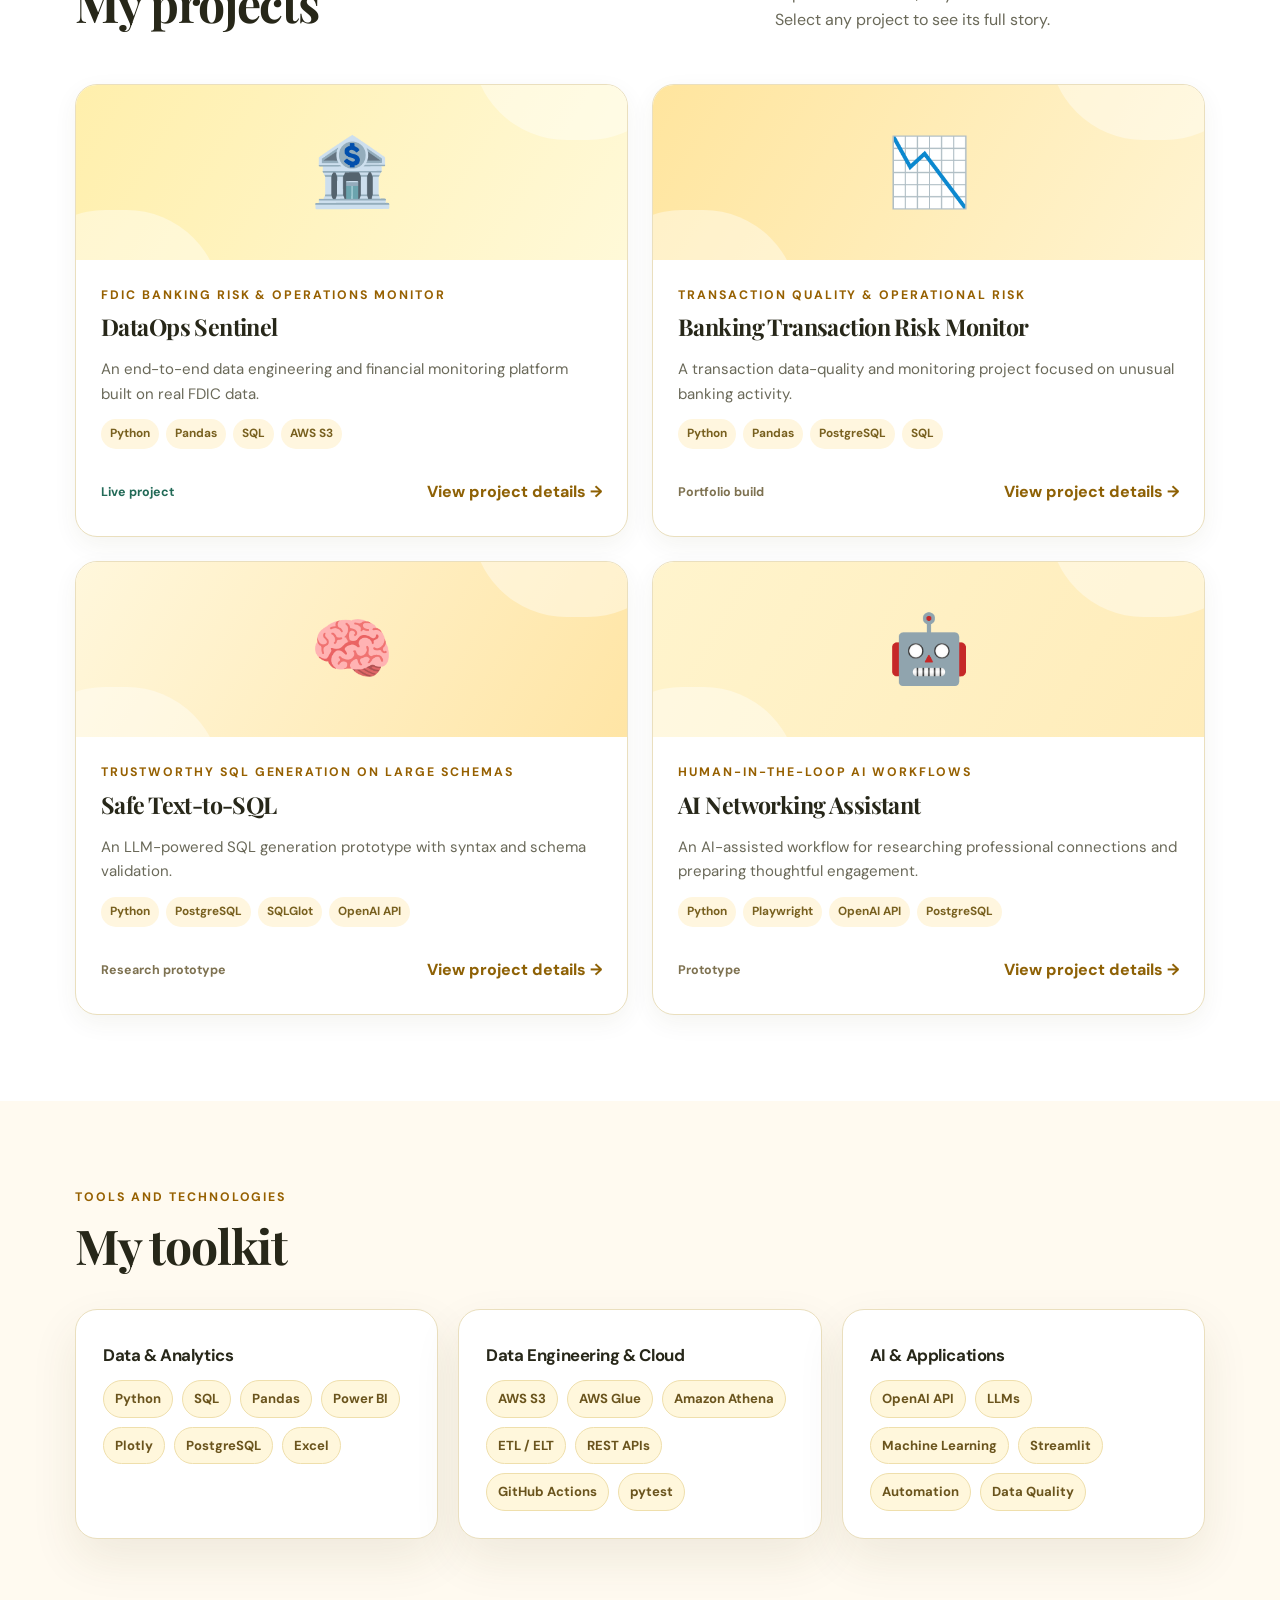
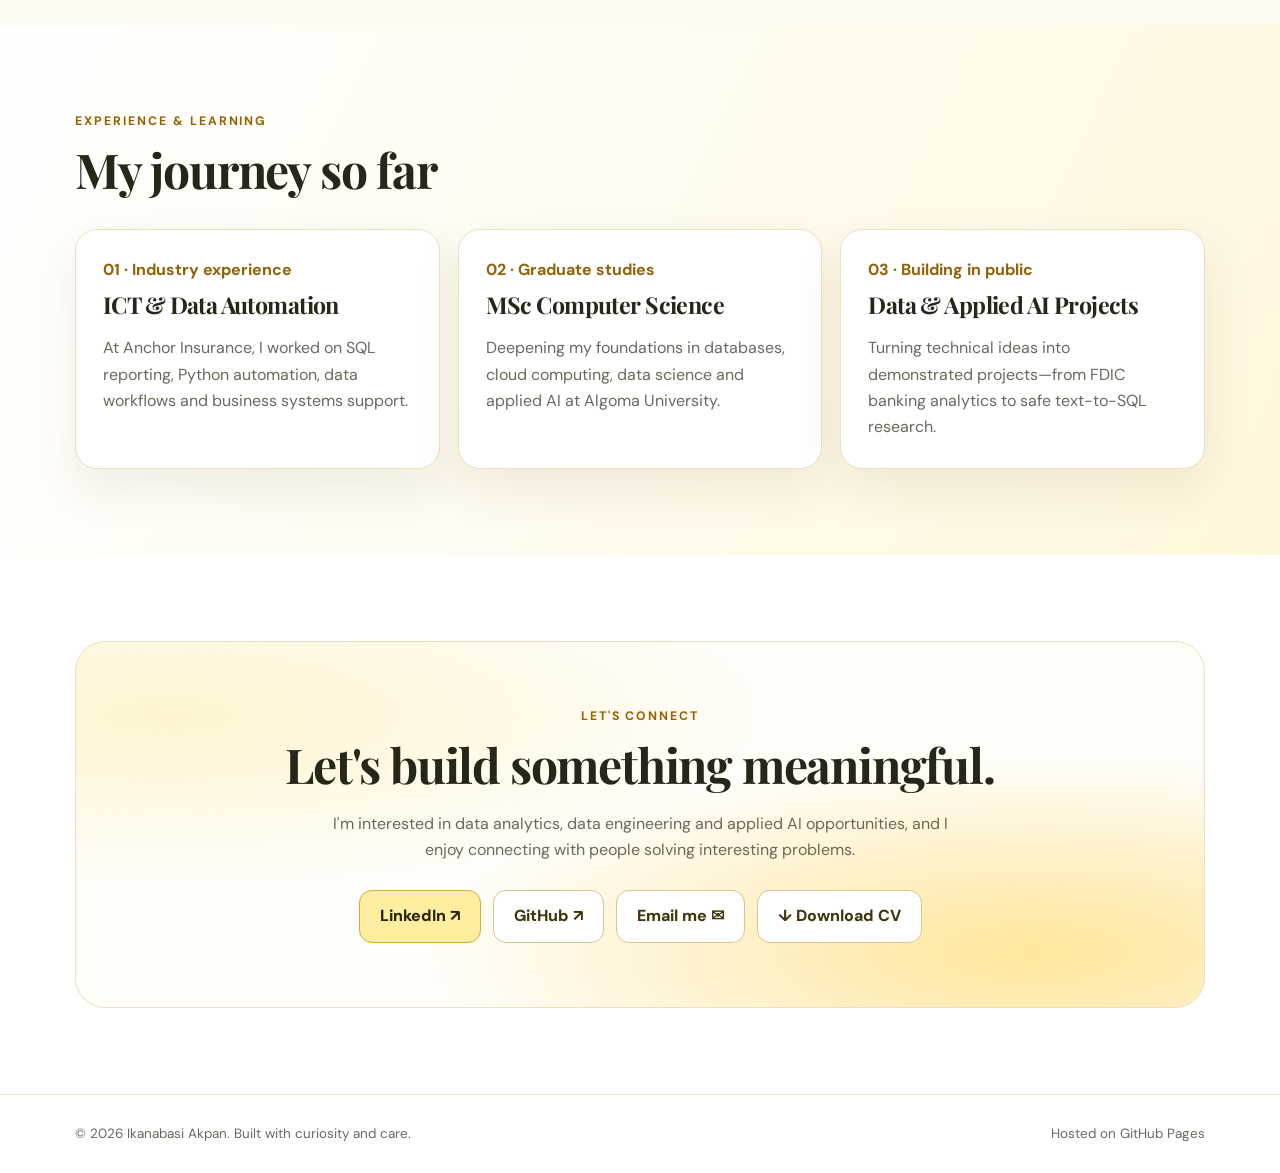
==== commit 15bc5492: "feat: build responsive data portfolio with project details" ====
--- a/index.html
+++ b/index.html
@@ -5,683 +5,33 @@
   <meta charset="UTF-8">
   <meta name="viewport" content="width=device-width, initial-scale=1">
   <meta name="theme-color" content="#ffffff">
-  <meta name="description" content="Ikanabasi Akpan — Data Analyst, Data Engineer and Applied AI portfolio.">
+
+  <meta
+    name="description"
+    content="Ikanabasi Akpan — Data Analyst, Data Engineer and Applied AI portfolio."
+  >
+
   <title>Ikanabasi Akpan | Data & AI Portfolio</title>
 
+  <!-- Google Fonts -->
   <link rel="preconnect" href="https://fonts.googleapis.com">
   <link rel="preconnect" href="https://fonts.gstatic.com" crossorigin>
-  <link href="https://fonts.googleapis.com/css2?family=DM+Sans:wght@400;500;600;700;800&family=Playfair+Display:wght@500;600;700&display=swap" rel="stylesheet">
-
-  <style>
-    :root {
-      --white: #ffffff;
-      --cream: #fffdf6;
-      --butter: #ffeb9a;
-      --butter-light: #fff8da;
-      --yellow: #f6d766;
-      --dark: #292719;
-      --muted: #706d5f;
-      --accent: #9b6b08;
-      --border: #eee3bf;
-      --shadow: 0 16px 40px rgba(88,74,27,.08);
-    }
-
-    * {
-      box-sizing: border-box;
-    }
-
-    html {
-      scroll-behavior: smooth;
-    }
-
-    body {
-      margin: 0;
-      background: var(--white);
-      color: var(--dark);
-      font-family: "DM Sans", sans-serif;
-      line-height: 1.65;
-    }
-
-    h1, h2, h3 {
-      font-family: "Playfair Display", Georgia, serif;
-      line-height: 1.2;
-      letter-spacing: -0.025em;
-    }
-
-    h1 {
-      font-size: clamp(3rem, 6vw, 5rem);
-      margin: 18px 0;
-    }
-
-    h2 {
-      font-size: clamp(2rem, 4vw, 2.9rem);
-      margin: 12px 0 20px;
-    }
-
-    h3 {
-      font-size: 1.4rem;
-      margin: 12px 0;
-    }
-
-    p {
-      color: var(--muted);
-    }
-
-    a {
-      text-decoration: none;
-      color: inherit;
-    }
-
-    button {
-      font: inherit;
-      cursor: pointer;
-    }
-
-    a:focus-visible, button:focus-visible {
-      outline: 3px solid var(--accent);
-      outline-offset: 3px;
-    }
-
-    .container {
-      width: min(1140px, calc(100% - 40px));
-      margin: auto;
-    }
-
-    .section {
-      padding: 90px 0;
-      scroll-margin-top: 100px;
-    }
-
-    .eyebrow {
-      text-transform: uppercase;
-      color: var(--accent);
-      font-size: .77rem;
-      font-weight: 800;
-      letter-spacing: .15em;
-    }
-
-    /* NAVIGATION */
-
-    header {
-      position: sticky;
-      top: 0;
-      z-index: 20;
-      background: rgba(255,255,255,.96);
-      border-bottom: 1px solid var(--border);
-      backdrop-filter: blur(12px);
-    }
-
-    .nav {
-      min-height: 76px;
-      display: flex;
-      align-items: center;
-      justify-content: space-between;
-      gap: 20px;
-    }
-
-    .brand {
-      font-family: "Playfair Display", serif;
-      font-size: 1.25rem;
-      font-weight: 700;
-      white-space: nowrap;
-    }
-
-    .brand span {
-      color: var(--accent);
-    }
-
-    .nav-links {
-      display: flex;
-      align-items: center;
-      gap: 22px;
-      font-size: .9rem;
-      font-weight: 700;
-    }
-
-    .nav-links a:hover {
-      color: var(--accent);
-    }
-
-    /* BUTTONS */
-
-    .btn {
-      display: inline-flex;
-      align-items: center;
-      justify-content: center;
-      gap: 8px;
-      background: var(--butter);
-      border: 1px solid #e6c76d;
-      border-radius: 12px;
-      color: var(--dark);
-      padding: 13px 20px;
-      font-weight: 800;
-      transition: .2s ease;
-    }
-
-    .btn:hover {
-      background: #ffe077;
-      transform: translateY(-2px);
-      box-shadow: var(--shadow);
-    }
-
-    .btn.outline {
-      background: white;
-      border-color: #dccb97;
-    }
-
-    .btn.outline:hover {
-      background: var(--butter-light);
-    }
-
-    .btn.small {
-      padding: 9px 14px;
-      font-size: .83rem;
-    }
-
-    .actions {
-      display: flex;
-      flex-wrap: wrap;
-      gap: 12px;
-      margin-top: 28px;
-    }
-
-    /* HERO */
-
-    .hero {
-      background:
-        radial-gradient(circle at 86% 30%, #ffeb9a 0, transparent 37%),
-        linear-gradient(120deg, #fff 20%, #fffaf0 100%);
-      padding: 110px 0;
-    }
-
-    .hero-inner {
-      display: grid;
-      grid-template-columns: 1.3fr .7fr;
-      align-items: center;
-      gap: 40px;
-    }
-
-    .hero h1 span {
-      color: #a87810;
-    }
-
-    .hero-role {
-      color: #916916;
-      font-weight: 800;
-      font-size: clamp(1rem, 2vw, 1.35rem);
-    }
-
-    .hero-description {
-      max-width: 610px;
-      font-size: 1.08rem;
-    }
-
-    /* Decorative shape, no portrait */
-
-    .hero-decoration {
-      position: relative;
-      height: 330px;
-      display: grid;
-      place-items: center;
-    }
-
-    .yellow-circle {
-      height: 310px;
-      width: 310px;
-      border-radius: 42% 58% 52% 48%;
-      transform: rotate(-12deg);
-      background: linear-gradient(145deg, #fff8d8, #ffe187);
-      box-shadow: var(--shadow);
-    }
-
-    .floating-card {
-      position: absolute;
-      background: white;
-      border: 1px solid var(--border);
-      box-shadow: var(--shadow);
-      border-radius: 18px;
-      padding: 18px;
-      font-weight: 800;
-      transform: rotate(5deg);
-    }
-
-    .floating-card.one {
-      top: 25px;
-      left: 0;
-      transform: rotate(-7deg);
-    }
-
-    .floating-card.two {
-      bottom: 35px;
-      right: 5px;
-    }
-
-    .floating-card strong {
-      color: var(--accent);
-      font-size: 1.4rem;
-      display: block;
-    }
-
-    .hero-star {
-      position: absolute;
-      font-size: 7rem;
-      color: #bc8610;
-    }
-
-    /* ABOUT */
-
-    .intro {
-      max-width: 780px;
-      font-size: 1.06rem;
-    }
-
-    .value-grid {
-      display: grid;
-      grid-template-columns: repeat(3, 1fr);
-      gap: 20px;
-      margin-top: 35px;
-    }
-
-    .value-card {
-      background: var(--cream);
-      border: 1px solid var(--border);
-      border-radius: 22px;
-      padding: 30px;
-      transition: .2s ease;
-    }
-
-    .value-card:nth-child(2) {
-      background: var(--butter-light);
-    }
-
-    .value-card:hover {
-      transform: translateY(-4px);
-      box-shadow: var(--shadow);
-    }
-
-    .value-icon {
-      font-size: 2rem;
-    }
-
-    /* PROJECTS */
-
-    .section-heading {
-      display: flex;
-      justify-content: space-between;
-      align-items: end;
-      gap: 25px;
-    }
-
-    .section-heading p {
-      max-width: 440px;
-    }
-
-    .projects-grid {
-      display: grid;
-      grid-template-columns: repeat(2, 1fr);
-      gap: 24px;
-      margin-top: 35px;
-    }
-
-    .project-card {
-      border: 1px solid var(--border);
-      border-radius: 24px;
-      background: white;
-      overflow: hidden;
-      box-shadow: 0 8px 25px rgba(80,70,30,.05);
-      display: flex;
-      flex-direction: column;
-      transition: .25s ease;
-    }
-
-    .project-card:hover {
-      transform: translateY(-6px);
-      box-shadow: var(--shadow);
-    }
-
-    .project-visual {
-      height: 175px;
-      display: grid;
-      place-items: center;
-      font-size: 4rem;
-      background: linear-gradient(130deg, #ffedac, #fff9dd);
-    }
-
-    .project-card:nth-child(2) .project-visual {
-      background: linear-gradient(130deg, #ffe39b, #fff5ca);
-    }
-
-    .project-card:nth-child(3) .project-visual {
-      background: linear-gradient(130deg, #fff5d3, #ffeeb6);
-    }
-
-    .project-card:nth-child(4) .project-visual {
-      background: linear-gradient(130deg, #fff9df, #ffe6a0);
-    }
-
-    .project-content {
-      padding: 27px;
-      display: flex;
-      flex-direction: column;
-      flex: 1;
-    }
-
-    .project-content p {
-      margin-top: 4px;
-    }
-
-    .project-tags {
-      display: flex;
-      gap: 8px;
-      flex-wrap: wrap;
-      margin-top: 15px;
-    }
-
-    .tag {
-      background: var(--butter-light);
-      padding: 6px 10px;
-      border-radius: 30px;
-      font-size: .75rem;
-      font-weight: 700;
-      color: #756026;
-    }
-
-    .project-foot {
-      display: flex;
-      align-items: center;
-      justify-content: space-between;
-      gap: 10px;
-      margin-top: auto;
-      padding-top: 28px;
-    }
-
-    .project-foot button {
-      border: 0;
-      background: none;
-      color: var(--accent);
-      font-weight: 800;
-    }
-
-    .project-foot button:hover {
-      text-decoration: underline;
-    }
-
-    .project-status {
-      font-size: .78rem;
-      font-weight: 700;
-      color: #746b51;
-    }
-
-    .project-status.live {
-      color: #247054;
-    }
-
-    /* SKILLS */
-
-    #skills {
-      background: #fffaf0;
-    }
-
-    .skills-grid {
-      display: grid;
-      grid-template-columns: repeat(3, 1fr);
-      gap: 22px;
-      margin-top: 35px;
-    }
-
-    .skill-group {
-      background: white;
-      border: 1px solid var(--border);
-      border-radius: 20px;
-      padding: 28px;
-    }
-
-    .skill-group h3 {
-      font-family: "DM Sans", sans-serif;
-      font-size: 1.05rem;
-    }
-
-    .chips {
-      display: flex;
-      flex-wrap: wrap;
-      gap: 9px;
-      margin-top: 17px;
-    }
-
-    .chip {
-      padding: 7px 11px;
-      background: var(--butter-light);
-      border: 1px solid #f0e1af;
-      border-radius: 40px;
-      font-size: .8rem;
-      font-weight: 700;
-      color: #6e5b27;
-    }
-
-    /* EXPERIENCE */
-
-    #experience {
-      background: linear-gradient(120deg, #fff, #fff8df);
-    }
-
-    .experience-grid {
-      display: grid;
-      grid-template-columns: repeat(3, 1fr);
-      gap: 20px;
-      margin-top: 34px;
-    }
-
-    .experience-card {
-      background: white;
-      border: 1px solid var(--border);
-      border-radius: 22px;
-      padding: 27px;
-    }
-
-    .experience-card b {
-      color: var(--accent);
-      font-size: .85rem;
-    }
-
-    /* CONTACT */
-
-    .contact-box {
-      background:
-        radial-gradient(circle at 15% 15%, #fff5c9, transparent 45%),
-        radial-gradient(circle at 90% 80%, #ffe79b, transparent 40%),
-        #fffdf5;
-      border: 1px solid var(--border);
-      border-radius: 30px;
-      padding: 65px 25px;
-      text-align: center;
-    }
-
-    .contact-box p {
-      max-width: 620px;
-      margin: auto;
-    }
-
-    .contact-actions {
-      display: flex;
-      justify-content: center;
-      flex-wrap: wrap;
-      gap: 13px;
-      margin-top: 30px;
-    }
-
-    footer {
-      padding: 30px 0;
-      border-top: 1px solid var(--border);
-      font-size: .85rem;
-      color: var(--muted);
-      text-align: center;
-    }
-
-    /* PROJECT MODAL */
-
-    dialog {
-      width: min(740px, calc(100% - 24px));
-      max-height: 88vh;
-      border: 1px solid var(--border);
-      border-radius: 24px;
-      padding: 0;
-      background: white;
-      color: var(--dark);
-      box-shadow: 0 25px 80px rgba(40,35,15,.25);
-    }
-
-    dialog::backdrop {
-      background: rgba(30,27,18,.58);
-      backdrop-filter: blur(4px);
-    }
-
-    .modal-header {
-      position: relative;
-      padding: 35px 32px 25px;
-      background: linear-gradient(120deg, #fff1b6, #fffdf3);
-    }
-
-    .modal-close {
-      position: absolute;
-      top: 15px;
-      right: 18px;
-      height: 38px;
-      width: 38px;
-      border-radius: 50%;
-      border: 1px solid var(--border);
-      background: white;
-      font-size: 1.4rem;
-    }
-
-    .modal-body {
-      padding: 30px 32px;
-      overflow-y: auto;
-    }
-
-    .modal-body h3 {
-      font-family: "DM Sans", sans-serif;
-      font-size: 1rem;
-      margin-top: 25px;
-    }
-
-    .modal-body li {
-      margin-bottom: 9px;
-      color: var(--muted);
-    }
-
-    .modal-stats {
-      display: grid;
-      grid-template-columns: repeat(3, 1fr);
-      gap: 12px;
-      margin: 24px 0;
-    }
-
-    .modal-stat {
-      background: var(--cream);
-      border: 1px solid var(--border);
-      border-radius: 14px;
-      padding: 16px;
-    }
-
-    .modal-stat strong {
-      display: block;
-      font-size: 1.35rem;
-      color: var(--accent);
-    }
-
-    .modal-stat span {
-      font-size: .75rem;
-      color: var(--muted);
-    }
-
-    .modal-links {
-      display: flex;
-      flex-wrap: wrap;
-      gap: 12px;
-      margin-top: 28px;
-    }
-
-    /* RESPONSIVE */
-
-    @media (max-width: 950px) {
-      .nav-links {
-        gap: 12px;
-        font-size: .8rem;
-      }
-
-      .hero-inner {
-        grid-template-columns: 1fr;
-      }
-
-      .hero-decoration {
-        display: none;
-      }
-    }
-
-    @media (max-width: 750px) {
-      .nav {
-        flex-direction: column;
-        padding: 17px 0;
-      }
-
-      .nav-links {
-        width: 100%;
-        justify-content: center;
-        flex-wrap: wrap;
-      }
-
-      .nav .btn.small {
-        display: none;
-      }
-
-      .value-grid,
-      .skills-grid,
-      .projects-grid,
-      .experience-grid {
-        grid-template-columns: 1fr;
-      }
-
-      .section {
-        padding: 65px 0;
-      }
-
-      .section-heading {
-        display: block;
-      }
-    }
-
-    @media (max-width: 450px) {
-      .hero {
-        padding: 65px 0;
-      }
-
-      .modal-stats {
-        grid-template-columns: 1fr 1fr;
-      }
-
-      .modal-header,
-      .modal-body {
-        padding-left: 20px;
-        padding-right: 20px;
-      }
-    }
-
-    @media (prefers-reduced-motion: reduce) {
-      html {
-        scroll-behavior: auto;
-      }
-      .btn, .project-card {
-        transition: none;
-      }
-    }
-  </style>
+
+  <link
+    href="https://fonts.googleapis.com/css2?family=DM+Sans:wght@400;500;600;700;800&family=Playfair+Display:wght@500;600;700&display=swap"
+    rel="stylesheet"
+  >
+
+  <!-- Our stylesheet -->
+  <link rel="stylesheet" href="style.css">
 </head>
 
 <body>
 
-  <!-- NAVIGATION -->
+  <!-- HEADER -->
   <header>
-    <nav class="container nav">
+    <nav class="container nav" aria-label="Main navigation">
+
       <a class="brand" href="#home">
         <span>✦</span> Ikanabasi Akpan
       </a>
@@ -702,65 +52,76 @@
       >
         ↓ Download CV
       </a>
+
     </nav>
   </header>
 
   <main>
 
-    <!-- HERO -->
+    <!-- HOME / HERO -->
     <section class="hero" id="home">
+
       <div class="container hero-inner">
 
-        <div>
-          <div class="eyebrow">Welcome to my portfolio</div>
+        <div class="hero-content">
+
+          <div class="eyebrow">
+            Welcome to my portfolio
+          </div>
 
           <h1>
             Turning data into
-            <span>meaningful impact.</span>
+            <span class="accent-text">meaningful impact.</span>
           </h1>
 
           <div class="hero-role">
             Data Analyst · Data Engineer · Applied AI
           </div>
 
-          <p class="hero-description">
+          <p class="muted">
             Hi, I'm Ikanabasi. I build reliable data pipelines,
-            thoughtful analytics dashboards and practical AI tools
-            that turn complex information into decisions people
-            can act on.
+            thoughtful analytics dashboards and practical AI
+            tools that turn complex information into decisions
+            people can act on.
           </p>
 
           <div class="actions">
+
             <a class="btn" href="#projects">
               Explore my projects ↗
             </a>
 
-            <a class="btn outline" href="#contact">
+            <a class="btn secondary" href="#contact">
               Get in touch ✉
             </a>
 
             <a
-              class="btn outline"
+              class="btn secondary"
               href="assets/Ikanabasi_Akpan_CV.pdf"
               download="Ikanabasi_Akpan_CV.pdf"
             >
               ↓ Download CV
             </a>
-          </div>
-        </div>
-
-        <div class="hero-decoration" aria-hidden="true">
-          <div class="yellow-circle"></div>
-          <div class="hero-star">✦</div>
-
-          <div class="floating-card one">
+
+          </div>
+        </div>
+
+        <!-- Abstract decorative design, no portrait -->
+        <div class="hero-art" aria-hidden="true">
+
+          <div class="orb"></div>
+
+          <div class="floating-icon">✦</div>
+
+          <div class="tiny">
             📊 Data → Decisions
           </div>
 
-          <div class="floating-card two">
+          <div class="art-card">
             <strong>22 quarters</strong>
-            Real banking data explored
-          </div>
+            <small>of real banking data explored</small>
+          </div>
+
         </div>
 
       </div>
@@ -768,14 +129,19 @@
 
     <!-- ABOUT -->
     <section class="section" id="about">
+
       <div class="container">
 
-        <div class="eyebrow">A little about me</div>
+        <div class="eyebrow">
+          A little about me
+        </div>
+
         <h2>Curiosity meets engineering.</h2>
 
-        <p class="intro">
+        <p class="intro muted">
           I bring experience in business systems and data automation
           together with graduate study in computer science.
+
           I enjoy the full journey—from making messy data trustworthy
           to creating clear visual stories that help teams understand
           what matters.
@@ -783,27 +149,33 @@
 
         <div class="value-grid">
 
-          <article class="value-card">
-            <div class="value-icon">📈</div>
+          <article class="tile">
+            <div class="tile-icon">📈</div>
+
             <h3>Data Analytics</h3>
-            <p>
-              Exploring patterns, answering business questions
-              and turning findings into intuitive dashboards.
-            </p>
-          </article>
-
-          <article class="value-card">
-            <div class="value-icon">🗂️</div>
+
+            <p>
+              Exploring patterns, answering business questions and
+              turning findings into intuitive dashboards.
+            </p>
+          </article>
+
+          <article class="tile">
+            <div class="tile-icon">🗂️</div>
+
             <h3>Data Engineering</h3>
+
             <p>
               Designing tested pipelines that ingest, validate,
               transform and deliver dependable datasets.
             </p>
           </article>
 
-          <article class="value-card">
-            <div class="value-icon">✨</div>
+          <article class="tile">
+            <div class="tile-icon">✨</div>
+
             <h3>Applied AI</h3>
+
             <p>
               Building practical LLM and automation workflows
               with a focus on reliability and human oversight.
@@ -811,20 +183,34 @@
           </article>
 
         </div>
+
       </div>
     </section>
 
     <!-- PROJECTS -->
     <section class="section" id="projects">
+
       <div class="container">
 
         <div class="section-heading">
+
           <div>
-            <div class="eyebrow">Selected work</div>
+            <div class="eyebrow">
+              Selected work
+            </div>
+
             <h2>My projects</h2>
           </div>
-        </div>
-
+
+          <p class="muted">
+            Explore what I built, why it matters and
+            the tools behind it. Select any project
+            to see its full story.
+          </p>
+
+        </div>
+
+        <!-- JavaScript generates the project cards here -->
         <div class="projects-grid" id="projectGrid"></div>
 
       </div>
@@ -832,14 +218,19 @@
 
     <!-- SKILLS -->
     <section class="section" id="skills">
+
       <div class="container">
 
-        <div class="eyebrow">Tools and technologies</div>
+        <div class="eyebrow">
+          Tools and technologies
+        </div>
+
         <h2>My toolkit</h2>
 
         <div class="skills-grid">
 
           <article class="skill-group">
+
             <h3>Data & Analytics</h3>
 
             <div class="chips">
@@ -849,10 +240,13 @@
               <span class="chip">Power BI</span>
               <span class="chip">Plotly</span>
               <span class="chip">PostgreSQL</span>
+              <span class="chip">Excel</span>
             </div>
+
           </article>
 
           <article class="skill-group">
+
             <h3>Data Engineering & Cloud</h3>
 
             <div class="chips">
@@ -860,12 +254,15 @@
               <span class="chip">AWS Glue</span>
               <span class="chip">Amazon Athena</span>
               <span class="chip">ETL / ELT</span>
+              <span class="chip">REST APIs</span>
               <span class="chip">GitHub Actions</span>
               <span class="chip">pytest</span>
             </div>
+
           </article>
 
           <article class="skill-group">
+
             <h3>AI & Applications</h3>
 
             <div class="chips">
@@ -873,9 +270,10 @@
               <span class="chip">LLMs</span>
               <span class="chip">Machine Learning</span>
               <span class="chip">Streamlit</span>
-              <span class="chip">REST APIs</span>
               <span class="chip">Automation</span>
+              <span class="chip">Data Quality</span>
             </div>
+
           </article>
 
         </div>
@@ -884,63 +282,84 @@
 
     <!-- EXPERIENCE -->
     <section class="section" id="experience">
+
       <div class="container">
 
-        <div class="eyebrow">Experience & learning</div>
+        <div class="eyebrow">
+          Experience & learning
+        </div>
+
         <h2>My journey so far</h2>
 
-        <div class="experience-grid">
-
-          <article class="experience-card">
+        <div class="timeline">
+
+          <article class="timeline-item">
+
             <b>01 · Industry experience</b>
+
             <h3>ICT & Data Automation</h3>
-            <p>
-              I've worked on SQL reporting,
+
+            <p>
+              At Anchor Insurance, I worked on SQL reporting,
               Python automation, data workflows and business
               systems support.
             </p>
-          </article>
-
-          <article class="experience-card">
+
+          </article>
+
+          <article class="timeline-item">
+
             <b>02 · Graduate studies</b>
+
             <h3>MSc Computer Science</h3>
-            <p>
-              Deepening my foundations in databases, cloud
-              computing, data science and applied AI at
-              Algoma University.
-            </p>
-          </article>
-
-          <article class="experience-card">
+
+            <p>
+              Deepening my foundations in databases,
+              cloud computing, data science and applied AI
+              at Algoma University.
+            </p>
+
+          </article>
+
+          <article class="timeline-item">
+
             <b>03 · Building in public</b>
-            <h3>Portfolio Projects</h3>
+
+            <h3>Data & Applied AI Projects</h3>
+
             <p>
               Turning technical ideas into demonstrated
-              projects, from FDIC banking analytics to
-              safe text-to-SQL research.
-            </p>
-          </article>
-
-        </div>
+              projects—from FDIC banking analytics
+              to safe text-to-SQL research.
+            </p>
+
+          </article>
+
+        </div>
+
       </div>
     </section>
 
     <!-- CONTACT -->
     <section class="section" id="contact">
+
       <div class="container">
 
         <div class="contact-box">
-          <div class="eyebrow">Let's connect</div>
+
+          <div class="eyebrow">
+            Let's connect
+          </div>
 
           <h2>Let's build something meaningful.</h2>
 
-          <p>
+          <p class="muted">
             I'm interested in data analytics, data engineering
             and applied AI opportunities, and I enjoy connecting
             with people solving interesting problems.
           </p>
 
-          <div class="contact-actions">
+          <div class="actions contact-actions">
 
             <a
               class="btn"
@@ -952,7 +371,7 @@
             </a>
 
             <a
-              class="btn outline"
+              class="btn secondary"
               href="https://github.com/Ikanabasi"
               target="_blank"
               rel="noopener noreferrer"
@@ -961,14 +380,14 @@
             </a>
 
             <a
-              class="btn outline"
-              href="mailto:ikanabasi123@gmail.com"
+              class="btn secondary"
+              href="mailto:YOUR_EMAIL@example.com"
             >
               Email me ✉
             </a>
 
             <a
-              class="btn outline"
+              class="btn secondary"
               href="assets/Ikanabasi_Akpan_CV.pdf"
               download="Ikanabasi_Akpan_CV.pdf"
             >
@@ -976,6 +395,7 @@
             </a>
 
           </div>
+
         </div>
 
       </div>
@@ -985,16 +405,27 @@
 
   <!-- FOOTER -->
   <footer>
-    <div class="container">
-      © <span id="year"></span> Ikanabasi Akpan.
+    <div class="container footer-inner">
+
+      <span>
+        © <span id="year"></span> Ikanabasi Akpan.
+        Built with curiosity and care.
+      </span>
+
+      <span>
+        Hosted on GitHub Pages
+      </span>
+
     </div>
   </footer>
 
-  <!-- CLICKABLE PROJECT DETAILS -->
+  <!-- PROJECT DETAILS POPUP -->
   <dialog id="projectDialog" aria-labelledby="modalTitle">
 
-    <div class="modal-header">
+    <div class="modal-head">
+
       <button
+        type="button"
         class="modal-close"
         id="modalClose"
         aria-label="Close project details"
@@ -1002,9 +433,14 @@
         ×
       </button>
 
-      <div class="eyebrow" id="modalStatus"></div>
+      <div class="eyebrow" id="modalEyebrow">
+        Project details
+      </div>
+
       <h2 id="modalTitle"></h2>
-      <p id="modalSubtitle"></p>
+
+      <p class="muted" id="modalSubtitle"></p>
+
     </div>
 
     <div class="modal-body">
@@ -1014,7 +450,7 @@
       <div class="modal-stats" id="modalStats"></div>
 
       <h3>The problem</h3>
-      <p id="modalProblem"></p>
+      <p class="muted" id="modalProblem"></p>
 
       <h3>What I built</h3>
       <ul id="modalBuilt"></ul>
@@ -1022,365 +458,16 @@
       <h3>Tools & technologies</h3>
       <div class="chips" id="modalTech"></div>
 
-      <p id="modalNote"></p>
-
-      <div class="modal-links" id="modalLinks"></div>
+      <div class="notice" id="modalNote"></div>
+
+      <div class="modal-actions" id="modalLinks"></div>
 
     </div>
+
   </dialog>
 
-  <script>
-    const projects = [
-      {
-        id: "sentinel",
-        title: "DataOps Sentinel",
-        subtitle: "FDIC Banking Risk & Operations Monitor",
-        icon: "🏦",
-        status: "Live project",
-        live: true,
-
-        short:
-          "An end-to-end banking data engineering and financial monitoring platform built using real FDIC data.",
-
-        description:
-          "I built a banking data platform that collects FDIC financial records through an API, transforms them into validated datasets and powers an interactive dashboard for exploring bank performance and monitoring signals.",
-
-        problem:
-          "Banking financial data can be difficult to work with when it is fragmented, inconsistent or not readily available for analysis. I wanted to build a reliable process that transforms raw financial reports into meaningful information.",
-
-        built: [
-          "Ingested and processed 102,983 bank-quarter records.",
-          "Built Bronze, Silver and Gold data layers.",
-          "Processed 22 historical reporting quarters.",
-          "Implemented automated data-quality validation.",
-          "Used AWS S3, Glue and Athena for cloud storage and analytics.",
-          "Created eight Gold SQL monitoring views.",
-          "Developed an interactive Streamlit dashboard.",
-          "Implemented automated testing and GitHub Actions workflows.",
-          "Published a free public dashboard using validated portfolio snapshots."
-        ],
-
-        stats: [
-          ["102,983", "Financial records"],
-          ["22", "Reporting quarters"],
-          ["4,313", "Latest-quarter banks"]
-        ],
-
-        tech: [
-          "Python", "Pandas", "SQL",
-          "AWS S3", "Athena", "AWS Glue",
-          "Streamlit", "Plotly", "GitHub Actions"
-        ],
-
-        note:
-          "The public dashboard uses validated static portfolio snapshots. Unattended new-quarter publishing has not yet been production-proven.",
-
-        links: [
-          [
-            "View Live Dashboard",
-            "https://data-ops-sentinel.streamlit.app/"
-          ],
-          [
-            "View GitHub Repository",
-            "https://github.com/Ikanabasi/data-ops-sentinel"
-          ]
-        ]
-      },
-
-      {
-        id: "risk",
-        title: "Banking Transaction Risk Monitor",
-        subtitle: "Transaction Analytics & Data Quality",
-        icon: "📊",
-        status: "Portfolio build",
-        live: false,
-
-        short:
-          "A banking transaction quality and risk-monitoring project focused on identifying unusual activity.",
-
-        description:
-          "This project explores how to validate banking transactions, reject inconsistent records and build indicators for potentially unusual transaction behaviour.",
-
-        problem:
-          "Banking transactions can contain missing identifiers, duplicates and inconsistent values. Reliable risk analysis requires trustworthy data.",
-
-        built: [
-          "Designed reusable data-validation rules.",
-          "Separated valid and rejected transactions.",
-          "Created explicit rejection reasons.",
-          "Designed transaction-risk monitoring indicators."
-        ],
-
-        stats: [
-          ["100K", "Sample transactions"],
-          ["Python", "Data cleaning"],
-          ["SQL", "Analytics"]
-        ],
-
-        tech: [
-          "Python", "Pandas", "SQL",
-          "PostgreSQL", "Data Quality"
-        ],
-
-        note:
-          "Portfolio build. Planned analytics components are not presented as fully deployed.",
-
-        links: []
-      },
-
-      {
-        id: "textsql",
-        title: "Safe Text-to-SQL",
-        subtitle: "Trustworthy SQL Generation",
-        icon: "🧠",
-        status: "Research prototype",
-        live: false,
-
-        short:
-          "An LLM-powered SQL generation prototype with parsing and schema-validation safeguards.",
-
-        description:
-          "This research project explores how an LLM can generate SQL queries while using validation checks to reduce unsafe or incorrect outputs.",
-
-        problem:
-          "Large language models can generate SQL that looks correct but contains invalid tables, columns or logic.",
-
-        built: [
-          "Implemented PostgreSQL schema introspection.",
-          "Used SQLGlot to parse generated queries.",
-          "Designed table and column validation.",
-          "Explored abstention and SQL failure classification."
-        ],
-
-        stats: [
-          ["SQLGlot", "Parsing"],
-          ["Schema", "Validation"],
-          ["LLM", "Research"]
-        ],
-
-        tech: [
-          "Python", "PostgreSQL", "SQLGlot",
-          "OpenAI API", "LLMs"
-        ],
-
-        note:
-          "Ongoing research prototype, not a production SQL assistant.",
-
-        links: []
-      },
-
-      {
-        id: "network",
-        title: "AI Networking Assistant",
-        subtitle: "Human-in-the-Loop AI Workflows",
-        icon: "🤖",
-        status: "Prototype",
-        live: false,
-
-        short:
-          "An AI-assisted networking workflow for discovering and reviewing relevant professional connections.",
-
-        description:
-          "This project explores how agentic AI can help a professional discover relevant connections, track activity and prepare meaningful engagement suggestions.",
-
-        problem:
-          "Professional networking requires research, context and thoughtful follow-up. Fully automated engagement can produce unreliable results.",
-
-        built: [
-          "Prototyped professional connection discovery.",
-          "Designed candidate ranking and tracking.",
-          "Explored activity monitoring.",
-          "Designed human review and approval workflows."
-        ],
-
-        stats: [
-          ["AI", "Workflows"],
-          ["Human", "Approval"],
-          ["Agentic", "Prototype"]
-        ],
-
-        tech: [
-          "Python", "Playwright", "OpenAI API",
-          "PostgreSQL", "Streamlit"
-        ],
-
-        note:
-          "Research prototype with human oversight; not a fully deployed automatic outreach system.",
-
-        links: []
-      }
-    ];
-
-    const grid = document.getElementById("projectGrid");
-    const dialog = document.getElementById("projectDialog");
-
-    let previousFocus = null;
-
-    // Create project cards automatically.
-    projects.forEach(project => {
-      const card = document.createElement("article");
-      card.className = "project-card";
-
-      const visual = document.createElement("div");
-      visual.className = "project-visual";
-      visual.textContent = project.icon;
-
-      const content = document.createElement("div");
-      content.className = "project-content";
-
-      const eyebrow = document.createElement("div");
-      eyebrow.className = "eyebrow";
-      eyebrow.textContent = project.subtitle;
-
-      const title = document.createElement("h3");
-      title.textContent = project.title;
-
-      const description = document.createElement("p");
-      description.textContent = project.short;
-
-      const tags = document.createElement("div");
-      tags.className = "project-tags";
-
-      project.tech.slice(0, 4).forEach(technology => {
-        const tag = document.createElement("span");
-        tag.className = "tag";
-        tag.textContent = technology;
-        tags.appendChild(tag);
-      });
-
-      const foot = document.createElement("div");
-      foot.className = "project-foot";
-
-      const status = document.createElement("span");
-      status.className =
-        "project-status" + (project.live ? " live" : "");
-      status.textContent = project.status;
-
-      const button = document.createElement("button");
-      button.type = "button";
-      button.textContent = "View project details →";
-      button.setAttribute(
-        "aria-label",
-        "View details for " + project.title
-      );
-
-      button.addEventListener("click", () => {
-        openProject(project.id);
-      });
-
-      foot.append(status, button);
-      content.append(eyebrow, title, description, tags, foot);
-      card.append(visual, content);
-      grid.appendChild(card);
-    });
-
-    // Open project details.
-    function openProject(id) {
-      const project = projects.find(item => item.id === id);
-
-      if (!project) return;
-
-      previousFocus = document.activeElement;
-
-      document.getElementById("modalStatus").textContent =
-        project.status;
-
-      document.getElementById("modalTitle").textContent =
-        project.title;
-
-      document.getElementById("modalSubtitle").textContent =
-        project.subtitle;
-
-      document.getElementById("modalDescription").textContent =
-        project.description;
-
-      document.getElementById("modalProblem").textContent =
-        project.problem;
-
-      document.getElementById("modalNote").textContent =
-        project.note;
-
-      const stats = document.getElementById("modalStats");
-      stats.replaceChildren();
-
-      project.stats.forEach(([value, label]) => {
-        const box = document.createElement("div");
-        box.className = "modal-stat";
-
-        const strong = document.createElement("strong");
-        strong.textContent = value;
-
-        const text = document.createElement("span");
-        text.textContent = label;
-
-        box.append(strong, text);
-        stats.appendChild(box);
-      });
-
-      const built = document.getElementById("modalBuilt");
-      built.replaceChildren();
-
-      project.built.forEach(item => {
-        const li = document.createElement("li");
-        li.textContent = item;
-        built.appendChild(li);
-      });
-
-      const tech = document.getElementById("modalTech");
-      tech.replaceChildren();
-
-      project.tech.forEach(item => {
-        const span = document.createElement("span");
-        span.className = "chip";
-        span.textContent = item;
-        tech.appendChild(span);
-      });
-
-      const links = document.getElementById("modalLinks");
-      links.replaceChildren();
-
-      if (project.links.length === 0) {
-        const note = document.createElement("p");
-        note.textContent =
-          "Project links will be added when ready.";
-        links.appendChild(note);
-      } else {
-        project.links.forEach(([label, url], index) => {
-          const link = document.createElement("a");
-
-          link.href = url;
-          link.target = "_blank";
-          link.rel = "noopener noreferrer";
-
-          link.className =
-            index === 0 ? "btn" : "btn outline";
-
-          link.textContent = label + " ↗";
-          links.appendChild(link);
-        });
-      }
-
-      dialog.showModal();
-    }
-
-    document.getElementById("modalClose")
-      .addEventListener("click", () => {
-        dialog.close();
-      });
-
-    dialog.addEventListener("click", event => {
-      if (event.target === dialog) {
-        dialog.close();
-      }
-    });
-
-    dialog.addEventListener("close", () => {
-      if (previousFocus) previousFocus.focus();
-    });
-
-    document.getElementById("year").textContent =
-      new Date().getFullYear();
-  </script>
+  <!-- Our JavaScript -->
+  <script src="script.js" defer></script>
 
 </body>
 </html>
--- a/style.css
+++ b/style.css
@@ -0,0 +1,894 @@
+
+/* ====================================
+   IKANABASI AKPAN PORTFOLIO
+   WHITE & BUTTER YELLOW THEME
+==================================== */
+
+/* THEME COLORS */
+
+:root {
+  --ink: #272719;
+  --muted: #6a6959;
+
+  --gold: #e8b834;
+  --gold-dark: #a66c06;
+
+  --butter: #ffeda0;
+  --butter-light: #fff7d7;
+
+  --cream: #fffdf5;
+  --white: #ffffff;
+
+  --line: #eadfbe;
+
+  --shadow: 0 20px 48px rgba(79, 66, 22, 0.09);
+}
+
+/* GENERAL RESET */
+
+* {
+  box-sizing: border-box;
+}
+
+html {
+  scroll-behavior: smooth;
+}
+
+body {
+  margin: 0;
+  background: var(--white);
+  color: var(--ink);
+  font-family: "DM Sans", sans-serif;
+  line-height: 1.65;
+}
+
+a {
+  color: inherit;
+  text-decoration: none;
+}
+
+button {
+  font: inherit;
+  cursor: pointer;
+}
+
+button:focus-visible,
+a:focus-visible {
+  outline: 3px solid #bd7a00;
+  outline-offset: 4px;
+}
+
+.container {
+  width: min(1130px, calc(100% - 44px));
+  margin-inline: auto;
+}
+
+.section {
+  padding: 86px 0;
+  scroll-margin-top: 90px;
+}
+
+/* TYPOGRAPHY */
+
+.eyebrow {
+  font-size: 0.77rem;
+  letter-spacing: 0.16em;
+  font-weight: 700;
+  text-transform: uppercase;
+  color: #966000;
+}
+
+h1,
+h2,
+h3 {
+  font-family: "Playfair Display", Georgia, serif;
+  letter-spacing: -0.025em;
+  line-height: 1.2;
+}
+
+h1 {
+  font-size: clamp(3rem, 6.5vw, 5.4rem);
+  margin: 16px 0;
+}
+
+h2 {
+  font-size: clamp(2rem, 4vw, 3rem);
+  margin: 10px 0 17px;
+}
+
+h3 {
+  font-size: 1.45rem;
+  margin: 8px 0;
+}
+
+p {
+  color: var(--muted);
+}
+
+.muted {
+  color: var(--muted);
+}
+
+.accent-text {
+  color: var(--gold-dark);
+}
+
+/* NAVIGATION */
+
+header {
+  position: sticky;
+  top: 0;
+  z-index: 10;
+
+  background: rgba(255, 255, 255, 0.96);
+  backdrop-filter: blur(14px);
+
+  border-bottom: 1px solid var(--line);
+}
+
+.nav {
+  min-height: 77px;
+
+  display: flex;
+  align-items: center;
+  justify-content: space-between;
+
+  gap: 20px;
+}
+
+.brand {
+  font-family: "Playfair Display", Georgia, serif;
+  font-size: 1.26rem;
+  font-weight: 700;
+  white-space: nowrap;
+}
+
+.brand span {
+  color: var(--gold-dark);
+}
+
+.nav-links {
+  display: flex;
+  gap: 23px;
+  align-items: center;
+
+  font-size: 0.91rem;
+  font-weight: 700;
+}
+
+.nav-links a:hover {
+  color: var(--gold-dark);
+}
+
+/* BUTTONS */
+
+.btn {
+  display: inline-flex;
+  align-items: center;
+  justify-content: center;
+  gap: 9px;
+
+  padding: 12px 20px;
+
+  border: 1px solid #d4aa3b;
+  border-radius: 13px;
+
+  background: var(--butter);
+  color: #29240f;
+
+  font-weight: 800;
+
+  transition:
+    transform 0.2s,
+    background 0.2s,
+    box-shadow 0.2s;
+}
+
+.btn:hover {
+  transform: translateY(-2px);
+  background: #ffe178;
+  box-shadow: 0 11px 25px rgba(153, 114, 15, 0.16);
+}
+
+.btn.secondary {
+  background: white;
+  color: #43350b;
+  border-color: #d6c590;
+}
+
+.btn.secondary:hover {
+  background: var(--butter-light);
+}
+
+.btn.small {
+  font-size: 0.82rem;
+  padding: 9px 13px;
+  border-radius: 11px;
+}
+
+.nav .btn.small {
+  white-space: nowrap;
+}
+
+.actions {
+  display: flex;
+  flex-wrap: wrap;
+  gap: 12px;
+  margin-top: 27px;
+}
+
+/* HERO SECTION */
+
+.hero {
+  position: relative;
+  overflow: hidden;
+
+  background:
+    radial-gradient(
+      ellipse at 83% 42%,
+      #ffeca1 0,
+      transparent 41%
+    ),
+    linear-gradient(
+      118deg,
+      #ffffff 20%,
+      #fffbec 90%
+    );
+
+  padding: 92px 0 98px;
+}
+
+.hero-inner {
+  display: grid;
+  grid-template-columns: 1.25fr 0.75fr;
+  align-items: center;
+  gap: 35px;
+}
+
+.hero-content p {
+  max-width: 580px;
+  font-size: 1.08rem;
+}
+
+.hero-role {
+  color: #8d620e;
+  font-weight: 700;
+  font-size: clamp(1.1rem, 2.4vw, 1.5rem);
+}
+
+/* Decorative hero — no portrait */
+
+.hero-art {
+  min-height: 360px;
+  position: relative;
+
+  display: grid;
+  place-items: center;
+}
+
+.hero-art .orb {
+  width: min(100%, 350px);
+  aspect-ratio: 1;
+
+  border-radius: 43% 57% 54% 46%;
+
+  background: linear-gradient(
+    155deg,
+    #fff7d6,
+    #ffe087 63%,
+    #ffedb2
+  );
+
+  box-shadow: var(--shadow);
+  transform: rotate(-8deg);
+}
+
+.floating-icon {
+  position: absolute;
+  top: 125px;
+  left: calc(50% - 52px);
+
+  font-size: 6rem;
+  color: #916107;
+}
+
+.hero-art .tiny {
+  position: absolute;
+  top: 40px;
+  left: 5px;
+
+  background: white;
+  border: 1px solid #f7e9b9;
+  border-radius: 15px;
+
+  padding: 13px 17px;
+
+  font-weight: 700;
+  box-shadow: var(--shadow);
+
+  transform: rotate(-7deg);
+}
+
+.hero-art .art-card {
+  position: absolute;
+  inset: auto 12px 26px auto;
+
+  background: rgba(255, 255, 255, 0.94);
+  border: 1px solid #f4e7b7;
+  border-radius: 21px;
+
+  padding: 20px 23px;
+  box-shadow: var(--shadow);
+
+  transform: rotate(5deg);
+}
+
+.hero-art .art-card strong {
+  display: block;
+  font-size: 1.7rem;
+  color: var(--gold-dark);
+}
+
+.hero-art .art-card small {
+  color: var(--muted);
+}
+
+/* ABOUT SECTION */
+
+.intro {
+  max-width: 720px;
+}
+
+.value-grid {
+  display: grid;
+  grid-template-columns: repeat(3, 1fr);
+
+  gap: 20px;
+  margin-top: 34px;
+}
+
+.tile {
+  border: 1px solid var(--line);
+  border-radius: 22px;
+
+  padding: 27px;
+
+  background: var(--cream);
+  box-shadow: var(--shadow);
+}
+
+.tile:nth-child(2) {
+  background: #fff6d7;
+}
+
+.tile:nth-child(3) {
+  background: #fffbec;
+}
+
+.tile-icon {
+  font-size: 2rem;
+}
+
+.tile p {
+  margin: 8px 0 0;
+  font-size: 0.94rem;
+}
+
+/* PROJECTS SECTION */
+
+.section-heading {
+  display: flex;
+  align-items: end;
+  justify-content: space-between;
+  gap: 22px;
+}
+
+.section-heading p {
+  max-width: 430px;
+}
+
+.projects-grid {
+  display: grid;
+  grid-template-columns: repeat(2, 1fr);
+
+  gap: 24px;
+  margin-top: 34px;
+}
+
+.project-card {
+  background: white;
+  border: 1px solid var(--line);
+  border-radius: 22px;
+
+  overflow: hidden;
+
+  display: flex;
+  flex-direction: column;
+
+  box-shadow: 0 8px 24px rgba(75, 62, 20, 0.06);
+
+  transition:
+    transform 0.22s,
+    box-shadow 0.22s;
+}
+
+.project-card:hover {
+  transform: translateY(-5px);
+  box-shadow: var(--shadow);
+}
+
+.project-visual {
+  height: 175px;
+
+  display: grid;
+  place-items: center;
+
+  position: relative;
+  overflow: hidden;
+}
+
+.project-visual::before,
+.project-visual::after {
+  content: "";
+  position: absolute;
+
+  width: 210px;
+  height: 210px;
+  border-radius: 45%;
+
+  opacity: 0.4;
+  background: white;
+}
+
+.project-visual::before {
+  left: -65px;
+  bottom: -160px;
+}
+
+.project-visual::after {
+  right: -55px;
+  top: -155px;
+}
+
+.project-visual span {
+  font-size: 4.2rem;
+  z-index: 1;
+}
+
+.visual-pink {
+  background: linear-gradient(120deg, #ffefac, #fff9d8);
+}
+
+.visual-yellow {
+  background: linear-gradient(120deg, #ffe59e, #fff4d1);
+}
+
+.visual-purple {
+  background: linear-gradient(120deg, #fff7dc, #ffe5a5);
+}
+
+.visual-peach {
+  background: linear-gradient(120deg, #fff4cd, #ffecb9);
+}
+
+.project-content {
+  padding: 25px;
+
+  display: flex;
+  flex: 1;
+  flex-direction: column;
+}
+
+.project-content .project-tags {
+  margin-top: 13px;
+
+  display: flex;
+  gap: 7px;
+  flex-wrap: wrap;
+}
+
+.project-content .project-tags span {
+  font-size: 0.74rem;
+  font-weight: 700;
+
+  border-radius: 999px;
+
+  background: #fff6df;
+  padding: 5px 9px;
+
+  color: #78601f;
+}
+
+.project-content p {
+  font-size: 0.94rem;
+  margin: 8px 0 0;
+}
+
+.project-foot {
+  margin-top: auto;
+  padding-top: 24px;
+
+  display: flex;
+  align-items: center;
+  justify-content: space-between;
+
+  gap: 8px;
+}
+
+.project-foot button {
+  border: 0;
+  background: transparent;
+
+  color: #8e6105;
+
+  font-weight: 800;
+  padding: 6px 0;
+}
+
+.project-foot button:hover {
+  text-decoration: underline;
+}
+
+.status {
+  font-size: 0.78rem;
+  font-weight: 700;
+  color: #7e7251;
+}
+
+.status.live {
+  color: #226a57;
+}
+
+/* SKILLS SECTION */
+
+#skills {
+  background: #fffaf0;
+}
+
+.skills-grid {
+  display: grid;
+  grid-template-columns: repeat(3, 1fr);
+
+  gap: 20px;
+  margin-top: 34px;
+}
+
+.skill-group {
+  background: white;
+  border: 1px solid var(--line);
+  border-radius: 22px;
+
+  padding: 27px;
+  box-shadow: var(--shadow);
+}
+
+.skill-group h3 {
+  font-family: "DM Sans", sans-serif;
+  font-size: 1.05rem;
+}
+
+.chips {
+  display: flex;
+  flex-wrap: wrap;
+  gap: 9px;
+
+  margin-top: 15px;
+}
+
+.chip {
+  font-size: 0.82rem;
+  font-weight: 700;
+
+  background: #fff7dc;
+  border: 1px solid #efdfac;
+
+  color: #6a541d;
+
+  padding: 7px 11px;
+  border-radius: 999px;
+}
+
+/* EXPERIENCE SECTION */
+
+#experience {
+  background: linear-gradient(115deg, #ffffff, #fff7dc);
+}
+
+.timeline {
+  display: grid;
+  grid-template-columns: repeat(3, 1fr);
+
+  gap: 18px;
+  margin-top: 30px;
+}
+
+.timeline-item {
+  background: white;
+  border: 1px solid var(--line);
+  border-radius: 22px;
+
+  padding: 27px;
+  box-shadow: var(--shadow);
+}
+
+.timeline-item b {
+  color: #916107;
+}
+
+.timeline-item p {
+  margin-bottom: 0;
+}
+
+/* CONTACT SECTION */
+
+.contact-box {
+  text-align: center;
+
+  border-radius: 30px;
+  padding: 64px 24px;
+
+  background:
+    radial-gradient(
+      ellipse at 8% 20%,
+      #fff5d0 0,
+      transparent 40%
+    ),
+    radial-gradient(
+      ellipse at 85% 85%,
+      #ffe69b 0,
+      transparent 44%
+    ),
+    #fffdf7;
+
+  border: 1px solid var(--line);
+}
+
+.contact-box p {
+  max-width: 650px;
+  margin-inline: auto;
+}
+
+.contact-actions {
+  justify-content: center;
+}
+
+/* FOOTER */
+
+footer {
+  padding: 28px 0;
+
+  border-top: 1px solid var(--line);
+
+  font-size: 0.84rem;
+  color: var(--muted);
+}
+
+.footer-inner {
+  display: flex;
+  justify-content: space-between;
+
+  gap: 15px;
+  flex-wrap: wrap;
+}
+
+/* PROJECT POPUP */
+
+dialog {
+  width: min(720px, calc(100% - 24px));
+  max-height: min(88vh, 860px);
+
+  border: 1px solid var(--line);
+  border-radius: 25px;
+
+  padding: 0;
+
+  background: white;
+  color: var(--ink);
+
+  box-shadow: 0 30px 90px rgba(48, 40, 19, 0.33);
+}
+
+dialog::backdrop {
+  background: rgba(37, 32, 15, 0.57);
+  backdrop-filter: blur(4px);
+}
+
+.modal-head {
+  padding: 29px 30px 20px;
+
+  background: linear-gradient(
+    110deg,
+    #fff2ba,
+    #fffdf2
+  );
+
+  position: relative;
+}
+
+.modal-head h2 {
+  margin: 7px 0;
+}
+
+.modal-close {
+  position: absolute;
+  right: 18px;
+  top: 15px;
+
+  width: 38px;
+  height: 38px;
+
+  border: 1px solid #e2d3a2;
+  border-radius: 50%;
+
+  background: white;
+
+  font-size: 1.35rem;
+}
+
+.modal-body {
+  padding: 26px 30px 32px;
+}
+
+.modal-body h3 {
+  font-family: "DM Sans", sans-serif;
+  font-size: 1.04rem;
+
+  margin-top: 22px;
+}
+
+.modal-body ul {
+  padding-left: 21px;
+  color: #5f5848;
+}
+
+.modal-body li {
+  margin-bottom: 8px;
+}
+
+.modal-stats {
+  display: grid;
+  grid-template-columns: repeat(3, 1fr);
+
+  gap: 10px;
+  margin: 23px 0;
+}
+
+.modal-stats div {
+  background: var(--cream);
+
+  border: 1px solid var(--line);
+  border-radius: 14px;
+
+  padding: 14px;
+}
+
+.modal-stats strong {
+  display: block;
+  color: #88600f;
+
+  font-size: 1.25rem;
+}
+
+.modal-stats span {
+  font-size: 0.74rem;
+  color: var(--muted);
+}
+
+.modal-actions {
+  display: flex;
+  gap: 10px;
+  flex-wrap: wrap;
+
+  margin-top: 26px;
+}
+
+.notice {
+  font-size: 0.85rem;
+
+  background: #fff7df;
+  color: #615126;
+
+  padding: 14px;
+  border-radius: 12px;
+}
+
+/* TABLETS */
+
+@media (max-width: 970px) {
+  .nav-links {
+    gap: 13px;
+    font-size: 0.82rem;
+  }
+
+  .nav .btn.small {
+    padding: 8px 10px;
+  }
+}
+
+@media (max-width: 850px) {
+  .hero-inner {
+    grid-template-columns: 1fr;
+  }
+
+  .hero-art {
+    display: none;
+  }
+
+  .value-grid,
+  .skills-grid,
+  .timeline {
+    grid-template-columns: 1fr 1fr;
+  }
+
+  .section {
+    padding: 64px 0;
+  }
+}
+
+/* MOBILE PHONES */
+
+@media (max-width: 700px) {
+  .nav {
+    align-items: flex-start;
+    padding: 16px 0;
+
+    flex-direction: column;
+    gap: 12px;
+  }
+
+  .nav-links {
+    width: 100%;
+
+    overflow-x: auto;
+    white-space: nowrap;
+
+    padding-bottom: 4px;
+  }
+
+  .nav .btn.small {
+    display: none;
+  }
+}
+
+@media (max-width: 620px) {
+  .container {
+    width: min(100% - 32px, 1130px);
+  }
+
+  .hero {
+    padding: 64px 0;
+  }
+
+  .value-grid,
+  .skills-grid,
+  .projects-grid,
+  .timeline {
+    grid-template-columns: 1fr;
+  }
+
+  .section-heading {
+    display: block;
+  }
+
+  .modal-stats {
+    grid-template-columns: 1fr 1fr;
+  }
+
+  .modal-head,
+  .modal-body {
+    padding-inline: 20px;
+  }
+}
+
+/* ACCESSIBILITY */
+
+@media (prefers-reduced-motion: reduce) {
+  html {
+    scroll-behavior: auto;
+  }
+
+  .project-card,
+  .btn {
+    transition: none;
+  }
+}
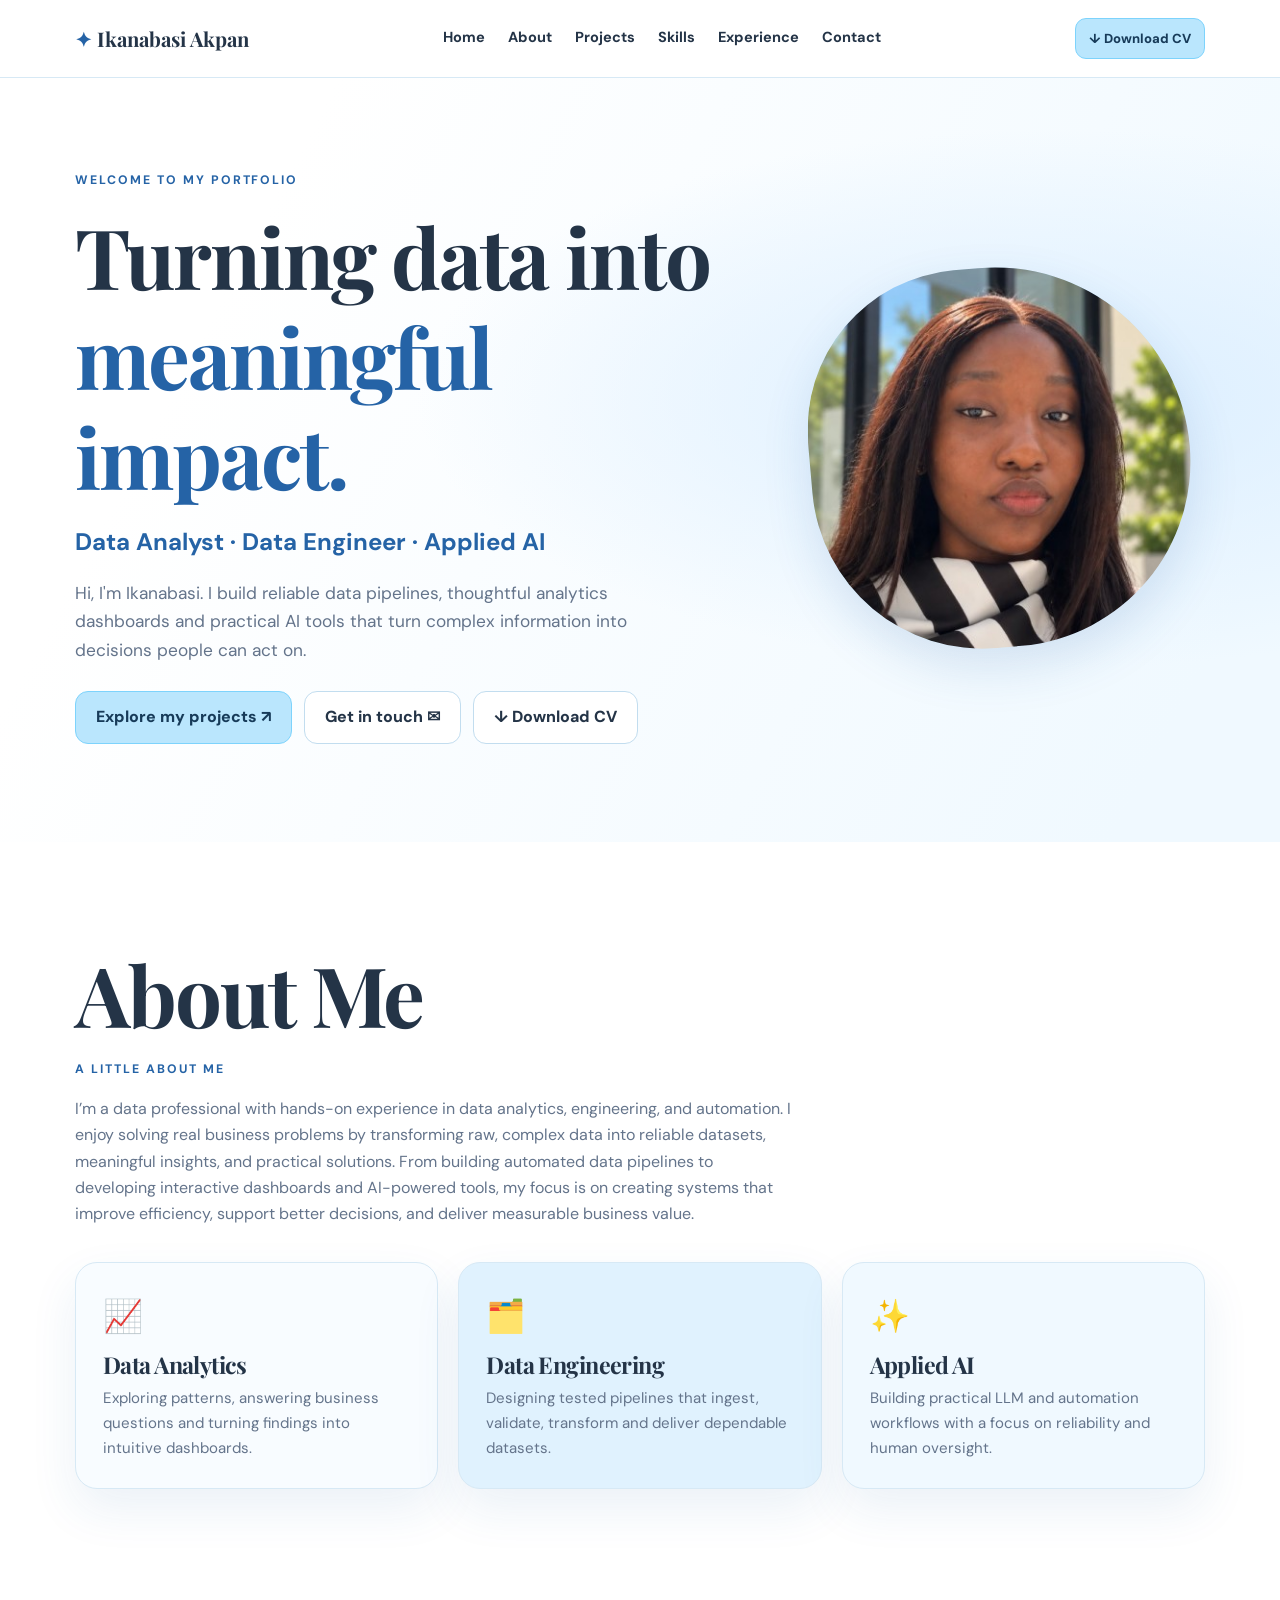
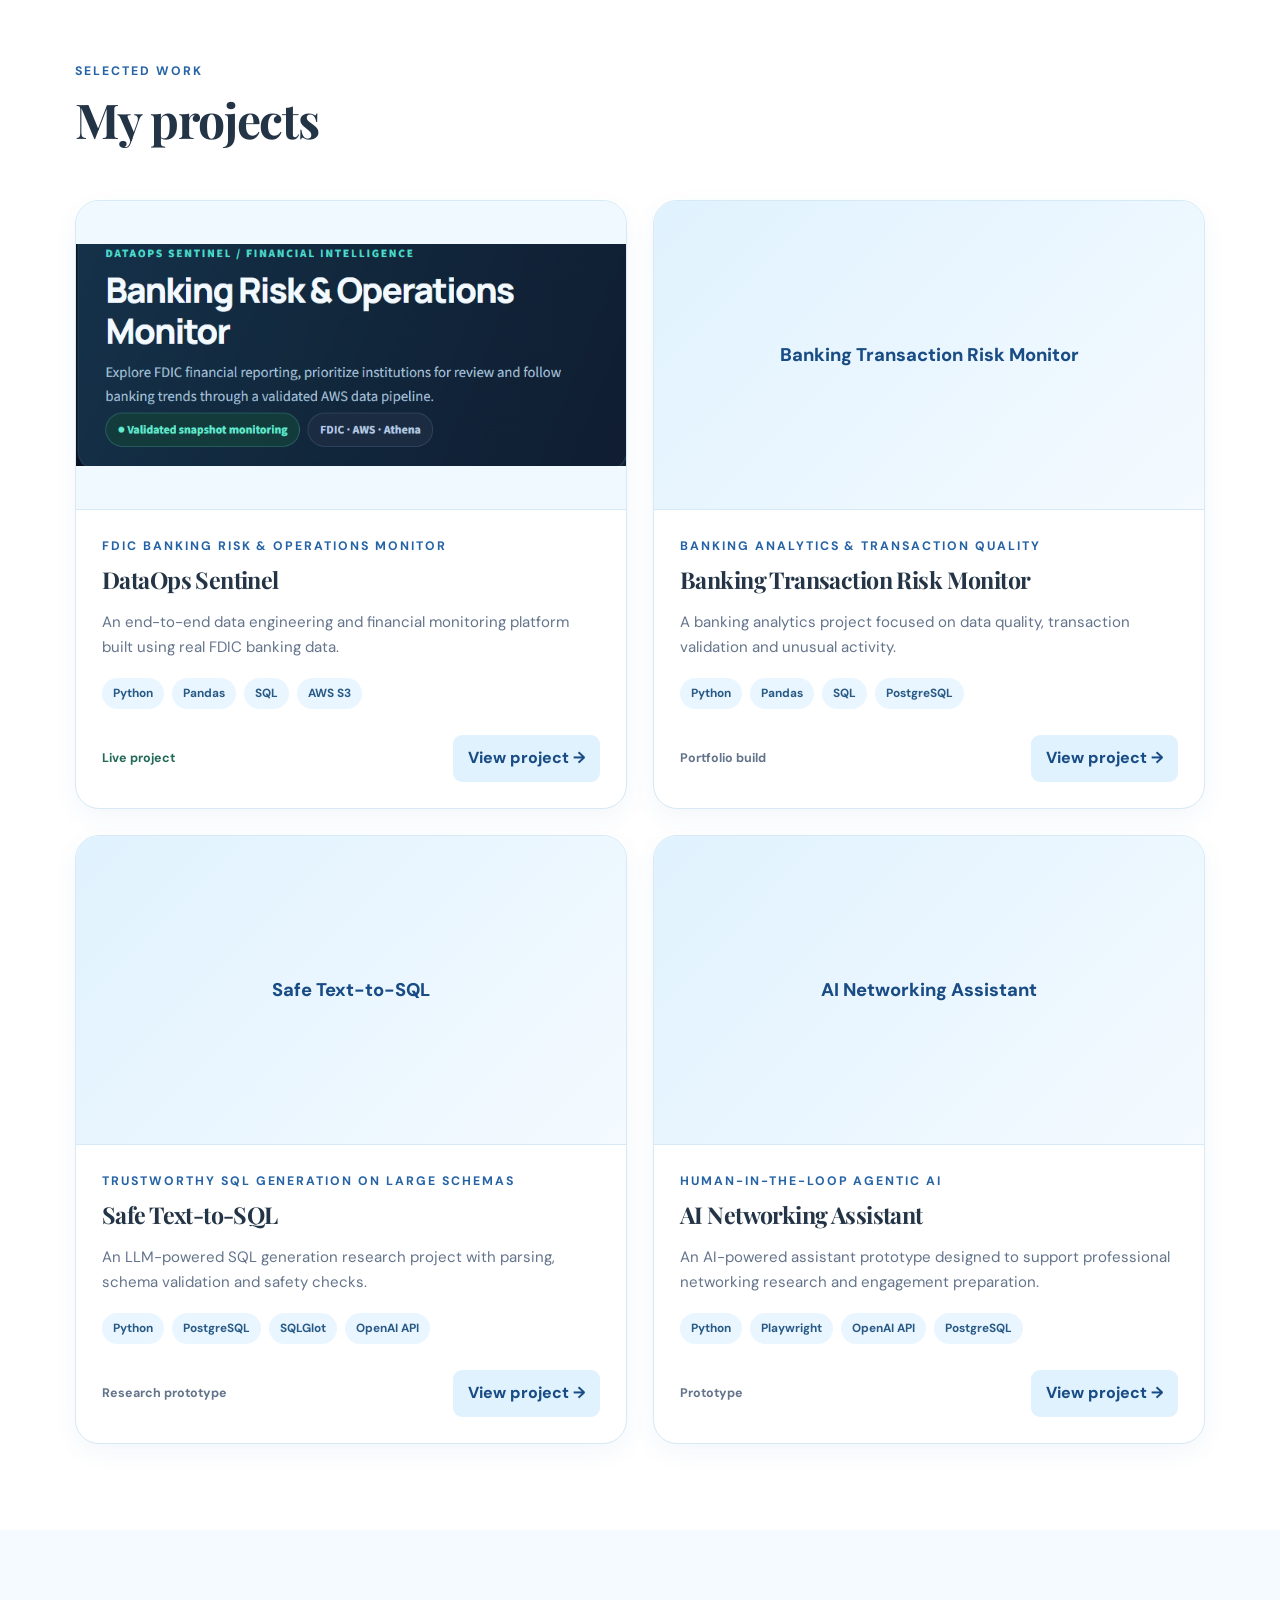
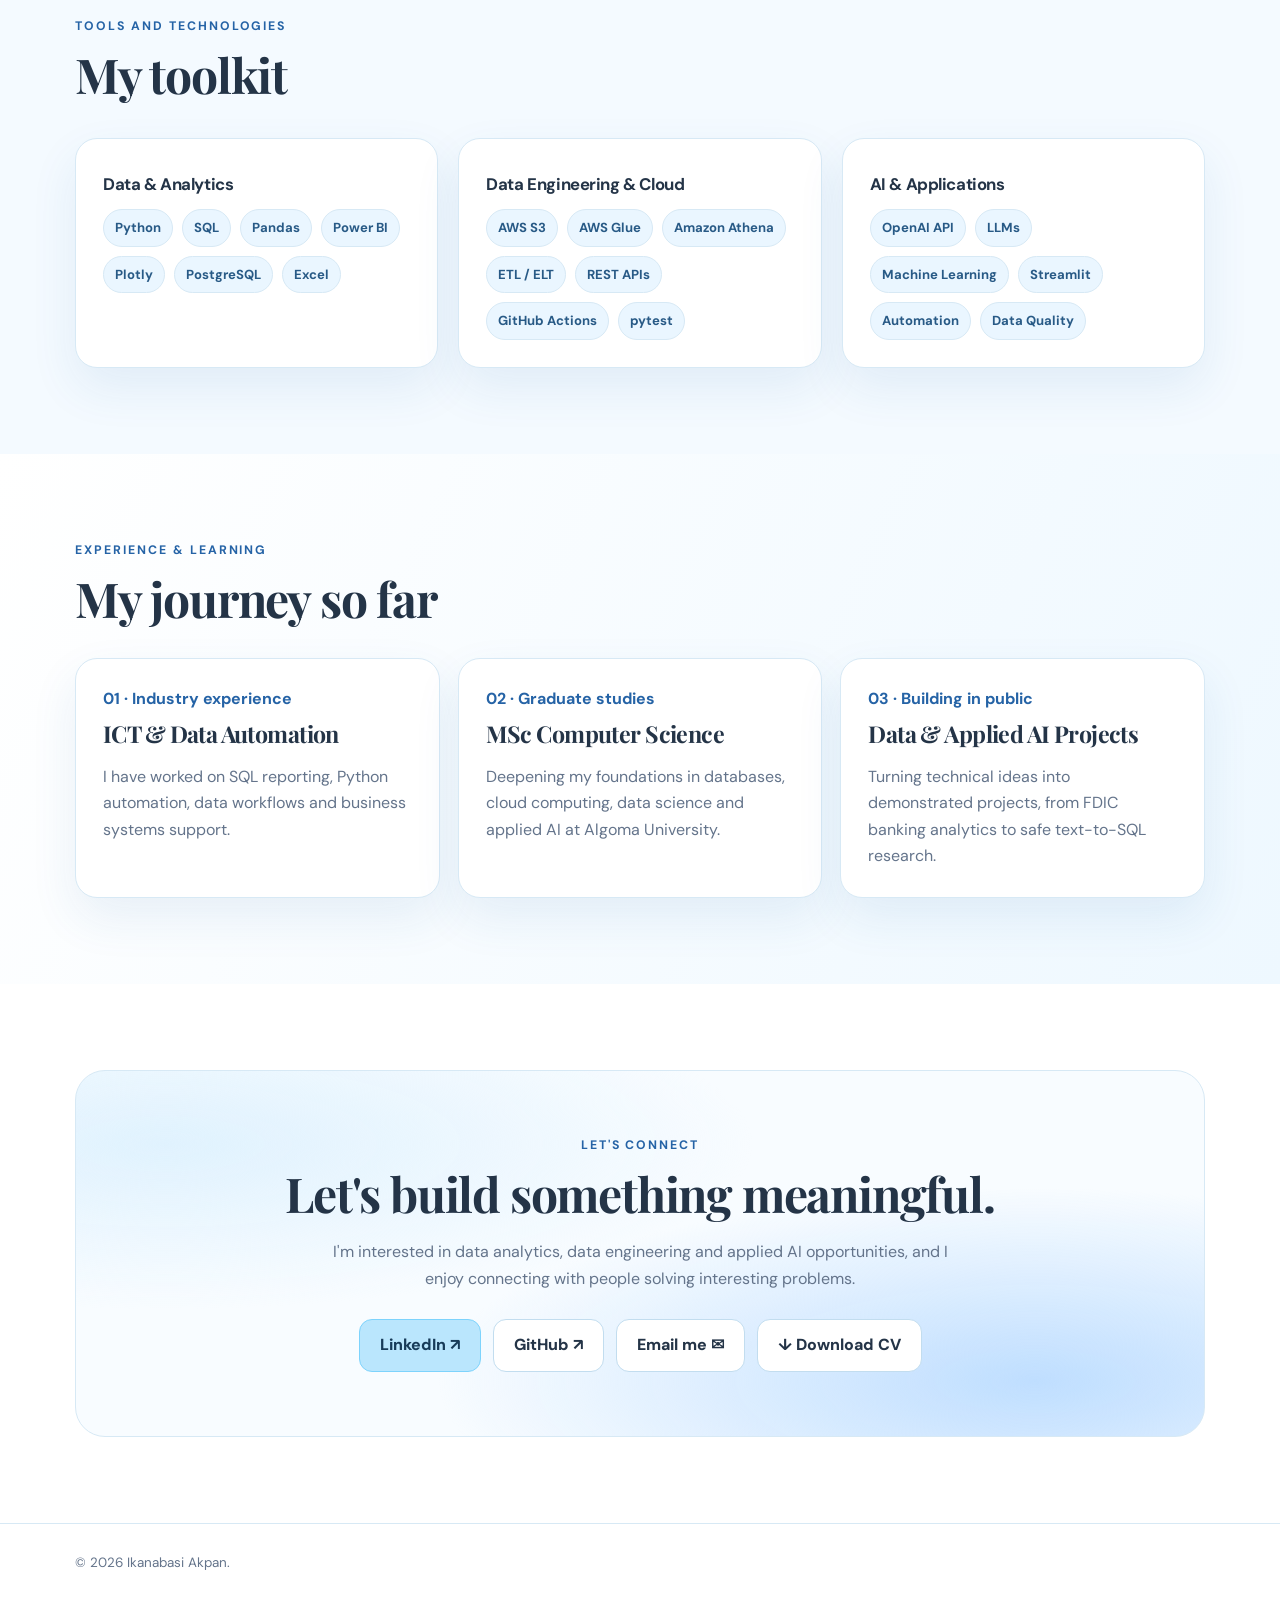
==== commit 7188cc94: "fix: display complete project screenshots without cropping" ====
--- a/index.html
+++ b/index.html
@@ -107,22 +107,22 @@
         </div>
 
         <!-- Abstract decorative design, no portrait -->
-        <div class="hero-art" aria-hidden="true">
-
-          <div class="orb"></div>
-
-          <div class="floating-icon">✦</div>
-
-          <div class="tiny">
-            📊 Data → Decisions
-          </div>
-
-          <div class="art-card">
-            <strong>22 quarters</strong>
-            <small>of real banking data explored</small>
-          </div>
-
-        </div>
+        
+        <!-- Profile photo -->
+        <div class="hero-art">
+
+          <div class="profile-photo-container">
+
+            <img
+              src="assets/my picture.jpg"
+              alt="Portrait of Ikanabasi Akpan"
+              class="profile-photo"
+            >
+
+          </div>
+
+        </div>
+
 
       </div>
     </section>
@@ -132,19 +132,15 @@
 
       <div class="container">
 
+        <h1>About Me</h1>
         <div class="eyebrow">
           A little about me
         </div>
 
-        <h2>Curiosity meets engineering.</h2>
-
         <p class="intro muted">
-          I bring experience in business systems and data automation
-          together with graduate study in computer science.
-
-          I enjoy the full journey—from making messy data trustworthy
-          to creating clear visual stories that help teams understand
-          what matters.
+          I’m a data professional with hands-on experience in data analytics, engineering, and automation. I enjoy solving real business problems by transforming raw, complex data into reliable datasets, meaningful insights, and practical solutions.
+
+          From building automated data pipelines to developing interactive dashboards and AI-powered tools, my focus is on creating systems that improve efficiency, support better decisions, and deliver measurable business value.
         </p>
 
         <div class="value-grid">
@@ -201,12 +197,6 @@
 
             <h2>My projects</h2>
           </div>
-
-          <p class="muted">
-            Explore what I built, why it matters and
-            the tools behind it. Select any project
-            to see its full story.
-          </p>
 
         </div>
 
@@ -300,7 +290,7 @@
             <h3>ICT & Data Automation</h3>
 
             <p>
-              At Anchor Insurance, I worked on SQL reporting,
+             I have worked on SQL reporting,
               Python automation, data workflows and business
               systems support.
             </p>
@@ -329,7 +319,7 @@
 
             <p>
               Turning technical ideas into demonstrated
-              projects—from FDIC banking analytics
+              projects, from FDIC banking analytics
               to safe text-to-SQL research.
             </p>
 
@@ -381,7 +371,7 @@
 
             <a
               class="btn secondary"
-              href="mailto:YOUR_EMAIL@example.com"
+              href="mailto:ikanabasi123@gmail.com"
             >
               Email me ✉
             </a>
@@ -409,11 +399,6 @@
 
       <span>
         © <span id="year"></span> Ikanabasi Akpan.
-        Built with curiosity and care.
-      </span>
-
-      <span>
-        Hosted on GitHub Pages
       </span>
 
     </div>
--- a/style.css
+++ b/style.css
@@ -1,30 +1,40 @@
 
-/* ====================================
-   IKANABASI AKPAN PORTFOLIO
-   WHITE & BUTTER YELLOW THEME
-==================================== */
-
-/* THEME COLORS */
+/* ============================================
+   IKANABASI AKPAN
+   DATA ANALYTICS & ENGINEERING PORTFOLIO
+   LIGHT BLUE + WHITE THEME
+
+   COMPLETE STYLESHEET
+   PROJECT IMAGES DISPLAY WITHOUT CROPPING
+============================================ */
+
+
+/* ============================================
+   1. THEME COLORS
+============================================ */
 
 :root {
-  --ink: #272719;
-  --muted: #6a6959;
-
-  --gold: #e8b834;
-  --gold-dark: #a66c06;
-
-  --butter: #ffeda0;
-  --butter-light: #fff7d7;
-
-  --cream: #fffdf5;
+  --ink: #243447;
+  --muted: #64748b;
+
+  --blue: #2563a6;
+  --blue-dark: #194c84;
+
+  --sky-blue: #bae6fd;
+  --ice-blue: #e0f2fe;
+
+  --cream: #f4faff;
   --white: #ffffff;
 
-  --line: #eadfbe;
-
-  --shadow: 0 20px 48px rgba(79, 66, 22, 0.09);
-}
-
-/* GENERAL RESET */
+  --line: #d7e9f5;
+
+  --shadow: 0 20px 48px rgba(37, 99, 166, 0.09);
+}
+
+
+/* ============================================
+   2. GENERAL RESET
+============================================ */
 
 * {
   box-sizing: border-box;
@@ -38,8 +48,11 @@
   margin: 0;
   background: var(--white);
   color: var(--ink);
+
   font-family: "DM Sans", sans-serif;
   line-height: 1.65;
+
+  -webkit-font-smoothing: antialiased;
 }
 
 a {
@@ -54,7 +67,7 @@
 
 button:focus-visible,
 a:focus-visible {
-  outline: 3px solid #bd7a00;
+  outline: 3px solid var(--blue);
   outline-offset: 4px;
 }
 
@@ -65,17 +78,21 @@
 
 .section {
   padding: 86px 0;
-  scroll-margin-top: 90px;
-}
-
-/* TYPOGRAPHY */
+  scroll-margin-top: 100px;
+}
+
+
+/* ============================================
+   3. TYPOGRAPHY
+============================================ */
 
 .eyebrow {
   font-size: 0.77rem;
   letter-spacing: 0.16em;
   font-weight: 700;
+
   text-transform: uppercase;
-  color: #966000;
+  color: var(--blue);
 }
 
 h1,
@@ -110,10 +127,13 @@
 }
 
 .accent-text {
-  color: var(--gold-dark);
-}
-
-/* NAVIGATION */
+  color: var(--blue);
+}
+
+
+/* ============================================
+   4. NAVIGATION
+============================================ */
 
 header {
   position: sticky;
@@ -121,7 +141,9 @@
   z-index: 10;
 
   background: rgba(255, 255, 255, 0.96);
+
   backdrop-filter: blur(14px);
+  -webkit-backdrop-filter: blur(14px);
 
   border-bottom: 1px solid var(--line);
 }
@@ -140,27 +162,35 @@
   font-family: "Playfair Display", Georgia, serif;
   font-size: 1.26rem;
   font-weight: 700;
+
   white-space: nowrap;
 }
 
 .brand span {
-  color: var(--gold-dark);
+  color: var(--blue);
 }
 
 .nav-links {
   display: flex;
+  align-items: center;
   gap: 23px;
-  align-items: center;
 
   font-size: 0.91rem;
   font-weight: 700;
 }
 
+.nav-links a {
+  transition: color 0.2s ease;
+}
+
 .nav-links a:hover {
-  color: var(--gold-dark);
-}
-
-/* BUTTONS */
+  color: var(--blue);
+}
+
+
+/* ============================================
+   5. BUTTONS
+============================================ */
 
 .btn {
   display: inline-flex;
@@ -170,34 +200,35 @@
 
   padding: 12px 20px;
 
-  border: 1px solid #d4aa3b;
+  border: 1px solid #7dd3fc;
   border-radius: 13px;
 
-  background: var(--butter);
-  color: #29240f;
+  background: var(--sky-blue);
+  color: #173b59;
 
   font-weight: 800;
 
   transition:
-    transform 0.2s,
-    background 0.2s,
-    box-shadow 0.2s;
+    transform 0.2s ease,
+    background 0.2s ease,
+    box-shadow 0.2s ease;
 }
 
 .btn:hover {
   transform: translateY(-2px);
-  background: #ffe178;
-  box-shadow: 0 11px 25px rgba(153, 114, 15, 0.16);
+  background: #93c5fd;
+
+  box-shadow: 0 11px 25px rgba(37, 99, 166, 0.14);
 }
 
 .btn.secondary {
-  background: white;
-  color: #43350b;
-  border-color: #d6c590;
+  background: var(--white);
+  color: var(--ink);
+  border-color: #c2ddef;
 }
 
 .btn.secondary:hover {
-  background: var(--butter-light);
+  background: var(--ice-blue);
 }
 
 .btn.small {
@@ -214,10 +245,14 @@
   display: flex;
   flex-wrap: wrap;
   gap: 12px;
+
   margin-top: 27px;
 }
 
-/* HERO SECTION */
+
+/* ============================================
+   6. HERO SECTION
+============================================ */
 
 .hero {
   position: relative;
@@ -226,13 +261,13 @@
   background:
     radial-gradient(
       ellipse at 83% 42%,
-      #ffeca1 0,
-      transparent 41%
+      #dbeeff 0,
+      transparent 43%
     ),
     linear-gradient(
       118deg,
       #ffffff 20%,
-      #fffbec 90%
+      #f0f9ff 90%
     );
 
   padding: 92px 0 98px;
@@ -241,6 +276,7 @@
 .hero-inner {
   display: grid;
   grid-template-columns: 1.25fr 0.75fr;
+
   align-items: center;
   gap: 35px;
 }
@@ -251,89 +287,73 @@
 }
 
 .hero-role {
-  color: #8d620e;
+  color: var(--blue);
   font-weight: 700;
+
   font-size: clamp(1.1rem, 2.4vw, 1.5rem);
 }
 
-/* Decorative hero — no portrait */
+
+/* ============================================
+   7. HERO PROFILE PHOTO
+============================================ */
 
 .hero-art {
-  min-height: 360px;
+  min-height: 400px;
   position: relative;
 
-  display: grid;
-  place-items: center;
-}
-
-.hero-art .orb {
-  width: min(100%, 350px);
+  display: flex;
+  align-items: center;
+  justify-content: center;
+}
+
+.profile-photo-container {
+  width: min(100%, 380px);
   aspect-ratio: 1;
 
-  border-radius: 43% 57% 54% 46%;
+  position: relative;
+  padding: 12px;
 
   background: linear-gradient(
-    155deg,
-    #fff7d6,
-    #ffe087 63%,
-    #ffedb2
+    145deg,
+    #e0f2fe,
+    #bae6fd,
+    #dbeafe
   );
 
-  box-shadow: var(--shadow);
-  transform: rotate(-8deg);
-}
-
-.floating-icon {
-  position: absolute;
-  top: 125px;
-  left: calc(50% - 52px);
-
-  font-size: 6rem;
-  color: #916107;
-}
-
-.hero-art .tiny {
-  position: absolute;
-  top: 40px;
-  left: 5px;
-
-  background: white;
-  border: 1px solid #f7e9b9;
-  border-radius: 15px;
-
-  padding: 13px 17px;
-
-  font-weight: 700;
-  box-shadow: var(--shadow);
-
-  transform: rotate(-7deg);
-}
-
-.hero-art .art-card {
-  position: absolute;
-  inset: auto 12px 26px auto;
-
-  background: rgba(255, 255, 255, 0.94);
-  border: 1px solid #f4e7b7;
-  border-radius: 21px;
-
-  padding: 20px 23px;
-  box-shadow: var(--shadow);
-
-  transform: rotate(5deg);
-}
-
-.hero-art .art-card strong {
+  border-radius: 45% 55% 52% 48%;
+
+  box-shadow:
+    0 20px 48px rgba(37, 99, 166, 0.15);
+
+  overflow: hidden;
+  transform: rotate(-5deg);
+}
+
+.profile-photo {
+  width: 100%;
+  height: 100%;
+
   display: block;
-  font-size: 1.7rem;
-  color: var(--gold-dark);
-}
-
-.hero-art .art-card small {
-  color: var(--muted);
-}
-
-/* ABOUT SECTION */
+
+  object-fit: cover;
+  object-position: center 30%;
+
+  border-radius: 45% 55% 52% 48%;
+
+  transform: rotate(5deg) scale(1.08);
+
+  transition: transform 0.4s ease;
+}
+
+.profile-photo-container:hover .profile-photo {
+  transform: rotate(5deg) scale(1.14);
+}
+
+
+/* ============================================
+   8. ABOUT SECTION
+============================================ */
 
 .intro {
   max-width: 720px;
@@ -352,17 +372,28 @@
   border-radius: 22px;
 
   padding: 27px;
-
-  background: var(--cream);
+  background: #f8fcff;
+
   box-shadow: var(--shadow);
+
+  transition:
+    transform 0.2s ease,
+    box-shadow 0.2s ease;
 }
 
 .tile:nth-child(2) {
-  background: #fff6d7;
+  background: var(--ice-blue);
 }
 
 .tile:nth-child(3) {
-  background: #fffbec;
+  background: #f0f9ff;
+}
+
+.tile:hover {
+  transform: translateY(-4px);
+
+  box-shadow:
+    0 24px 50px rgba(37, 99, 166, 0.12);
 }
 
 .tile-icon {
@@ -374,12 +405,16 @@
   font-size: 0.94rem;
 }
 
-/* PROJECTS SECTION */
+
+/* ============================================
+   9. PROJECTS SECTION
+============================================ */
 
 .section-heading {
   display: flex;
   align-items: end;
   justify-content: space-between;
+
   gap: 22px;
 }
 
@@ -389,101 +424,181 @@
 
 .projects-grid {
   display: grid;
-  grid-template-columns: repeat(2, 1fr);
-
-  gap: 24px;
+  grid-template-columns: repeat(2, minmax(0, 1fr));
+
+  gap: 26px;
   margin-top: 34px;
 }
 
+
+/* ============================================
+   10. PROJECT CARDS
+============================================ */
+
 .project-card {
-  background: white;
+  background: var(--white);
+
   border: 1px solid var(--line);
-  border-radius: 22px;
+  border-radius: 24px;
 
   overflow: hidden;
 
   display: flex;
   flex-direction: column;
 
-  box-shadow: 0 8px 24px rgba(75, 62, 20, 0.06);
+  box-shadow:
+    0 8px 24px rgba(37, 99, 166, 0.06);
 
   transition:
-    transform 0.22s,
-    box-shadow 0.22s;
+    transform 0.25s ease,
+    box-shadow 0.25s ease,
+    border-color 0.25s ease;
 }
 
 .project-card:hover {
-  transform: translateY(-5px);
-  box-shadow: var(--shadow);
-}
+  transform: translateY(-6px);
+
+  box-shadow:
+    0 22px 45px rgba(37, 99, 166, 0.13);
+
+  border-color: #acd8f5;
+}
+
+
+/* ============================================
+   11. PROJECT IMAGES
+   FULL IMAGE — NO CROPPING
+============================================ */
+
+/*
+  IMPORTANT:
+
+  object-fit: contain displays the entire image.
+
+  It does not cut off the sides or top.
+
+  The card maintains a 16:9 preview area.
+
+  Images with different dimensions will have
+  some empty space around them rather than
+  being cropped.
+
+  Recommended screenshot dimensions:
+  1600 x 900 or 1920 x 1080.
+*/
 
 .project-visual {
-  height: 175px;
-
-  display: grid;
-  place-items: center;
+  width: 100%;
+
+  /* Keep a consistent screenshot display area */
+  aspect-ratio: 16 / 9;
+  height: auto;
 
   position: relative;
   overflow: hidden;
-}
+
+  display: flex;
+  align-items: center;
+  justify-content: center;
+
+  background: #f0f9ff;
+
+  border-bottom: 1px solid var(--line);
+}
+
+/* Remove old decorative circles and overlays */
 
 .project-visual::before,
 .project-visual::after {
-  content: "";
+  content: none;
+  display: none;
+}
+
+/* Actual project image */
+
+.project-image {
+  width: 100%;
+  height: 100%;
+
+  display: block;
+
+  object-fit: contain;
+  object-position: center;
+
+  /* No zooming: preserve full screenshot */
+  transition: filter 0.25s ease;
+}
+
+/* Subtle hover highlight without cropping */
+
+.project-card:hover .project-image {
+  filter: brightness(1.025);
+}
+
+/* Fallback if screenshot is missing */
+
+.project-image-fallback {
+  display: none;
+
   position: absolute;
-
-  width: 210px;
-  height: 210px;
-  border-radius: 45%;
-
-  opacity: 0.4;
-  background: white;
-}
-
-.project-visual::before {
-  left: -65px;
-  bottom: -160px;
-}
-
-.project-visual::after {
-  right: -55px;
-  top: -155px;
-}
-
-.project-visual span {
-  font-size: 4.2rem;
-  z-index: 1;
-}
-
-.visual-pink {
-  background: linear-gradient(120deg, #ffefac, #fff9d8);
-}
-
-.visual-yellow {
-  background: linear-gradient(120deg, #ffe59e, #fff4d1);
-}
-
-.visual-purple {
-  background: linear-gradient(120deg, #fff7dc, #ffe5a5);
-}
-
-.visual-peach {
-  background: linear-gradient(120deg, #fff4cd, #ffecb9);
-}
+  inset: 0;
+
+  align-items: center;
+  justify-content: center;
+
+  padding: 28px;
+  text-align: center;
+
+  background: linear-gradient(
+    135deg,
+    #e0f2fe,
+    #f4faff
+  );
+
+  color: var(--blue-dark);
+
+  font-size: 1.15rem;
+  font-weight: 800;
+}
+
+.project-visual.image-missing .project-image {
+  display: none;
+}
+
+.project-visual.image-missing .project-image-fallback {
+  display: flex;
+}
+
+
+/* ============================================
+   12. PROJECT CONTENT
+============================================ */
 
 .project-content {
-  padding: 25px;
+  padding: 26px;
 
   display: flex;
   flex: 1;
   flex-direction: column;
 }
 
+.project-content h3 {
+  margin-top: 10px;
+  margin-bottom: 8px;
+}
+
+.project-content p {
+  font-size: 0.94rem;
+  margin: 8px 0 0;
+}
+
+/* Technology tags */
+
 .project-content .project-tags {
-  margin-top: 13px;
-
-  display: flex;
-  gap: 7px;
+  margin-top: 18px;
+
+  display: flex;
+  gap: 8px;
   flex-wrap: wrap;
 }
 
@@ -493,56 +608,66 @@
 
   border-radius: 999px;
 
-  background: #fff6df;
-  padding: 5px 9px;
-
-  color: #78601f;
-}
-
-.project-content p {
-  font-size: 0.94rem;
-  margin: 8px 0 0;
-}
+  background: #eaf6ff;
+  color: #285a86;
+
+  padding: 6px 11px;
+}
+
+/* Bottom section */
 
 .project-foot {
   margin-top: auto;
-  padding-top: 24px;
+  padding-top: 26px;
 
   display: flex;
   align-items: center;
   justify-content: space-between;
 
-  gap: 8px;
-}
+  gap: 12px;
+}
+
+/* View project button */
 
 .project-foot button {
   border: 0;
-  background: transparent;
-
-  color: #8e6105;
+  border-radius: 9px;
+
+  background: #e0f2fe;
+  color: var(--blue-dark);
 
   font-weight: 800;
-  padding: 6px 0;
+  padding: 10px 15px;
+
+  transition:
+    background 0.2s ease,
+    transform 0.2s ease;
 }
 
 .project-foot button:hover {
-  text-decoration: underline;
-}
+  background: #bae6fd;
+  transform: translateX(2px);
+}
+
+/* Project status */
 
 .status {
   font-size: 0.78rem;
   font-weight: 700;
-  color: #7e7251;
+  color: #64748b;
 }
 
 .status.live {
   color: #226a57;
 }
 
-/* SKILLS SECTION */
+
+/* ============================================
+   13. SKILLS SECTION
+============================================ */
 
 #skills {
-  background: #fffaf0;
+  background: #f4faff;
 }
 
 .skills-grid {
@@ -554,7 +679,8 @@
 }
 
 .skill-group {
-  background: white;
+  background: var(--white);
+
   border: 1px solid var(--line);
   border-radius: 22px;
 
@@ -570,8 +696,8 @@
 .chips {
   display: flex;
   flex-wrap: wrap;
+
   gap: 9px;
-
   margin-top: 15px;
 }
 
@@ -579,19 +705,26 @@
   font-size: 0.82rem;
   font-weight: 700;
 
-  background: #fff7dc;
-  border: 1px solid #efdfac;
-
-  color: #6a541d;
+  background: #eaf6ff;
+  border: 1px solid #d7e9f5;
+
+  color: #285a86;
 
   padding: 7px 11px;
   border-radius: 999px;
 }
 
-/* EXPERIENCE SECTION */
+
+/* ============================================
+   14. EXPERIENCE SECTION
+============================================ */
 
 #experience {
-  background: linear-gradient(115deg, #ffffff, #fff7dc);
+  background: linear-gradient(
+    115deg,
+    #ffffff,
+    #eef8ff
+  );
 }
 
 .timeline {
@@ -603,7 +736,8 @@
 }
 
 .timeline-item {
-  background: white;
+  background: var(--white);
+
   border: 1px solid var(--line);
   border-radius: 22px;
 
@@ -612,14 +746,17 @@
 }
 
 .timeline-item b {
-  color: #916107;
+  color: var(--blue);
 }
 
 .timeline-item p {
   margin-bottom: 0;
 }
 
-/* CONTACT SECTION */
+
+/* ============================================
+   15. CONTACT SECTION
+============================================ */
 
 .contact-box {
   text-align: center;
@@ -630,15 +767,15 @@
   background:
     radial-gradient(
       ellipse at 8% 20%,
-      #fff5d0 0,
+      #e0f2fe 0,
       transparent 40%
     ),
     radial-gradient(
       ellipse at 85% 85%,
-      #ffe69b 0,
+      #bfdeff 0,
       transparent 44%
     ),
-    #fffdf7;
+    #f8fcff;
 
   border: 1px solid var(--line);
 }
@@ -652,11 +789,13 @@
   justify-content: center;
 }
 
-/* FOOTER */
+
+/* ============================================
+   16. FOOTER
+============================================ */
 
 footer {
   padding: 28px 0;
-
   border-top: 1px solid var(--line);
 
   font-size: 0.84rem;
@@ -671,7 +810,10 @@
   flex-wrap: wrap;
 }
 
-/* PROJECT POPUP */
+
+/* ============================================
+   17. PROJECT DETAILS POPUP
+============================================ */
 
 dialog {
   width: min(720px, calc(100% - 24px));
@@ -682,24 +824,27 @@
 
   padding: 0;
 
-  background: white;
+  background: var(--white);
   color: var(--ink);
 
-  box-shadow: 0 30px 90px rgba(48, 40, 19, 0.33);
+  box-shadow:
+    0 30px 90px rgba(36, 52, 71, 0.28);
 }
 
 dialog::backdrop {
-  background: rgba(37, 32, 15, 0.57);
+  background: rgba(25, 47, 73, 0.57);
   backdrop-filter: blur(4px);
 }
+
+/* Popup header */
 
 .modal-head {
   padding: 29px 30px 20px;
 
   background: linear-gradient(
     110deg,
-    #fff2ba,
-    #fffdf2
+    #dbeafe,
+    #f8fcff
   );
 
   position: relative;
@@ -711,19 +856,29 @@
 
 .modal-close {
   position: absolute;
+
   right: 18px;
   top: 15px;
 
   width: 38px;
   height: 38px;
 
-  border: 1px solid #e2d3a2;
+  border: 1px solid #c6deef;
   border-radius: 50%;
 
-  background: white;
+  background: var(--white);
+  color: var(--ink);
 
   font-size: 1.35rem;
-}
+
+  transition: background 0.2s ease;
+}
+
+.modal-close:hover {
+  background: var(--ice-blue);
+}
+
+/* Popup body */
 
 .modal-body {
   padding: 26px 30px 32px;
@@ -732,18 +887,19 @@
 .modal-body h3 {
   font-family: "DM Sans", sans-serif;
   font-size: 1.04rem;
-
   margin-top: 22px;
 }
 
 .modal-body ul {
   padding-left: 21px;
-  color: #5f5848;
+  color: #526476;
 }
 
 .modal-body li {
   margin-bottom: 8px;
 }
+
+/* Popup statistics */
 
 .modal-stats {
   display: grid;
@@ -754,7 +910,7 @@
 }
 
 .modal-stats div {
-  background: var(--cream);
+  background: #f4faff;
 
   border: 1px solid var(--line);
   border-radius: 14px;
@@ -764,8 +920,8 @@
 
 .modal-stats strong {
   display: block;
-  color: #88600f;
-
+
+  color: var(--blue);
   font-size: 1.25rem;
 }
 
@@ -774,6 +930,8 @@
   color: var(--muted);
 }
 
+/* Popup links */
+
 .modal-actions {
   display: flex;
   gap: 10px;
@@ -782,17 +940,23 @@
   margin-top: 26px;
 }
 
+/* Popup notice */
+
 .notice {
   font-size: 0.85rem;
 
-  background: #fff7df;
-  color: #615126;
+  background: #eaf6ff;
+  color: #355875;
 
   padding: 14px;
   border-radius: 12px;
-}
-
-/* TABLETS */
+  margin-top: 25px;
+}
+
+
+/* ============================================
+   18. TABLET RESPONSIVENESS
+============================================ */
 
 @media (max-width: 970px) {
   .nav-links {
@@ -811,13 +975,18 @@
   }
 
   .hero-art {
-    display: none;
+    min-height: auto;
+    margin-top: 25px;
+  }
+
+  .profile-photo-container {
+    width: min(100%, 320px);
   }
 
   .value-grid,
   .skills-grid,
   .timeline {
-    grid-template-columns: 1fr 1fr;
+    grid-template-columns: repeat(2, 1fr);
   }
 
   .section {
@@ -825,7 +994,10 @@
   }
 }
 
-/* MOBILE PHONES */
+
+/* ============================================
+   19. MOBILE RESPONSIVENESS
+============================================ */
 
 @media (max-width: 700px) {
   .nav {
@@ -857,6 +1029,10 @@
 
   .hero {
     padding: 64px 0;
+  }
+
+  .profile-photo-container {
+    width: min(100%, 280px);
   }
 
   .value-grid,
@@ -866,6 +1042,15 @@
     grid-template-columns: 1fr;
   }
 
+  /*
+    DO NOT set a fixed height on .project-visual.
+    Its 16:9 aspect ratio is preserved on mobile.
+  */
+
+  .project-content {
+    padding: 22px;
+  }
+
   .section-heading {
     display: block;
   }
@@ -878,9 +1063,18 @@
   .modal-body {
     padding-inline: 20px;
   }
-}
-
-/* ACCESSIBILITY */
+
+  .footer-inner {
+    flex-direction: column;
+    align-items: center;
+    text-align: center;
+  }
+}
+
+
+/* ============================================
+   20. ACCESSIBILITY
+============================================ */
 
 @media (prefers-reduced-motion: reduce) {
   html {
@@ -888,7 +1082,20 @@
   }
 
   .project-card,
-  .btn {
+  .project-image,
+  .btn,
+  .tile,
+  .profile-photo {
     transition: none;
   }
-}
+
+  .project-card:hover,
+  .btn:hover,
+  .tile:hover {
+    transform: none;
+  }
+
+  .profile-photo-container:hover .profile-photo {
+    transform: rotate(5deg) scale(1.08);
+  }
+}
